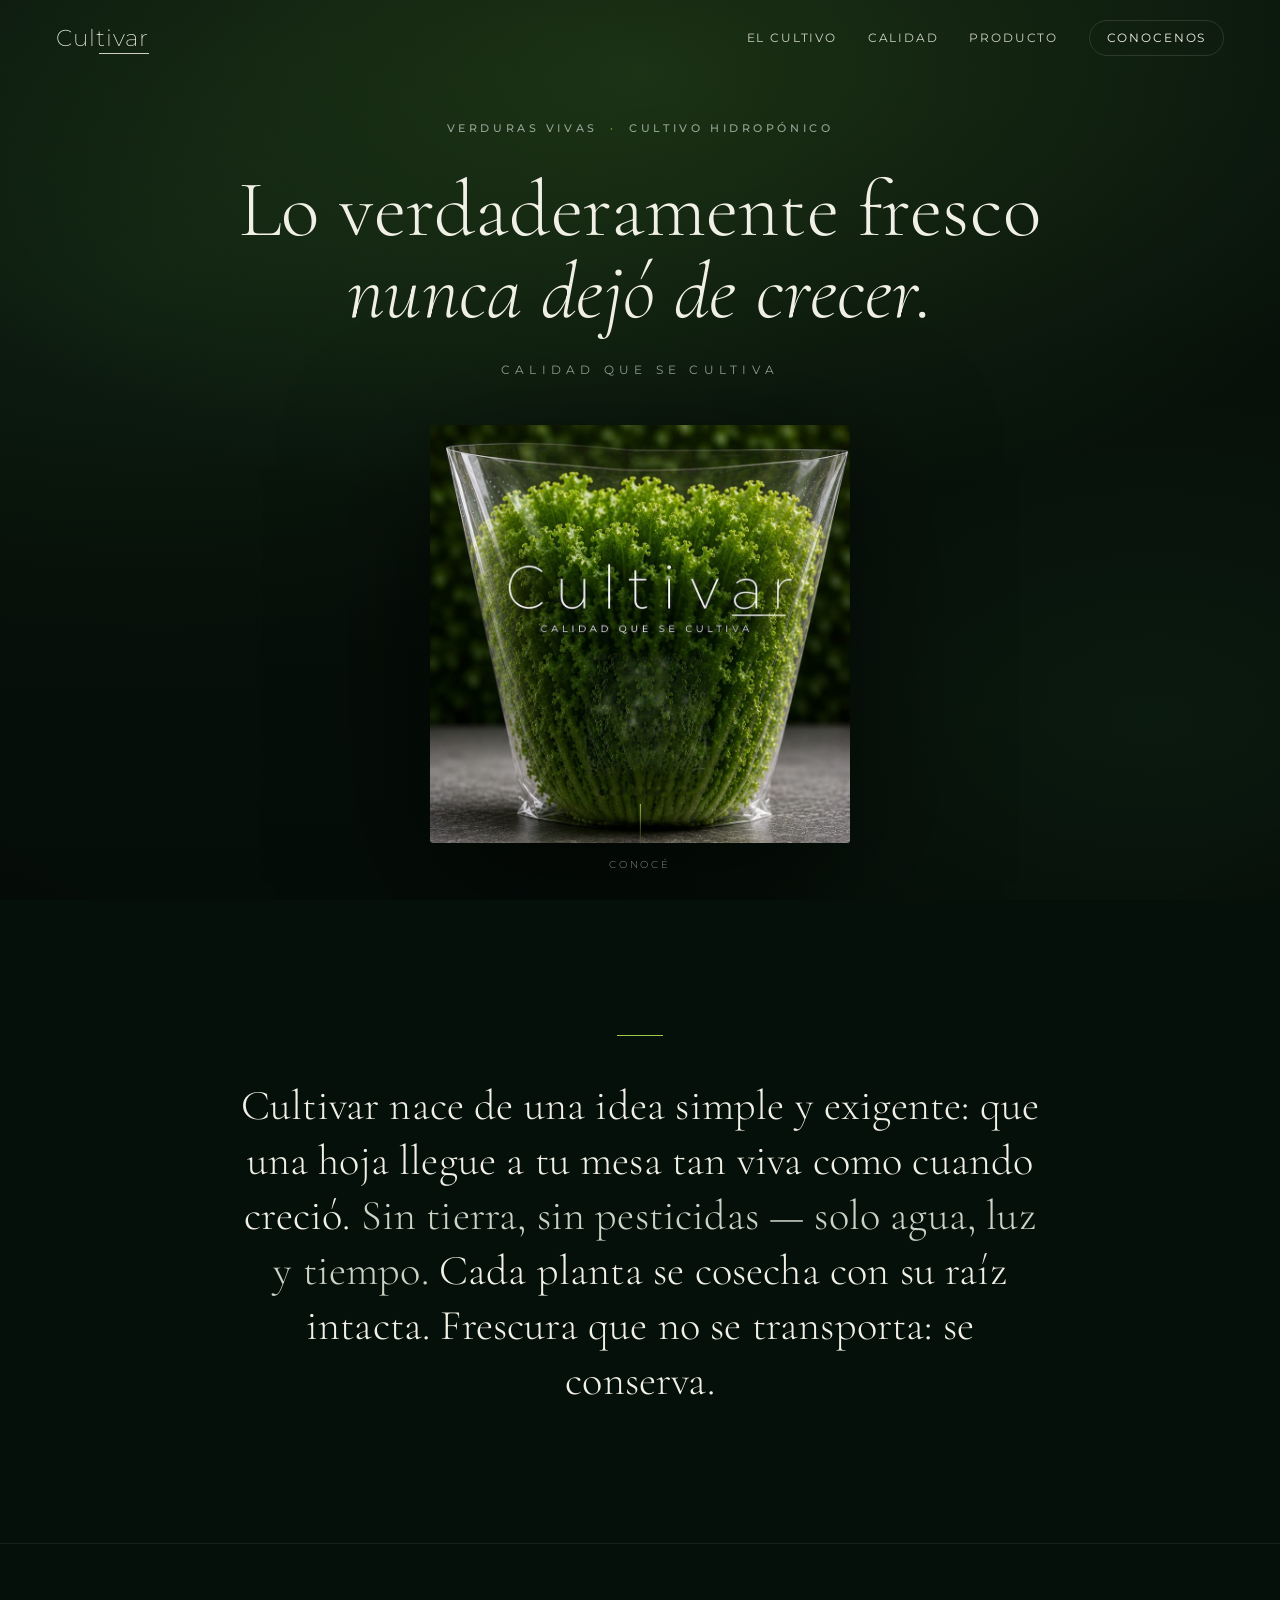
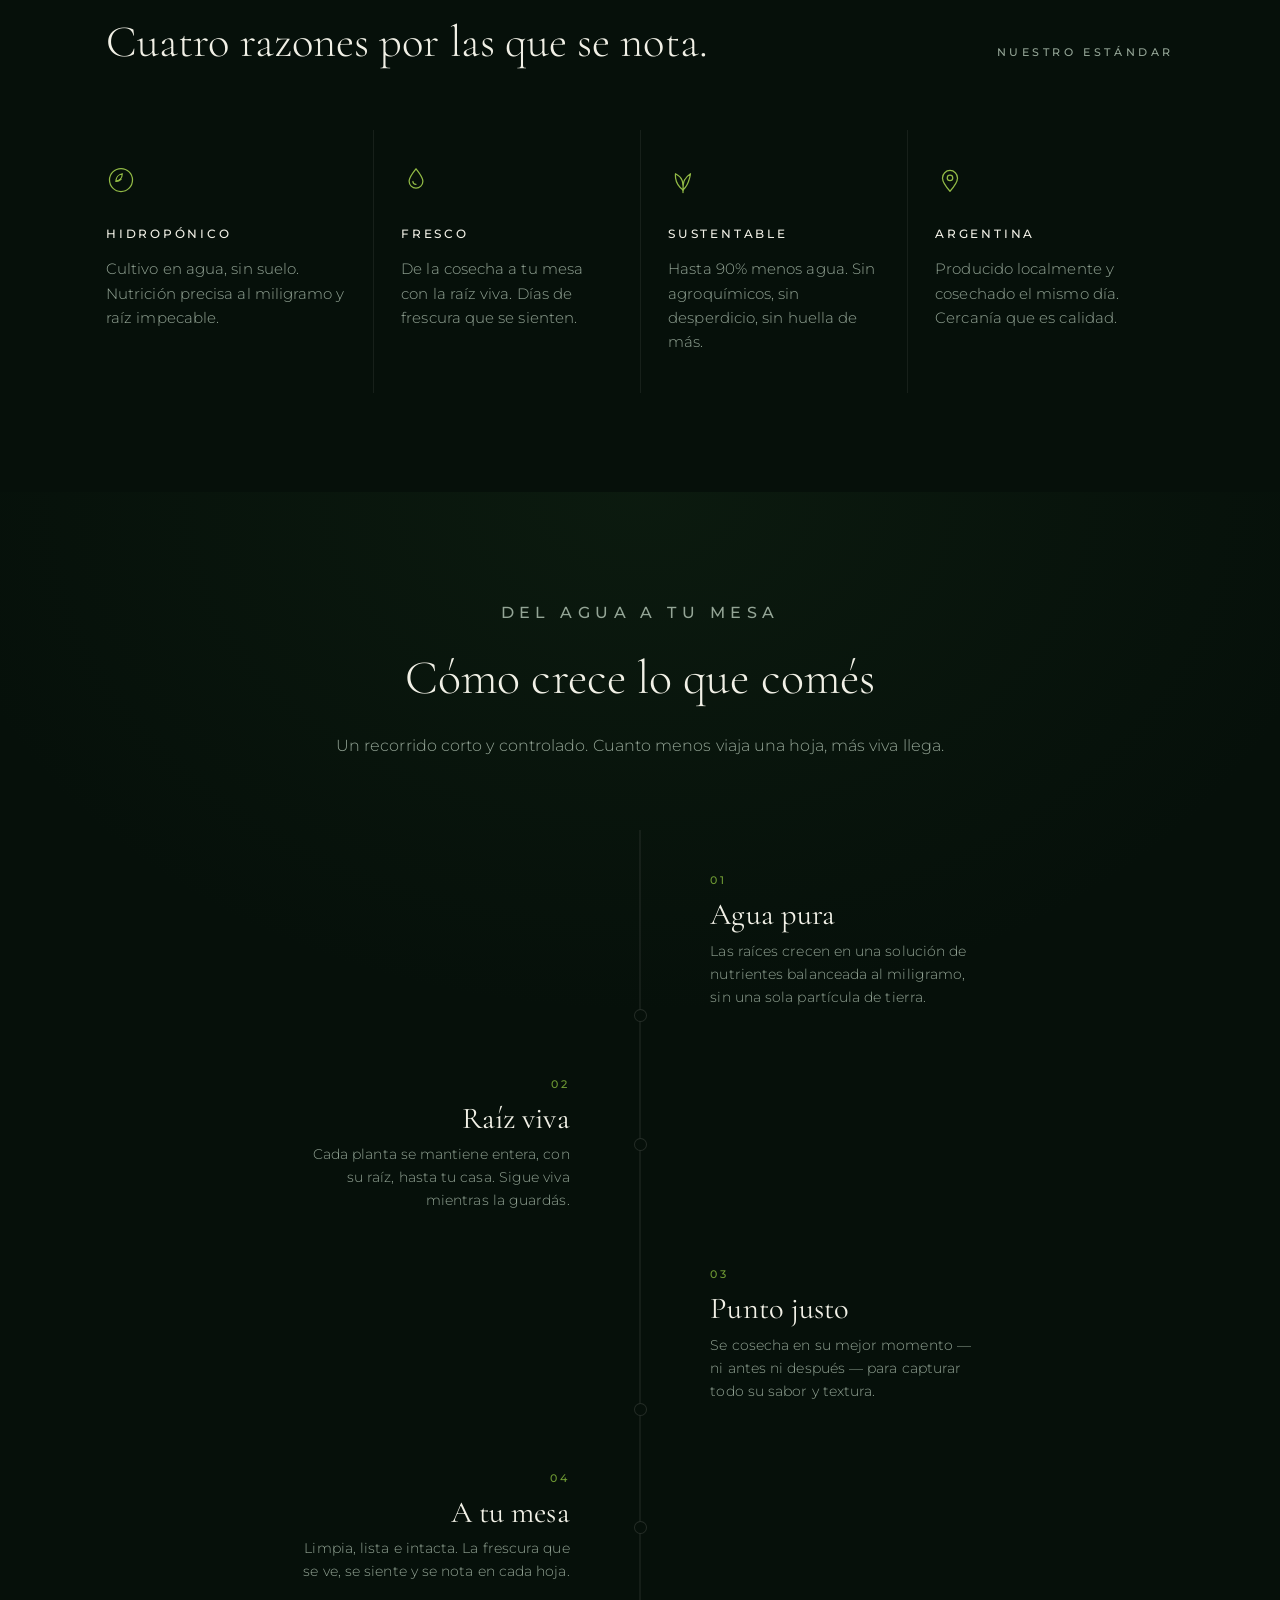
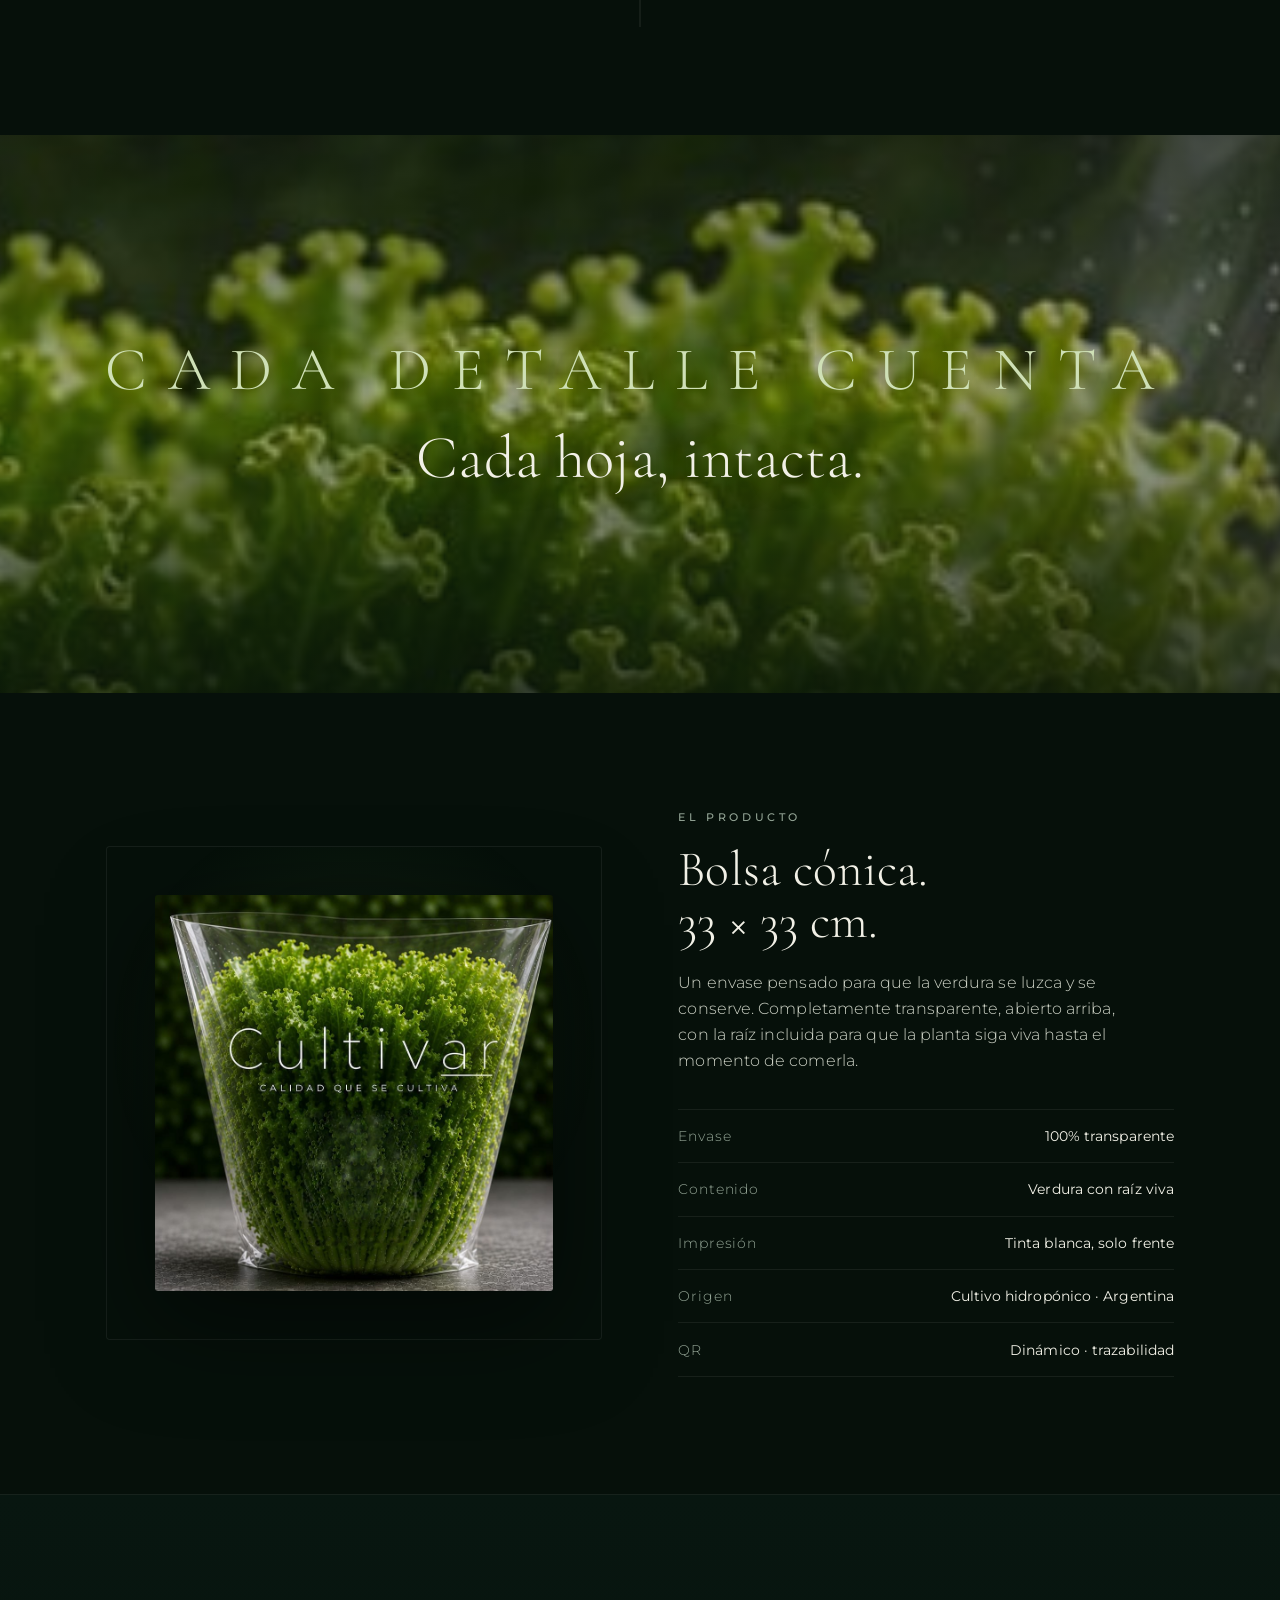
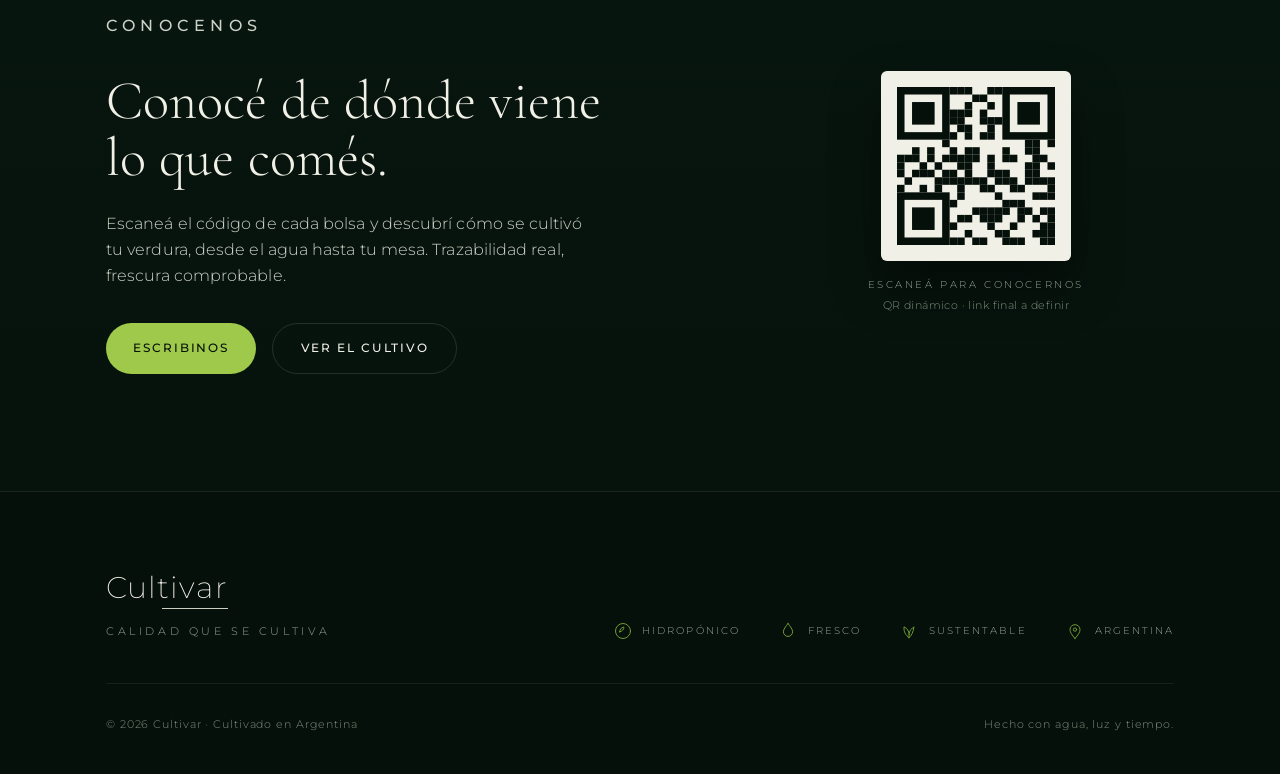
==== index.html @ a7980dfc "Primer commit" ====
<!DOCTYPE html>
<html lang="es">
<head>
<meta charset="UTF-8">
<meta name="viewport" content="width=device-width, initial-scale=1.0">
<title>Cultivar — Calidad que se cultiva</title>
<meta name="description" content="Cultivar — verduras vivas cultivadas en agua pura, sin suelo ni pesticidas. Frescura que no se transporta, se conserva. Cultivo hidropónico de Argentina.">
<link rel="preconnect" href="https://fonts.googleapis.com">
<link rel="preconnect" href="https://fonts.gstatic.com" crossorigin>
<link href="https://fonts.googleapis.com/css2?family=Cormorant+Garamond:ital,wght@0,300;0,400;0,500;1,300;1,400&family=Montserrat:wght@200;300;400;500;600&display=swap" rel="stylesheet">
<style>
  :root{
    --ink:#06100a;
    --ink-2:#0a160e;
    --moss:#10201600;
    --panel:#0c1a12;
    --bone:#f1f0e6;
    --bone-dim:#cdd2c6;
    --sage:#94a596;
    --sage-2:#7d8d7e;
    --line:rgba(241,240,230,.13);
    --line-2:rgba(241,240,230,.07);
    --leaf:#9ec94b;
    --leaf-deep:#6f9a34;
    --maxw:1180px;
    --ease:cubic-bezier(.22,.61,.36,1);
    --serif:"Cormorant Garamond",Georgia,serif;
    --sans:"Montserrat",-apple-system,BlinkMacSystemFont,"Segoe UI",sans-serif;
  }
  *{box-sizing:border-box;margin:0;padding:0}
  html{scroll-behavior:smooth;-webkit-text-size-adjust:100%}
  body{
    background:var(--ink);
    color:var(--bone);
    font-family:var(--sans);
    font-weight:300;
    line-height:1.6;
    letter-spacing:.005em;
    overflow-x:hidden;
    -webkit-font-smoothing:antialiased;
    text-rendering:optimizeLegibility;
  }
  ::selection{background:var(--leaf);color:#06100a}
  a{color:inherit;text-decoration:none}
  img{display:block;max-width:100%}
  :focus-visible{outline:1.5px solid var(--leaf);outline-offset:4px;border-radius:2px}

  /* ---------- shared atoms ---------- */
  .wrap{max-width:var(--maxw);margin:0 auto;padding:0 clamp(1.4rem,5vw,3.5rem)}
  .eyebrow{
    font-family:var(--sans);
    font-weight:500;
    font-size:.66rem;
    letter-spacing:.34em;
    text-transform:uppercase;
    color:var(--sage);
  }
  .eyebrow .dot{color:var(--leaf);margin:0 .55em;opacity:.9}
  .serif{font-family:var(--serif);font-weight:300;line-height:1.08;letter-spacing:.005em}
  .it{font-style:italic}
  .lede{color:var(--bone-dim);font-weight:300}

  /* wordmark, echoing the brand lockup */
  .wordmark{
    font-family:var(--sans);
    font-weight:200;
    letter-spacing:.04em;
    color:var(--bone);
    position:relative;
    display:inline-block;
    line-height:1;
  }
  .wordmark::after{
    content:"";position:absolute;left:46%;right:0;bottom:-.18em;height:1px;
    background:var(--bone);opacity:.85;
  }

  /* ---------- nav ---------- */
  header.nav{
    position:fixed;inset:0 0 auto 0;z-index:50;
    display:flex;align-items:center;justify-content:space-between;
    padding:1.25rem clamp(1.4rem,5vw,3.5rem);
    transition:background .5s var(--ease),backdrop-filter .5s var(--ease),border-color .5s var(--ease),padding .5s var(--ease);
    border-bottom:1px solid transparent;
  }
  header.nav.scrolled{
    background:rgba(6,16,10,.78);
    backdrop-filter:blur(14px) saturate(120%);
    -webkit-backdrop-filter:blur(14px) saturate(120%);
    border-bottom-color:var(--line-2);
    padding-top:.95rem;padding-bottom:.95rem;
  }
  .nav .brand{font-size:1.42rem}
  .nav nav{display:flex;align-items:center;gap:clamp(1.2rem,2.4vw,2.4rem)}
  .nav nav a{
    font-size:.72rem;letter-spacing:.16em;text-transform:uppercase;
    color:var(--bone-dim);font-weight:400;transition:color .3s var(--ease);
  }
  .nav nav a:hover{color:var(--bone)}
  .nav .pill{
    border:1px solid var(--line);border-radius:999px;
    padding:.5rem 1.05rem;color:var(--bone);
    transition:border-color .35s var(--ease),background .35s var(--ease),color .35s var(--ease);
  }
  .nav .pill:hover{border-color:var(--leaf);background:var(--leaf);color:#06100a}
  .nav .menu-toggle{display:none}

  /* ---------- hero ---------- */
  .hero{
    position:relative;min-height:100svh;
    display:flex;flex-direction:column;align-items:center;justify-content:center;
    text-align:center;padding:7rem 1.2rem 3rem;overflow:hidden;
  }
  .hero .atm{
    position:absolute;inset:0;z-index:0;
    background:
      radial-gradient(120% 90% at 50% 8%, rgba(72,120,40,.30), transparent 55%),
      radial-gradient(90% 70% at 12% 30%, rgba(40,80,40,.22), transparent 60%),
      radial-gradient(80% 70% at 90% 80%, rgba(30,70,40,.20), transparent 60%),
      linear-gradient(180deg,#08130c 0%, #060f09 60%, #050d08 100%);
  }
  .hero .atm::after{ /* subtle vignette */
    content:"";position:absolute;inset:0;
    background:radial-gradient(120% 120% at 50% 45%, transparent 55%, rgba(0,0,0,.55) 100%);
  }
  .hero .inner{position:relative;z-index:2;max-width:880px;width:100%}
  .hero .eyebrow{margin-bottom:2rem}
  .hero h1{
    font-family:var(--serif);font-weight:300;
    font-size:clamp(2.6rem,6.4vw,5rem);line-height:1.02;
    letter-spacing:.002em;color:var(--bone);
  }
  .hero h1 .it{color:var(--bone)}
  .hero .tagline{
    margin-top:1.7rem;font-weight:400;font-size:.78rem;
    letter-spacing:.42em;text-transform:uppercase;color:var(--sage);
  }
  .hero .pack{
    position:relative;z-index:2;margin-top:clamp(2.2rem,5vh,3.6rem);
    width:min(420px,72vw);
    filter:drop-shadow(0 40px 70px rgba(0,0,0,.6));
  }
  .hero .pack img{border-radius:3px}
  .scrollcue{
    position:absolute;bottom:1.7rem;left:50%;transform:translateX(-50%);
    z-index:3;display:flex;flex-direction:column;align-items:center;gap:.7rem;
    font-size:.6rem;letter-spacing:.3em;text-transform:uppercase;color:var(--sage-2);
  }
  .scrollcue .stem-i{width:1px;height:42px;background:linear-gradient(var(--leaf),transparent);
    animation:grow 2.4s var(--ease) infinite}
  @keyframes grow{0%{transform:scaleY(0);transform-origin:top;opacity:0}
    35%{transform:scaleY(1);opacity:1}100%{transform:scaleY(1);transform-origin:bottom;opacity:0}}

  /* ---------- manifesto ---------- */
  .manifesto{padding:clamp(6rem,15vh,11rem) 0;text-align:center}
  .manifesto .wrap{max-width:920px}
  .manifesto p{
    font-family:var(--serif);font-weight:300;
    font-size:clamp(1.6rem,3.6vw,2.65rem);line-height:1.3;
    color:var(--bone);letter-spacing:.004em;
  }
  .manifesto p .accent{color:var(--bone-dim)}
  .manifesto .markline{
    width:46px;height:1px;background:var(--leaf);margin:0 auto 2.6rem;
  }

  /* ---------- pillars ---------- */
  .pillars{padding:clamp(3rem,7vh,5rem) 0 clamp(5rem,11vh,8rem);border-top:1px solid var(--line-2)}
  .pillars .head{display:flex;align-items:baseline;justify-content:space-between;gap:1rem;
    flex-wrap:wrap;margin-bottom:3.2rem}
  .pillars .head h2{font-family:var(--serif);font-weight:300;font-size:clamp(1.9rem,4vw,2.8rem);color:var(--bone)}
  .grid4{display:grid;grid-template-columns:repeat(4,1fr);gap:0}
  .pillar{padding:2.2rem 1.7rem 2.4rem;border-left:1px solid var(--line-2)}
  .pillar:first-child{border-left:none;padding-left:0}
  .pillar:last-child{padding-right:0}
  .pillar .ic{width:30px;height:30px;color:var(--leaf);margin-bottom:1.4rem;opacity:.92}
  .pillar h3{
    font-family:var(--sans);font-weight:500;font-size:.72rem;letter-spacing:.24em;
    text-transform:uppercase;color:var(--bone);margin-bottom:.85rem;
  }
  .pillar p{font-size:.92rem;color:var(--sage);line-height:1.65;font-weight:300}

  /* ---------- cultivo (signature growing stem) ---------- */
  .cultivo{position:relative;padding:clamp(5rem,12vh,8.5rem) 0;background:
      radial-gradient(80% 60% at 50% 0%, rgba(40,80,40,.16), transparent 70%);}
  .cultivo .intro{text-align:center;max-width:640px;margin:0 auto 4.5rem}
  .cultivo .intro h2{font-family:var(--serif);font-weight:300;font-size:clamp(2rem,4.4vw,3rem);
    color:var(--bone);margin:.9rem 0 1rem}
  .cultivo .intro p{color:var(--sage);font-size:1rem}
  .timeline{position:relative;max-width:780px;margin:0 auto;padding:1rem 0}
  .timeline .spine{
    position:absolute;left:50%;top:0;bottom:0;width:1px;transform:translateX(-50%);
    background:var(--line);overflow:hidden;
  }
  .timeline .spine .fill{
    position:absolute;left:0;top:0;width:100%;height:0%;
    background:linear-gradient(var(--leaf),var(--leaf-deep));
  }
  .step{position:relative;display:grid;grid-template-columns:1fr 64px 1fr;
    align-items:center;padding:1.7rem 0}
  .step .node{
    grid-column:2;justify-self:center;
    width:13px;height:13px;border-radius:50%;
    background:var(--ink);border:1px solid var(--line);
    display:flex;align-items:center;justify-content:center;position:relative;z-index:2;
    transition:border-color .5s var(--ease),box-shadow .5s var(--ease);
  }
  .step.lit .node{border-color:var(--leaf);box-shadow:0 0 0 5px rgba(158,201,75,.10)}
  .step.lit .node::after{content:"";width:5px;height:5px;border-radius:50%;background:var(--leaf)}
  .step .body{grid-column:1;text-align:right;padding-right:2.4rem}
  .step:nth-child(even) .body{grid-column:3;text-align:left;padding-right:0;padding-left:2.4rem}
  .step .num{font-family:var(--sans);font-weight:500;font-size:.66rem;letter-spacing:.26em;
    color:var(--leaf-deep);display:block;margin-bottom:.5rem}
  .step.lit .num{color:var(--leaf)}
  .step h3{font-family:var(--serif);font-weight:400;font-size:clamp(1.4rem,2.8vw,1.9rem);
    color:var(--bone);line-height:1.1;margin-bottom:.5rem}
  .step p{font-size:.9rem;color:var(--sage);line-height:1.6;max-width:30ch;display:inline-block}
  .step:nth-child(odd) p{margin-left:auto}

  /* ---------- macro photographic break ---------- */
  .break{position:relative;height:clamp(360px,62vh,620px);overflow:hidden;display:flex;
    align-items:center;justify-content:center;text-align:center}
  .break img{position:absolute;inset:0;width:100%;height:100%;object-fit:cover;z-index:0;
    transform:scale(1.04)}
  .break::after{content:"";position:absolute;inset:0;z-index:1;
    background:linear-gradient(180deg,rgba(6,16,10,.55),rgba(6,16,10,.32) 45%,rgba(6,16,10,.78))}
  .break .ovl{position:relative;z-index:2;padding:2rem}
  .break .ovl p{font-family:var(--serif);font-weight:300;font-size:clamp(2.1rem,5.5vw,3.8rem);
    color:var(--bone);line-height:1.08;text-shadow:0 2px 30px rgba(0,0,0,.5)}
  .break .ovl .eyebrow{margin-bottom:1.4rem;color:#cfe0b6}

  /* ---------- producto / packaging ---------- */
  .product{padding:clamp(5rem,13vh,9rem) 0}
  .product .row{display:grid;grid-template-columns:1fr 1fr;gap:clamp(2.5rem,6vw,5.5rem);align-items:center}
  .product .visual{position:relative}
  .product .visual .ph{
    background:radial-gradient(70% 70% at 50% 40%, rgba(60,100,45,.22), transparent 70%);
    border:1px solid var(--line-2);border-radius:4px;padding:clamp(1.5rem,4vw,3rem);
  }
  .product .visual img{width:100%;border-radius:3px;filter:drop-shadow(0 30px 50px rgba(0,0,0,.5))}
  .product h2{font-family:var(--serif);font-weight:300;font-size:clamp(2rem,4.6vw,3.1rem);
    color:var(--bone);margin:1rem 0 1.4rem;line-height:1.05}
  .product .desc{color:var(--bone-dim);font-size:1.02rem;margin-bottom:2.2rem;max-width:42ch}
  .spec{list-style:none;border-top:1px solid var(--line-2)}
  .spec li{display:flex;justify-content:space-between;gap:1rem;
    padding:.95rem 0;border-bottom:1px solid var(--line-2);font-size:.86rem}
  .spec li .k{color:var(--sage);letter-spacing:.06em}
  .spec li .v{color:var(--bone);font-weight:400;text-align:right}

  /* ---------- conocenos / cta ---------- */
  .cta{position:relative;padding:clamp(5rem,13vh,8.5rem) 0;
    background:linear-gradient(180deg,#081610,#06120c);
    border-top:1px solid var(--line-2);border-bottom:1px solid var(--line-2)}
  .cta .row{display:grid;grid-template-columns:1.2fr .8fr;gap:clamp(2.5rem,6vw,5rem);align-items:center}
  .cta h2{font-family:var(--serif);font-weight:300;font-size:clamp(2.2rem,5vw,3.4rem);
    color:var(--bone);line-height:1.05;margin:1rem 0 1.4rem}
  .cta p{color:var(--bone-dim);font-size:1.02rem;margin-bottom:2.2rem;max-width:44ch}
  .actions{display:flex;gap:1rem;flex-wrap:wrap}
  .btn{display:inline-flex;align-items:center;gap:.6rem;padding:.95rem 1.7rem;border-radius:999px;
    font-size:.74rem;letter-spacing:.16em;text-transform:uppercase;font-weight:500;
    transition:transform .3s var(--ease),background .3s var(--ease),border-color .3s var(--ease),color .3s var(--ease)}
  .btn.primary{background:var(--leaf);color:#06100a}
  .btn.primary:hover{transform:translateY(-2px);background:#aed65d}
  .btn.ghost{border:1px solid var(--line);color:var(--bone)}
  .btn.ghost:hover{border-color:var(--leaf);color:var(--leaf)}
  .qrcard{justify-self:center;text-align:center}
  .qrbox{width:190px;height:190px;background:var(--bone);border-radius:6px;padding:16px;
    margin:0 auto;display:grid;place-items:center;box-shadow:0 24px 50px rgba(0,0,0,.45)}
  .qrbox svg{width:100%;height:100%}
  .qrcard .cap{margin-top:1rem;font-size:.62rem;letter-spacing:.26em;text-transform:uppercase;color:var(--sage)}
  .qrcard .note{margin-top:.35rem;font-size:.66rem;color:var(--sage-2);letter-spacing:.04em}

  /* ---------- footer ---------- */
  footer.ft{padding:clamp(3.5rem,8vh,5.5rem) 0 2.5rem}
  .ft .top{display:flex;justify-content:space-between;align-items:flex-end;gap:2rem;flex-wrap:wrap;
    padding-bottom:2.6rem;border-bottom:1px solid var(--line-2)}
  .ft .brand{font-size:1.9rem}
  .ft .tg{font-size:.66rem;letter-spacing:.34em;text-transform:uppercase;color:var(--sage);margin-top:.7rem}
  .badges{display:flex;gap:clamp(1.4rem,3vw,2.6rem);flex-wrap:wrap}
  .badge{display:flex;align-items:center;gap:.6rem;color:var(--sage);
    font-size:.64rem;letter-spacing:.2em;text-transform:uppercase}
  .badge svg{width:20px;height:20px;color:var(--leaf-deep)}
  .ft .bottom{display:flex;justify-content:space-between;gap:1rem;flex-wrap:wrap;
    margin-top:2rem;font-size:.7rem;letter-spacing:.08em;color:var(--sage-2)}

  /* ---------- reveal animation ---------- */
  .reveal{opacity:0;transform:translateY(22px);transition:opacity 1s var(--ease),transform 1s var(--ease)}
  .reveal.in{opacity:1;transform:none}
  .reveal.d1{transition-delay:.08s}.reveal.d2{transition-delay:.16s}
  .reveal.d3{transition-delay:.24s}.reveal.d4{transition-delay:.32s}

  /* ---------- responsive ---------- */
  @media(max-width:880px){
    .nav nav{display:none}
    .nav nav.open{display:flex;position:fixed;inset:64px 0 auto 0;flex-direction:column;
      align-items:flex-start;gap:1.4rem;padding:1.6rem clamp(1.4rem,5vw,3.5rem);
      background:rgba(6,16,10,.96);backdrop-filter:blur(16px);border-bottom:1px solid var(--line)}
    .nav .menu-toggle{display:flex;flex-direction:column;gap:5px;background:none;border:none;
      cursor:pointer;padding:6px}
    .nav .menu-toggle span{width:24px;height:1.5px;background:var(--bone);display:block;transition:.3s}
    .grid4{grid-template-columns:1fr 1fr}
    .pillar{border-left:none;border-top:1px solid var(--line-2);padding:2rem 0}
    .pillar:nth-child(odd){padding-right:1.3rem}
    .pillar:nth-child(even){padding-left:1.3rem;border-left:1px solid var(--line-2)}
    .product .row,.cta .row{grid-template-columns:1fr;gap:2.8rem}
    .product .visual{order:-1}
    .cta .qrcard{justify-self:flex-start}
    .timeline .spine{left:7px}
    .step{grid-template-columns:14px 1fr;gap:0 1.4rem;padding:1.3rem 0}
    .step .node{grid-column:1}
    .step .body,.step:nth-child(even) .body{grid-column:2;text-align:left;padding:0}
    .step:nth-child(odd) p,.step p{margin-left:0;max-width:42ch}
  }
  @media(max-width:480px){.grid4{grid-template-columns:1fr}
    .pillar,.pillar:nth-child(even){border-left:none;padding:1.8rem 0}}

  @media (prefers-reduced-motion: reduce){
    *{animation:none!important;scroll-behavior:auto!important}
    .reveal{opacity:1;transform:none;transition:none}
    .timeline .spine .fill{height:100%!important}
    .step .node{border-color:var(--leaf)!important}
  }
</style>
</head>
<body>

<!-- ============ NAV ============ -->
<header class="nav" id="nav">
  <a href="#top" class="brand"><span class="wordmark">Cultivar</span></a>
  <nav id="menu">
    <a href="#cultivo">El cultivo</a>
    <a href="#calidad">Calidad</a>
    <a href="#producto">Producto</a>
    <a href="#conocenos" class="pill">Conocenos</a>
  </nav>
  <button class="menu-toggle" id="toggle" aria-label="Abrir menú" aria-expanded="false">
    <span></span><span></span><span></span>
  </button>
</header>

<!-- ============ HERO ============ -->
<section class="hero" id="top">
  <div class="atm"></div>
  <div class="inner">
    <p class="eyebrow reveal in">Verduras vivas <span class="dot">·</span> Cultivo hidropónico</p>
    <h1 class="reveal in d1">Lo verdaderamente fresco<br><span class="it">nunca dejó de crecer.</span></h1>
    <p class="tagline reveal in d2">Calidad que se cultiva</p>
  </div>
  <figure class="pack reveal in d3">
    <img src="[data-uri]" alt="Bolsa cónica transparente Cultivar con lechuga hidropónica viva y su raíz intacta">
  </figure>
  <div class="scrollcue" aria-hidden="true"><span class="stem-i"></span>Conocé</div>
</section>

<!-- ============ MANIFESTO ============ -->
<section class="manifesto">
  <div class="wrap reveal">
    <div class="markline"></div>
    <p>Cultivar nace de una idea simple y exigente: que una hoja llegue a tu mesa tan viva como cuando creció. <span class="accent">Sin tierra, sin pesticidas — solo agua, luz y tiempo.</span> Cada planta se cosecha con su raíz intacta. Frescura que no se transporta: se conserva.</p>
  </div>
</section>

<!-- ============ PILLARS ============ -->
<section class="pillars" id="calidad">
  <div class="wrap">
    <div class="head reveal">
      <h2>Cuatro razones por las que se nota.</h2>
      <p class="eyebrow">Nuestro estándar</p>
    </div>
    <div class="grid4">
      <div class="pillar reveal">
        <svg class="ic" viewBox="0 0 24 24" fill="none" stroke="currentColor" stroke-width="1" stroke-linecap="round" stroke-linejoin="round"><circle cx="12" cy="12" r="9.2"/><path d="M8 13c0-3 2-5.5 5-6 0 3-1.6 5.4-5 6Z"/><path d="M8 13c1.6 0 3-.6 4-1.6"/></svg>
        <h3>Hidropónico</h3>
        <p>Cultivo en agua, sin suelo. Nutrición precisa al miligramo y raíz impecable.</p>
      </div>
      <div class="pillar reveal d1">
        <svg class="ic" viewBox="0 0 24 24" fill="none" stroke="currentColor" stroke-width="1" stroke-linecap="round" stroke-linejoin="round"><path d="M12 3c3 4 5.5 6.8 5.5 10A5.5 5.5 0 0 1 12 18.5 5.5 5.5 0 0 1 6.5 13C6.5 9.8 9 7 12 3Z"/><path d="M9.5 13.2a2.5 2.5 0 0 0 2.5 2.3"/></svg>
        <h3>Fresco</h3>
        <p>De la cosecha a tu mesa con la raíz viva. Días de frescura que se sienten.</p>
      </div>
      <div class="pillar reveal d2">
        <svg class="ic" viewBox="0 0 24 24" fill="none" stroke="currentColor" stroke-width="1" stroke-linecap="round" stroke-linejoin="round"><path d="M12 20c0-5 0-9 6-13-1 6-2.5 10-6 13Z"/><path d="M12 20C8 17 5.5 13 6 7c4 2 6 5 6 9"/><path d="M12 20v2"/></svg>
        <h3>Sustentable</h3>
        <p>Hasta 90% menos agua. Sin agroquímicos, sin desperdicio, sin huella de más.</p>
      </div>
      <div class="pillar reveal d3">
        <svg class="ic" viewBox="0 0 24 24" fill="none" stroke="currentColor" stroke-width="1" stroke-linecap="round" stroke-linejoin="round"><path d="M12 21c4-4.5 6-7.8 6-10.6A6 6 0 0 0 6 10.4C6 13.2 8 16.5 12 21Z"/><circle cx="12" cy="10.3" r="2.2"/></svg>
        <h3>Argentina</h3>
        <p>Producido localmente y cosechado el mismo día. Cercanía que es calidad.</p>
      </div>
    </div>
  </div>
</section>

<!-- ============ CULTIVO (signature stem) ============ -->
<section class="cultivo" id="cultivo">
  <div class="wrap">
    <div class="intro reveal">
      <p class="eyebrow">Del agua a tu mesa</p>
      <h2>Cómo crece lo que comés</h2>
      <p>Un recorrido corto y controlado. Cuanto menos viaja una hoja, más viva llega.</p>
    </div>
    <div class="timeline" id="timeline">
      <div class="spine"><div class="fill" id="spineFill"></div></div>

      <div class="step reveal">
        <div class="body"><span class="num">01</span><h3>Agua pura</h3><p>Las raíces crecen en una solución de nutrientes balanceada al miligramo, sin una sola partícula de tierra.</p></div>
        <div class="node"></div>
      </div>
      <div class="step reveal">
        <div class="body"><span class="num">02</span><h3>Raíz viva</h3><p>Cada planta se mantiene entera, con su raíz, hasta tu casa. Sigue viva mientras la guardás.</p></div>
        <div class="node"></div>
      </div>
      <div class="step reveal">
        <div class="body"><span class="num">03</span><h3>Punto justo</h3><p>Se cosecha en su mejor momento — ni antes ni después — para capturar todo su sabor y textura.</p></div>
        <div class="node"></div>
      </div>
      <div class="step reveal">
        <div class="body"><span class="num">04</span><h3>A tu mesa</h3><p>Limpia, lista e intacta. La frescura que se ve, se siente y se nota en cada hoja.</p></div>
        <div class="node"></div>
      </div>
    </div>
  </div>
</section>

<!-- ============ MACRO BREAK ============ -->
<section class="break">
  <img src="[data-uri]" alt="Detalle macro de hojas de lechuga hidropónica frescas y crujientes">
  <div class="ovl reveal">
    <p class="eyebrow">Cada detalle cuenta</p>
    <p class="serif">Cada hoja, intacta.</p>
  </div>
</section>

<!-- ============ PRODUCTO ============ -->
<section class="product" id="producto">
  <div class="wrap">
    <div class="row">
      <div class="visual reveal">
        <div class="ph"><img src="[data-uri]" alt="Packaging Cultivar: bolsa cónica transparente de 33 por 33 centímetros con la verdura y su raíz"></div>
      </div>
      <div class="copy">
        <p class="eyebrow reveal">El producto</p>
        <h2 class="reveal d1">Bolsa cónica.<br>33 × 33 cm.</h2>
        <p class="desc reveal d2">Un envase pensado para que la verdura se luzca y se conserve. Completamente transparente, abierto arriba, con la raíz incluida para que la planta siga viva hasta el momento de comerla.</p>
        <ul class="spec reveal d3">
          <li><span class="k">Envase</span><span class="v">100% transparente</span></li>
          <li><span class="k">Contenido</span><span class="v">Verdura con raíz viva</span></li>
          <li><span class="k">Impresión</span><span class="v">Tinta blanca, solo frente</span></li>
          <li><span class="k">Origen</span><span class="v">Cultivo hidropónico · Argentina</span></li>
          <li><span class="k">QR</span><span class="v">Dinámico · trazabilidad</span></li>
        </ul>
      </div>
    </div>
  </div>
</section>

<!-- ============ CONOCENOS / CTA ============ -->
<section class="cta" id="conocenos">
  <div class="wrap">
    <div class="row">
      <div class="copy">
        <p class="eyebrow reveal">Conocenos</p>
        <h2 class="reveal d1">Conocé de dónde viene<br>lo que comés.</h2>
        <p class="reveal d2">Escaneá el código de cada bolsa y descubrí cómo se cultivó tu verdura, desde el agua hasta tu mesa. Trazabilidad real, frescura comprobable.</p>
        <div class="actions reveal d3">
          <a href="#" class="btn primary">Escribinos</a>
          <a href="#cultivo" class="btn ghost">Ver el cultivo</a>
        </div>
      </div>
      <div class="qrcard reveal d2">
        <div class="qrbox" id="qr" aria-label="Código QR demostrativo"></div>
        <div class="cap">Escaneá para conocernos</div>
        <div class="note">QR dinámico · link final a definir</div>
      </div>
    </div>
  </div>
</section>

<!-- ============ FOOTER ============ -->
<footer class="ft">
  <div class="wrap">
    <div class="top">
      <div>
        <div class="brand"><span class="wordmark">Cultivar</span></div>
        <div class="tg">Calidad que se cultiva</div>
      </div>
      <div class="badges">
        <span class="badge"><svg viewBox="0 0 24 24" fill="none" stroke="currentColor" stroke-width="1.2" stroke-linecap="round" stroke-linejoin="round"><circle cx="12" cy="12" r="9"/><path d="M8 13c0-3 2-5.2 5-5.7 0 2.8-1.5 5-5 5.7Z"/></svg>Hidropónico</span>
        <span class="badge"><svg viewBox="0 0 24 24" fill="none" stroke="currentColor" stroke-width="1.2" stroke-linecap="round" stroke-linejoin="round"><path d="M12 3c3 4 5.5 6.8 5.5 10A5.5 5.5 0 0 1 6.5 13C6.5 9.8 9 7 12 3Z"/></svg>Fresco</span>
        <span class="badge"><svg viewBox="0 0 24 24" fill="none" stroke="currentColor" stroke-width="1.2" stroke-linecap="round" stroke-linejoin="round"><path d="M12 20c0-5 0-9 6-13-1 6-2.5 10-6 13Z"/><path d="M12 20C8 17 5.5 13 6 7c4 2 6 5 6 9"/></svg>Sustentable</span>
        <span class="badge"><svg viewBox="0 0 24 24" fill="none" stroke="currentColor" stroke-width="1.2" stroke-linecap="round" stroke-linejoin="round"><path d="M12 21c4-4.5 6-7.8 6-10.6A6 6 0 0 0 6 10.4C6 13.2 8 16.5 12 21Z"/><circle cx="12" cy="10.3" r="2"/></svg>Argentina</span>
      </div>
    </div>
    <div class="bottom">
      <span>© 2026 Cultivar · Cultivado en Argentina</span>
      <span>Hecho con agua, luz y tiempo.</span>
    </div>
  </div>
</footer>

<script>
  // nav scrolled state
  const nav=document.getElementById('nav');
  const onScroll=()=>{nav.classList.toggle('scrolled',window.scrollY>40)};
  onScroll();window.addEventListener('scroll',onScroll,{passive:true});

  // mobile menu
  const toggle=document.getElementById('toggle'),menu=document.getElementById('menu');
  toggle.addEventListener('click',()=>{const o=menu.classList.toggle('open');
    toggle.setAttribute('aria-expanded',o)});
  menu.querySelectorAll('a').forEach(a=>a.addEventListener('click',()=>{
    menu.classList.remove('open');toggle.setAttribute('aria-expanded','false')}));

  // reveal on scroll
  const io=new IntersectionObserver((es)=>{es.forEach(e=>{
    if(e.isIntersecting){e.target.classList.add('in');io.unobserve(e.target)}})},
    {threshold:.16,rootMargin:'0px 0px -8% 0px'});
  document.querySelectorAll('.reveal:not(.in)').forEach(el=>io.observe(el));

  // growing stem on cultivo scroll
  const tl=document.getElementById('timeline'),
        fill=document.getElementById('spineFill'),
        steps=[...document.querySelectorAll('.step')];
  let ticking=false;
  function updateStem(){
    if(!tl)return;
    const r=tl.getBoundingClientRect(),vh=window.innerHeight;
    const total=r.height;
    let p=(vh*0.62 - r.top)/total;
    p=Math.max(0,Math.min(1,p));
    fill.style.height=(p*100)+'%';
    const lit=p*total;
    steps.forEach(s=>{
      const c=s.offsetTop+s.offsetHeight/2;
      s.classList.toggle('lit',c<=lit+4);
    });
    ticking=false;
  }
  window.addEventListener('scroll',()=>{if(!ticking){requestAnimationFrame(updateStem);ticking=true}},{passive:true});
  window.addEventListener('resize',updateStem);updateStem();

  // decorative QR (deterministic pattern, not scannable — placeholder for dynamic QR)
  (function(){
    const box=document.getElementById('qr');if(!box)return;
    const N=21,cell=100/N;
    let s=`<svg viewBox="0 0 100 100" xmlns="http://www.w3.org/2000/svg" role="img">`;
    const finder=(x,y)=>{let g='';
      g+=`<rect x="${x}" y="${y}" width="${cell*7}" height="${cell*7}" fill="#06100a"/>`;
      g+=`<rect x="${x+cell}" y="${y+cell}" width="${cell*5}" height="${cell*5}" fill="#f1f0e6"/>`;
      g+=`<rect x="${x+cell*2}" y="${y+cell*2}" width="${cell*3}" height="${cell*3}" fill="#06100a"/>`;
      return g;};
    // pseudo-random data modules
    let seed=20260624;
    const rnd=()=>{seed=(seed*1103515245+12345)&0x7fffffff;return seed/0x7fffffff;};
    for(let r=0;r<N;r++)for(let c=0;c<N;c++){
      const inFinder=(r<7&&c<7)||(r<7&&c>=N-7)||(r>=N-7&&c<7);
      if(inFinder)continue;
      if(rnd()>0.52)s+=`<rect x="${c*cell}" y="${r*cell}" width="${cell}" height="${cell}" fill="#06100a"/>`;
    }
    s+=finder(0,0)+finder(cell*(N-7),0)+finder(0,cell*(N-7));
    s+=`</svg>`;
    box.innerHTML=s;
  })();
</script>
</body>
</html>
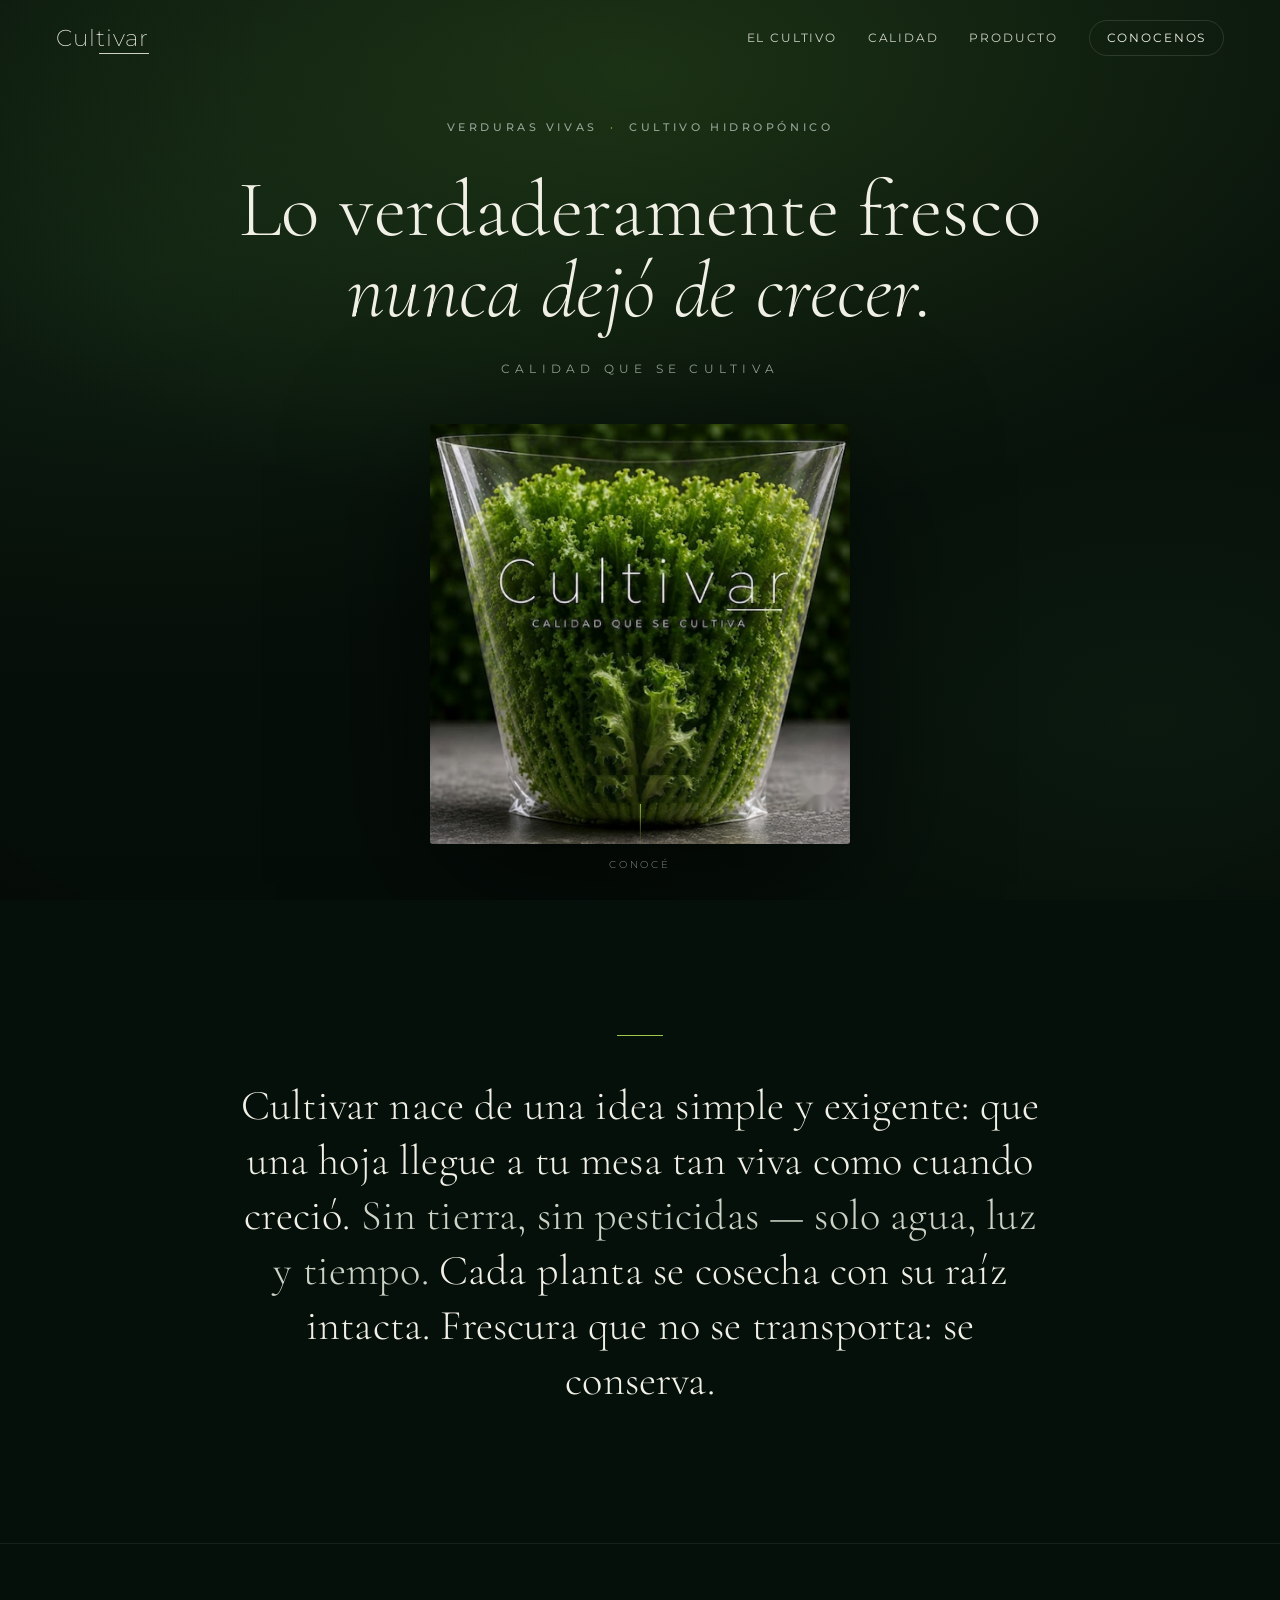
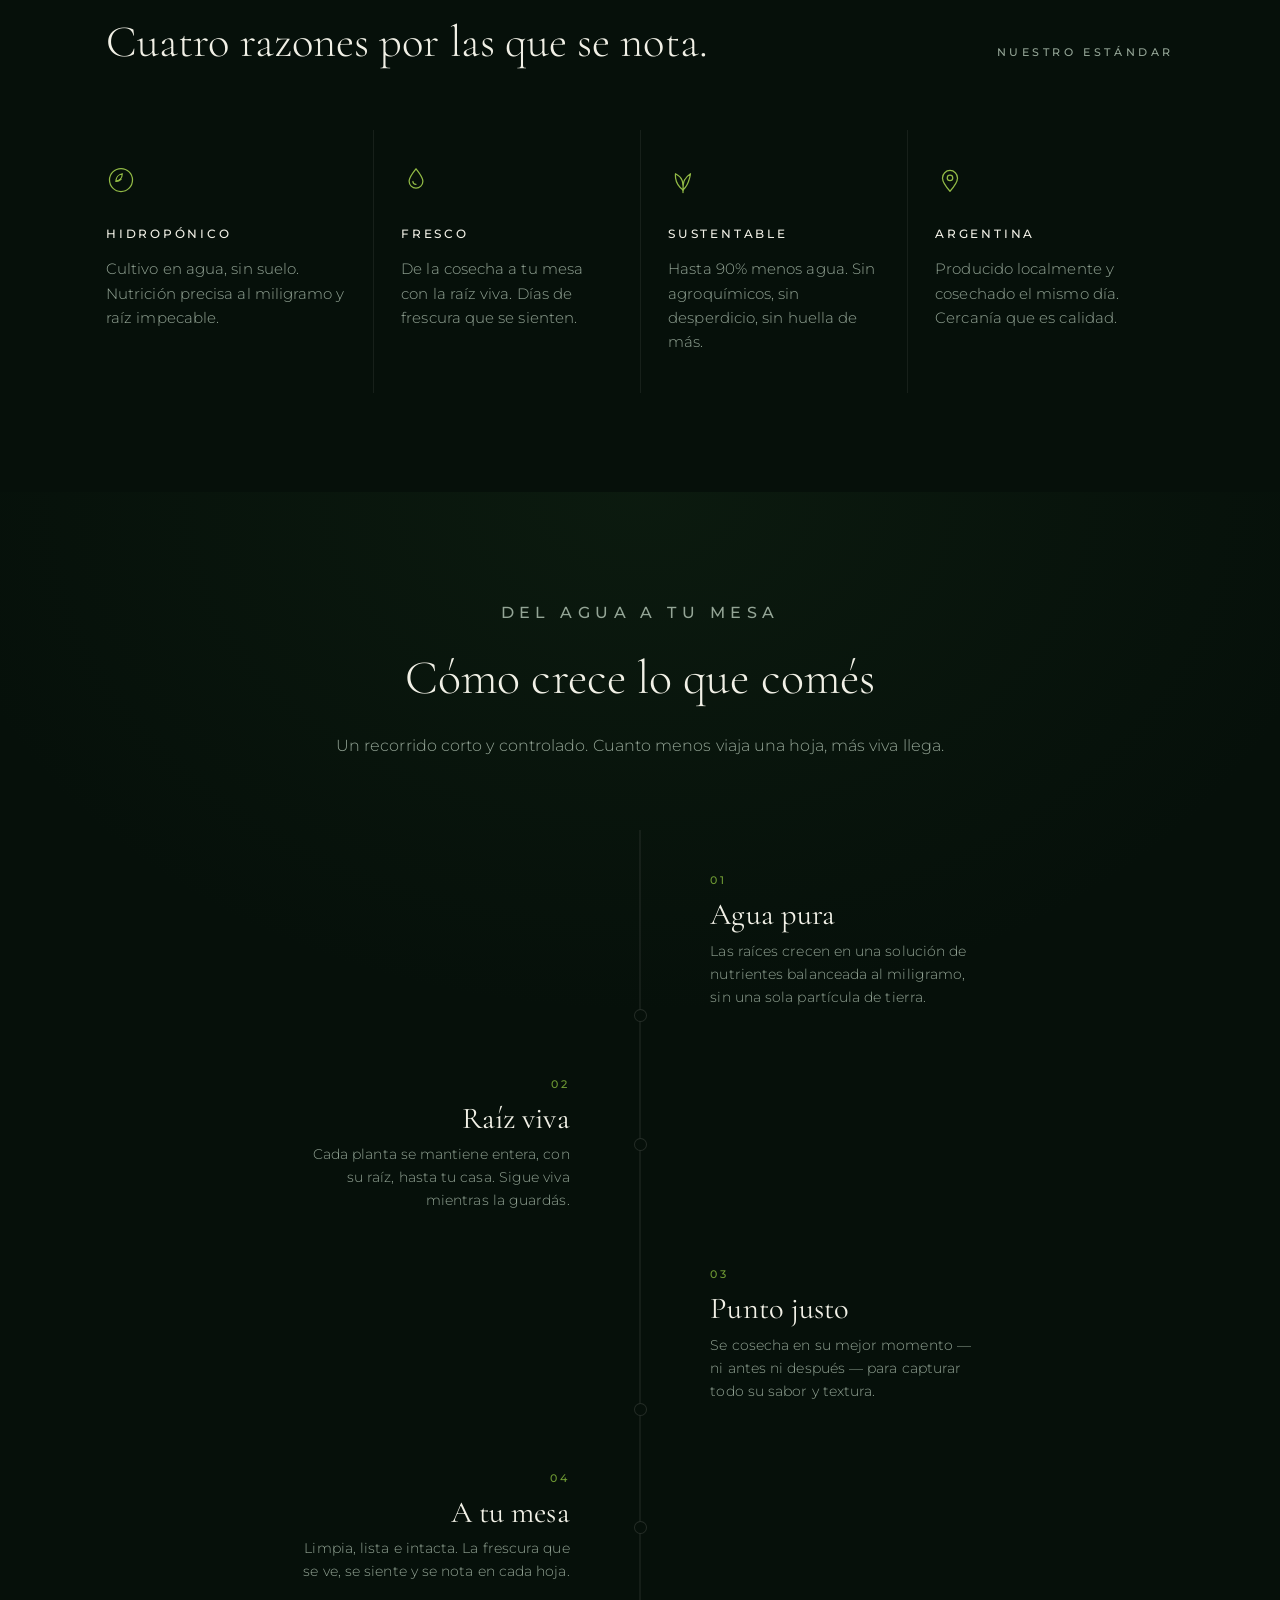
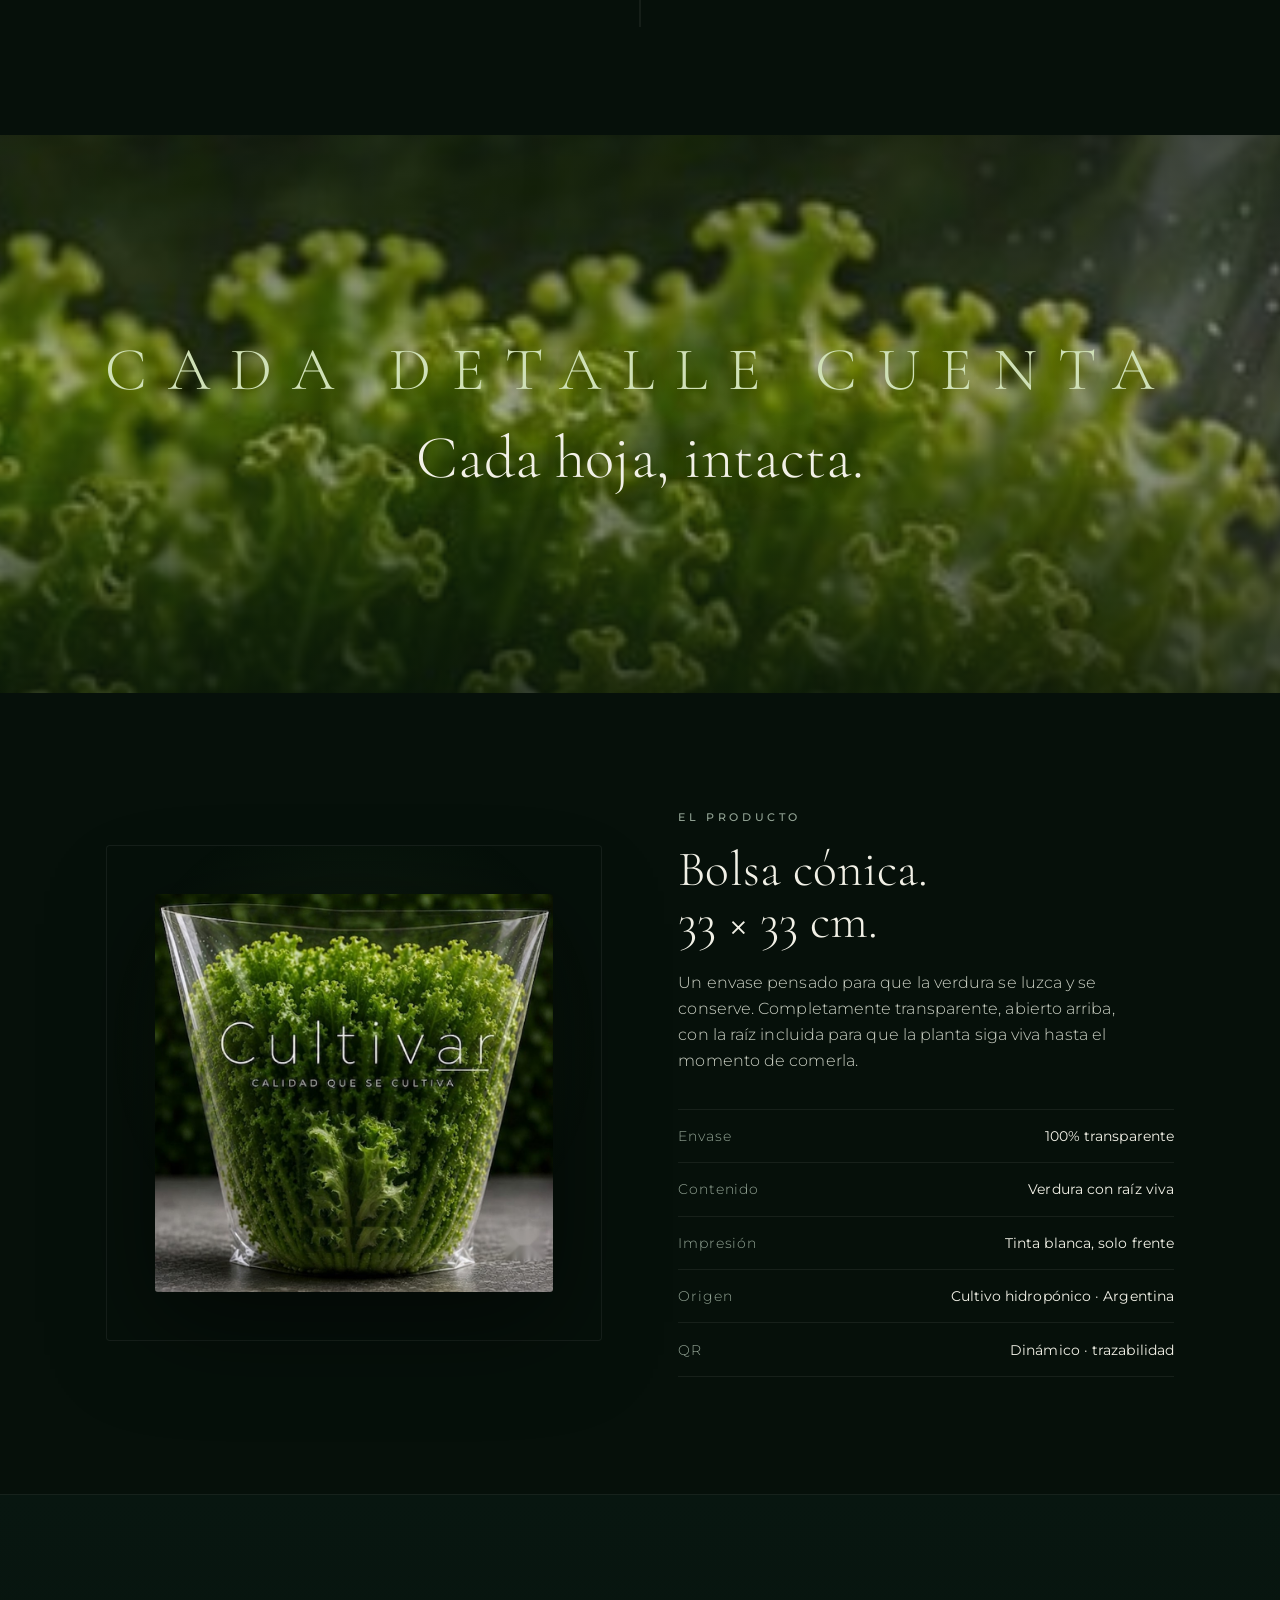
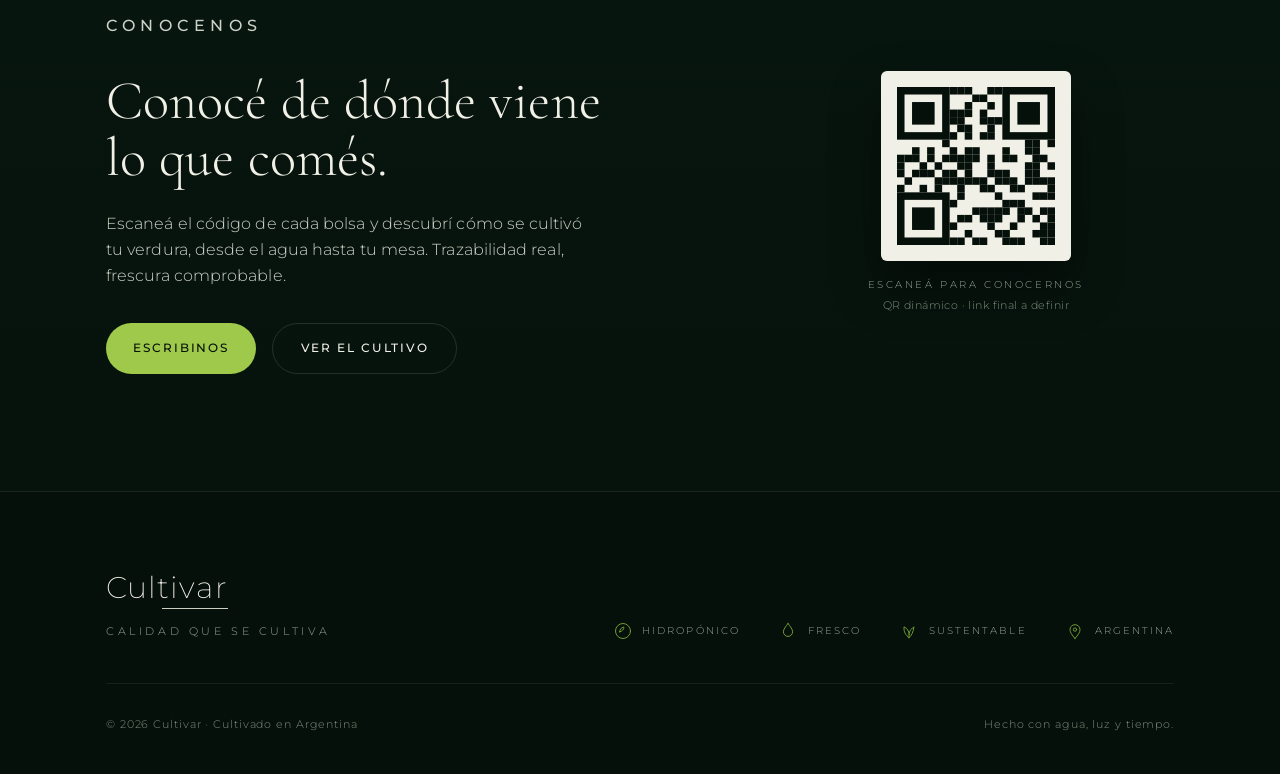
==== commit f3a7983e: "cambio de imagen" ====
--- a/index.html
+++ b/index.html
@@ -347,7 +347,7 @@
     <p class="tagline reveal in d2">Calidad que se cultiva</p>
   </div>
   <figure class="pack reveal in d3">
-    <img src="[data-uri]" alt="Bolsa cónica transparente Cultivar con lechuga hidropónica viva y su raíz intacta">
+    <img src="[data-uri]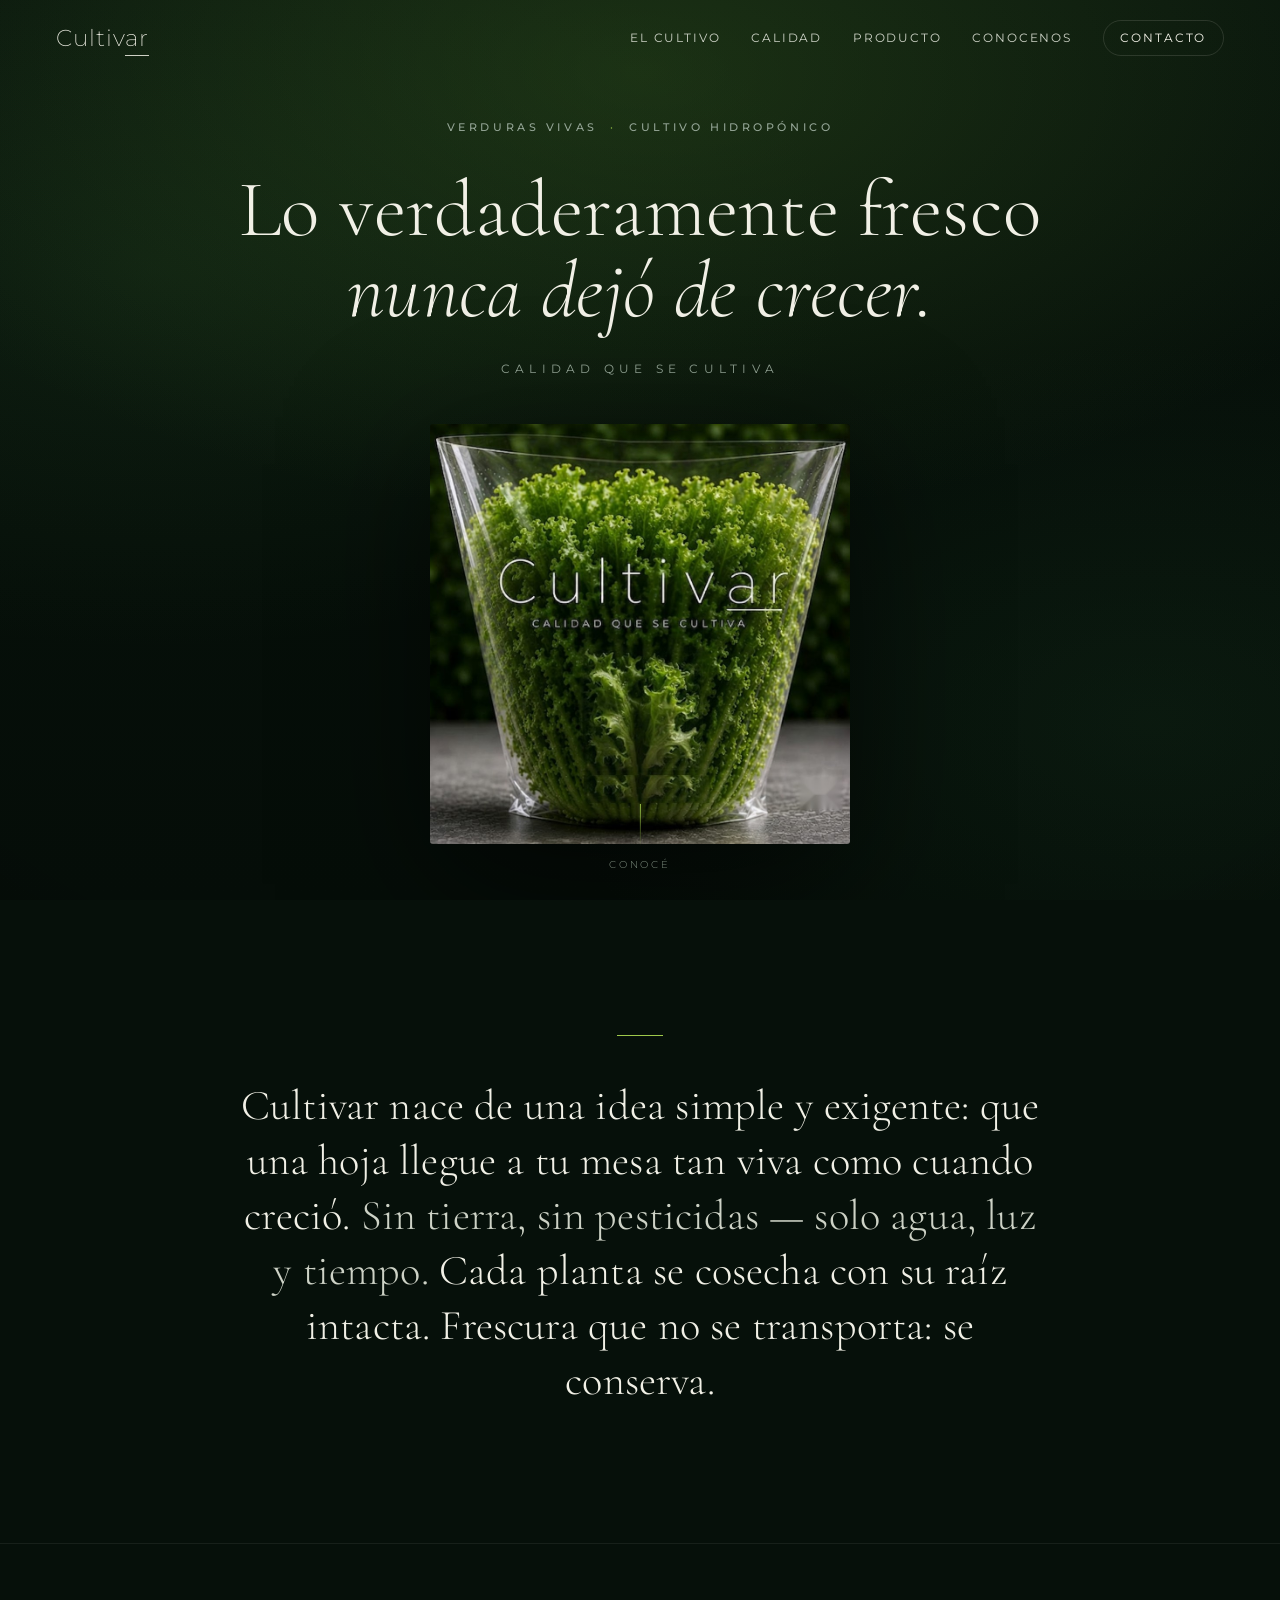
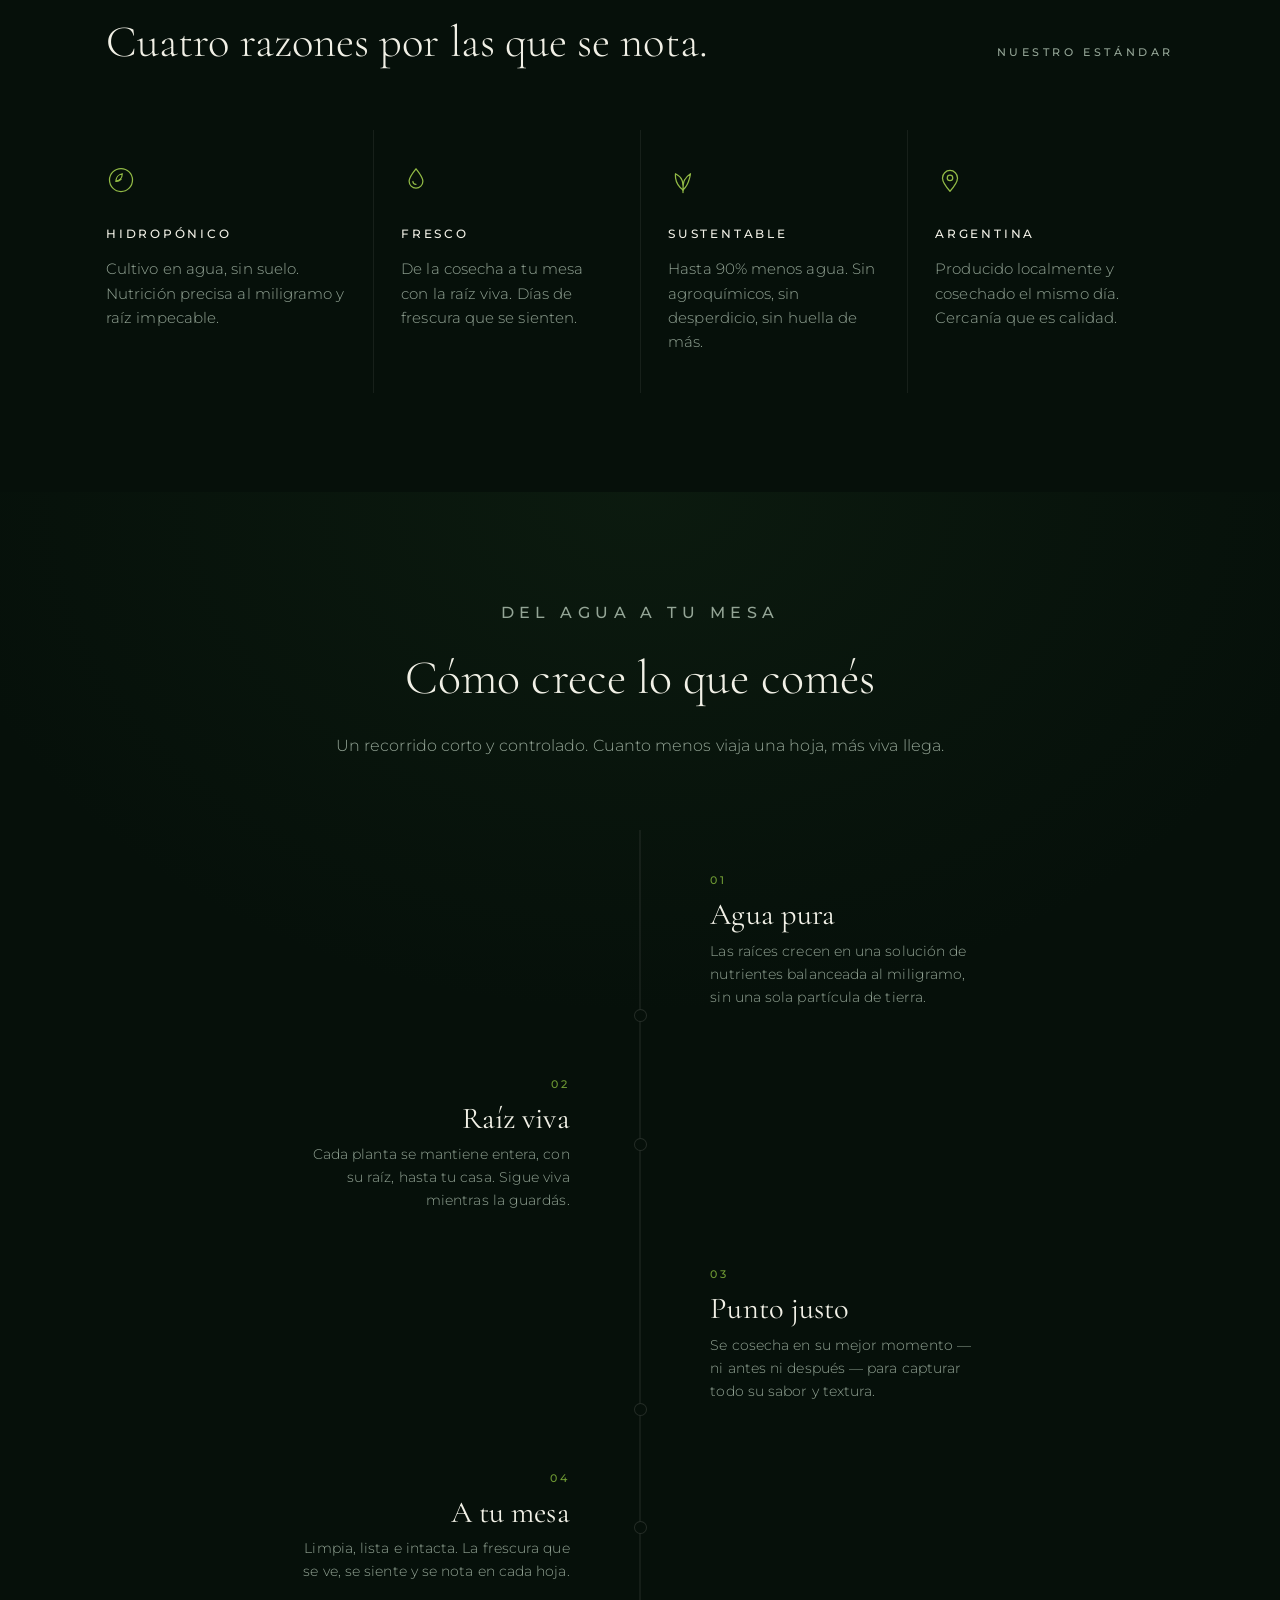
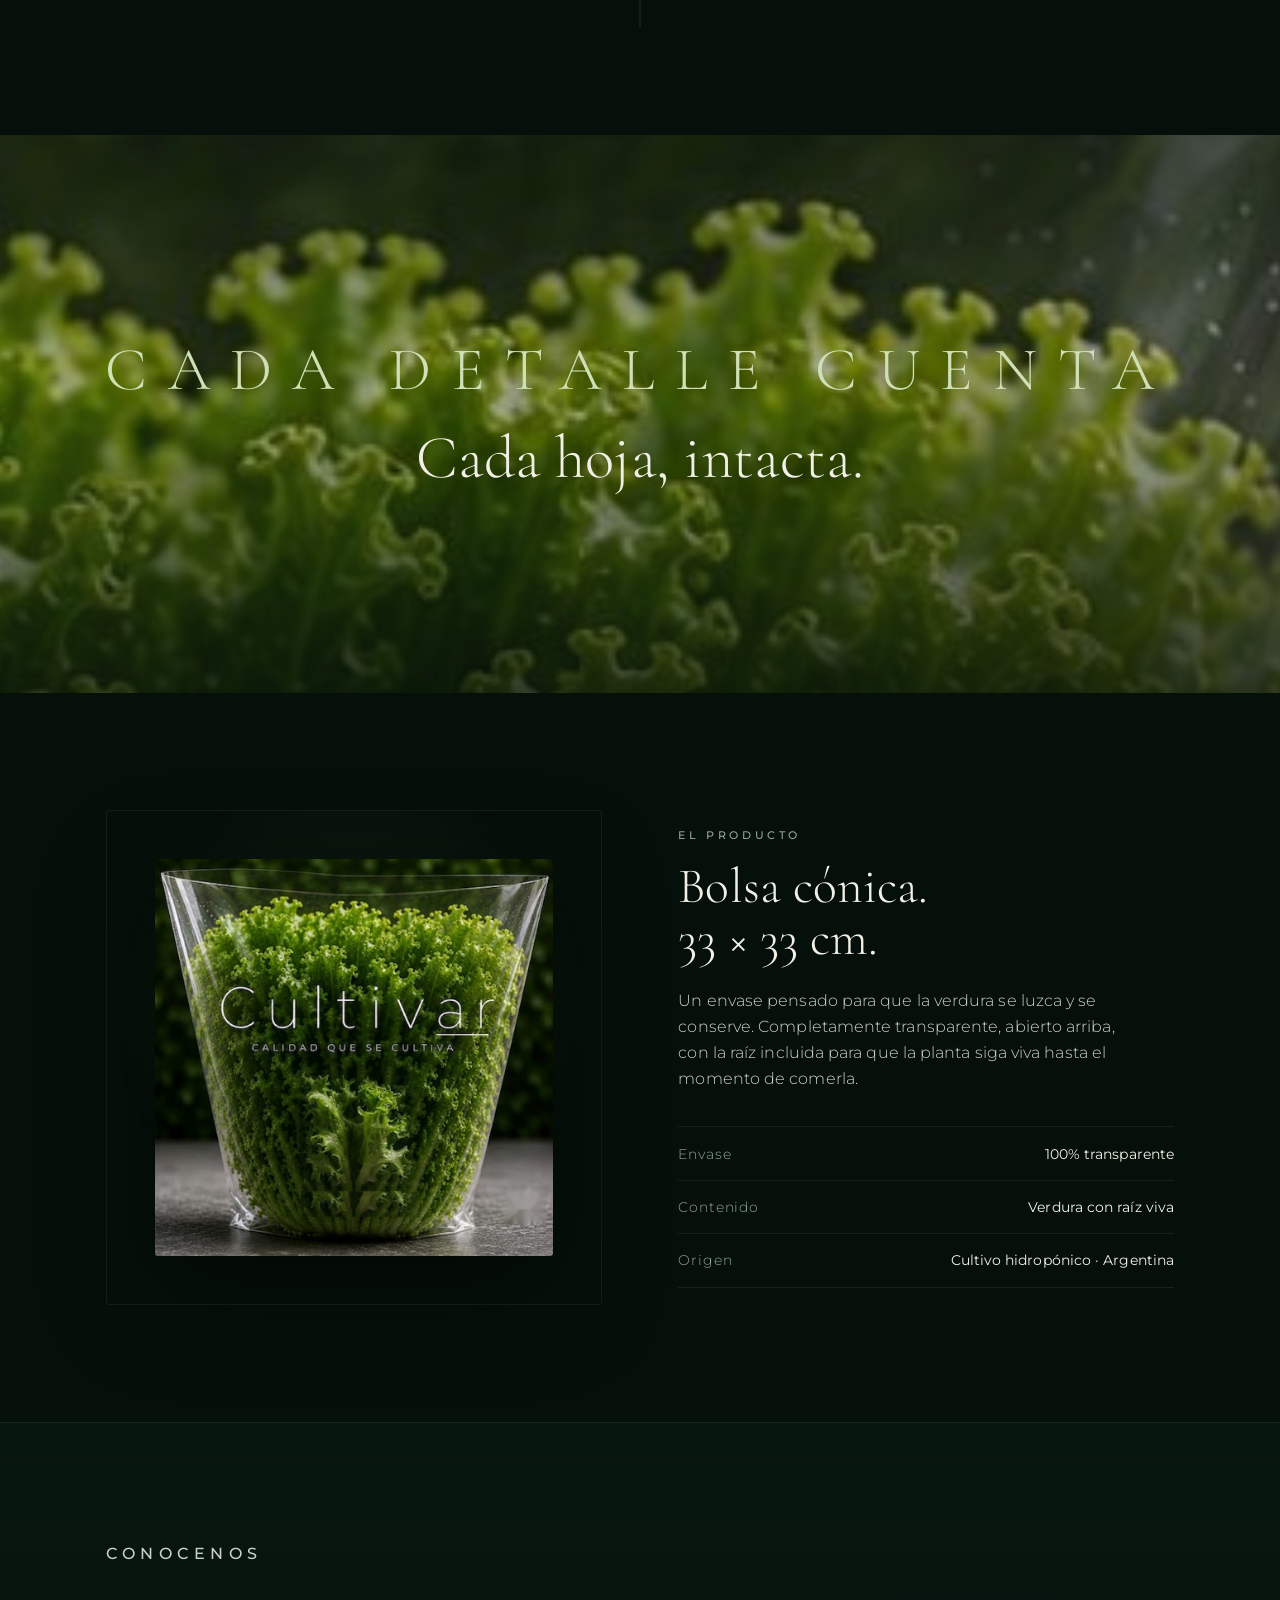
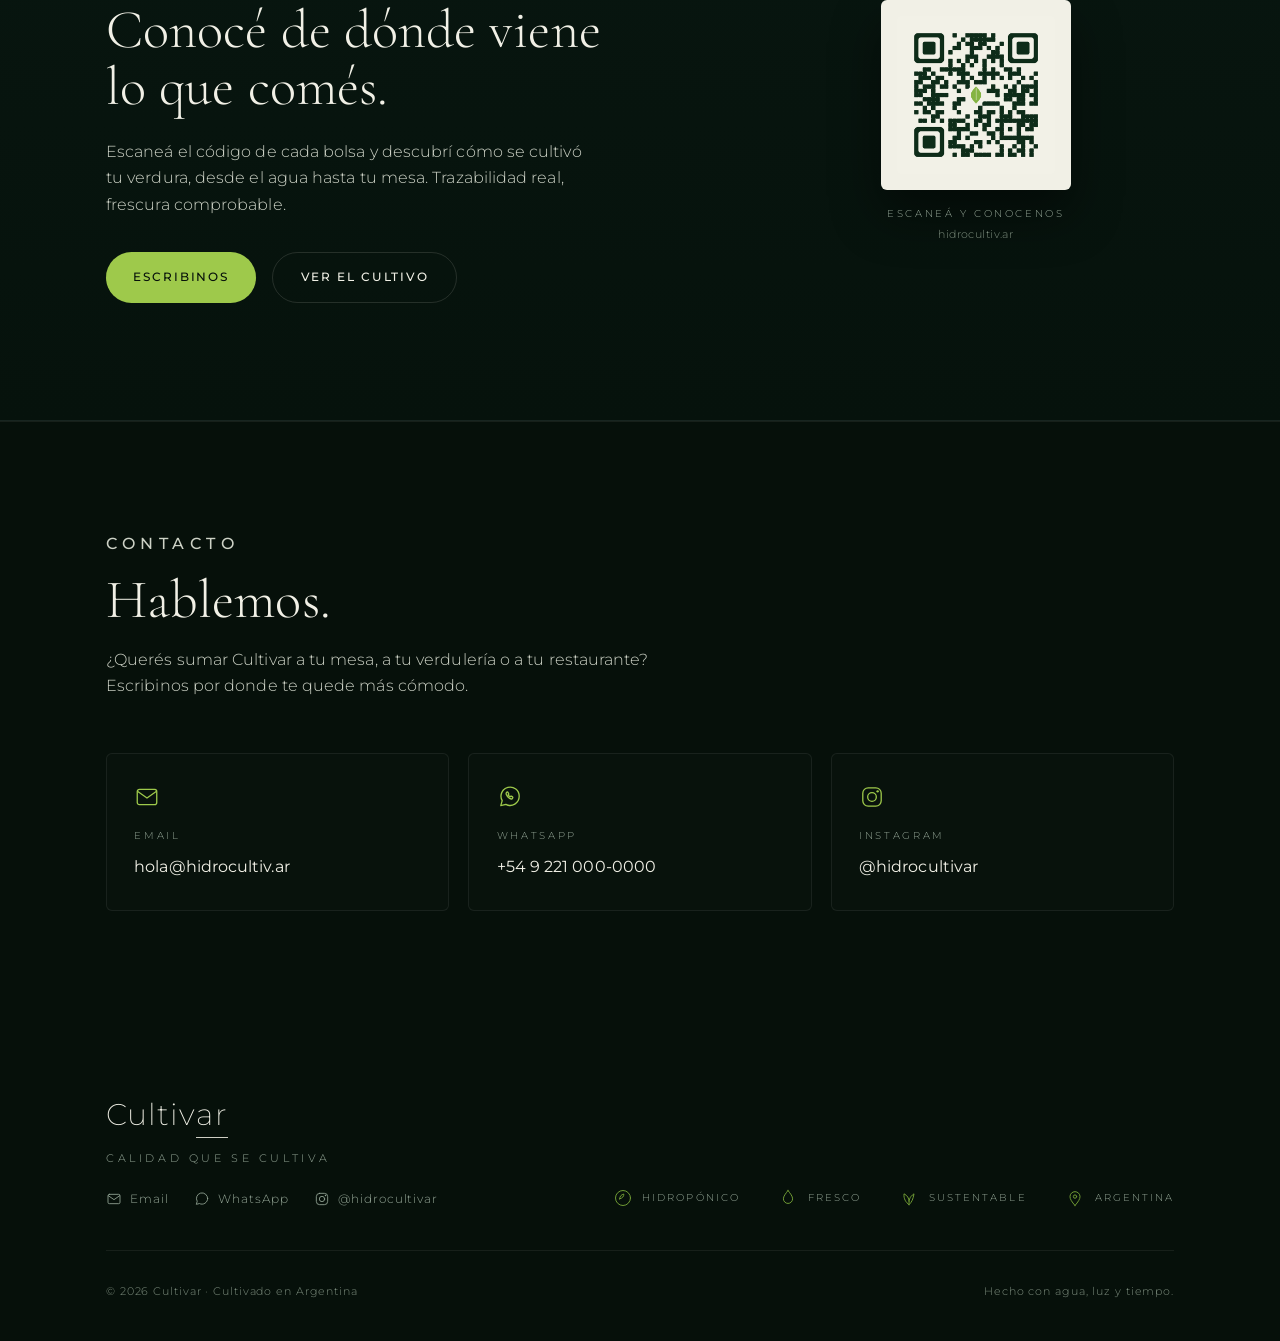
==== commit 15ab5850: "ajustes index.html" ====
--- a/index.html
+++ b/index.html
@@ -70,8 +70,9 @@
     display:inline-block;
     line-height:1;
   }
-  .wordmark::after{
-    content:"";position:absolute;left:46%;right:0;bottom:-.18em;height:1px;
+  .wordmark .u{position:relative}
+  .wordmark .u::after{
+    content:"";position:absolute;left:0;right:0;bottom:-.18em;height:1px;
     background:var(--bone);opacity:.85;
   }
 
@@ -266,9 +267,31 @@
   .qrcard{justify-self:center;text-align:center}
   .qrbox{width:190px;height:190px;background:var(--bone);border-radius:6px;padding:16px;
     margin:0 auto;display:grid;place-items:center;box-shadow:0 24px 50px rgba(0,0,0,.45)}
-  .qrbox svg{width:100%;height:100%}
+  .qrbox{display:block;transition:transform .35s var(--ease),box-shadow .35s var(--ease)}
+  .qrbox:hover{transform:translateY(-3px);box-shadow:0 30px 60px rgba(0,0,0,.5)}
+  .qrbox img{width:100%;height:100%;display:block;border-radius:3px}
   .qrcard .cap{margin-top:1rem;font-size:.62rem;letter-spacing:.26em;text-transform:uppercase;color:var(--sage)}
   .qrcard .note{margin-top:.35rem;font-size:.66rem;color:var(--sage-2);letter-spacing:.04em}
+
+  /* ---------- contacto ---------- */
+  .contacto{padding:clamp(5rem,12vh,8rem) 0;border-top:1px solid var(--line-2)}
+  .contacto .intro{max-width:560px;margin-bottom:3.4rem}
+  .contacto h2{font-family:var(--serif);font-weight:300;font-size:clamp(2.2rem,5vw,3.4rem);
+    color:var(--bone);line-height:1.04;margin:1rem 0 1.1rem}
+  .contacto .intro p{color:var(--bone-dim);font-size:1.02rem}
+  .channels{display:grid;grid-template-columns:repeat(3,1fr);gap:1.2rem}
+  .channel{display:flex;flex-direction:column;gap:1.1rem;padding:1.9rem 1.7rem;
+    border:1px solid var(--line-2);border-radius:6px;background:rgba(255,255,255,.012);
+    transition:border-color .35s var(--ease),transform .35s var(--ease),background .35s var(--ease)}
+  .channel:hover{border-color:var(--leaf);transform:translateY(-3px);background:rgba(158,201,75,.04)}
+  .channel .ic{width:26px;height:26px;color:var(--leaf)}
+  .channel .lbl{font-size:.64rem;letter-spacing:.26em;text-transform:uppercase;color:var(--sage)}
+  .channel .val{font-size:1rem;color:var(--bone);font-weight:400;margin-top:-.5rem;word-break:break-word}
+  .ft-contact{display:flex;gap:1.6rem;flex-wrap:wrap;margin-top:1.4rem}
+  .ft-contact a{display:inline-flex;align-items:center;gap:.5rem;color:var(--sage);
+    font-size:.72rem;letter-spacing:.08em;transition:color .3s var(--ease)}
+  .ft-contact a:hover{color:var(--leaf)}
+  .ft-contact svg{width:16px;height:16px}
 
   /* ---------- footer ---------- */
   footer.ft{padding:clamp(3.5rem,8vh,5.5rem) 0 2.5rem}
@@ -303,6 +326,7 @@
     .pillar:nth-child(odd){padding-right:1.3rem}
     .pillar:nth-child(even){padding-left:1.3rem;border-left:1px solid var(--line-2)}
     .product .row,.cta .row{grid-template-columns:1fr;gap:2.8rem}
+    .channels{grid-template-columns:1fr}
     .product .visual{order:-1}
     .cta .qrcard{justify-self:flex-start}
     .timeline .spine{left:7px}
@@ -326,12 +350,13 @@
 
 <!-- ============ NAV ============ -->
 <header class="nav" id="nav">
-  <a href="#top" class="brand"><span class="wordmark">Cultivar</span></a>
+  <a href="#top" class="brand"><span class="wordmark">Cultiv<span class="u">ar</span></span></a>
   <nav id="menu">
     <a href="#cultivo">El cultivo</a>
     <a href="#calidad">Calidad</a>
     <a href="#producto">Producto</a>
-    <a href="#conocenos" class="pill">Conocenos</a>
+    <a href="#conocenos">Conocenos</a>
+    <a href="#contacto" class="pill">Contacto</a>
   </nav>
   <button class="menu-toggle" id="toggle" aria-label="Abrir menú" aria-expanded="false">
     <span></span><span></span><span></span>
@@ -446,9 +471,7 @@
         <ul class="spec reveal d3">
           <li><span class="k">Envase</span><span class="v">100% transparente</span></li>
           <li><span class="k">Contenido</span><span class="v">Verdura con raíz viva</span></li>
-          <li><span class="k">Impresión</span><span class="v">Tinta blanca, solo frente</span></li>
           <li><span class="k">Origen</span><span class="v">Cultivo hidropónico · Argentina</span></li>
-          <li><span class="k">QR</span><span class="v">Dinámico · trazabilidad</span></li>
         </ul>
       </div>
     </div>
@@ -464,15 +487,45 @@
         <h2 class="reveal d1">Conocé de dónde viene<br>lo que comés.</h2>
         <p class="reveal d2">Escaneá el código de cada bolsa y descubrí cómo se cultivó tu verdura, desde el agua hasta tu mesa. Trazabilidad real, frescura comprobable.</p>
         <div class="actions reveal d3">
-          <a href="#" class="btn primary">Escribinos</a>
+          <a href="#contacto" class="btn primary">Escribinos</a>
           <a href="#cultivo" class="btn ghost">Ver el cultivo</a>
         </div>
       </div>
       <div class="qrcard reveal d2">
-        <div class="qrbox" id="qr" aria-label="Código QR demostrativo"></div>
-        <div class="cap">Escaneá para conocernos</div>
-        <div class="note">QR dinámico · link final a definir</div>
-      </div>
+        <a class="qrbox" href="https://hidrocultiv.ar/" target="_blank" rel="noopener" aria-label="Abrir hidrocultiv.ar — código QR escaneable">
+          <img src="[data-uri]" alt="Código QR que enlaza a hidrocultiv.ar">
+        </a>
+        <div class="cap">Escaneá y conocenos</div>
+        <div class="note">hidrocultiv.ar</div>
+      </div>
+    </div>
+  </div>
+</section>
+
+<!-- ============ CONTACTO ============ -->
+<section class="contacto" id="contacto">
+  <div class="wrap">
+    <div class="intro">
+      <p class="eyebrow reveal">Contacto</p>
+      <h2 class="reveal d1">Hablemos.</h2>
+      <p class="reveal d2">¿Querés sumar Cultivar a tu mesa, a tu verdulería o a tu restaurante? Escribinos por donde te quede más cómodo.</p>
+    </div>
+    <div class="channels">
+      <a class="channel reveal" href="mailto:hola@hidrocultiv.ar">
+        <svg class="ic" viewBox="0 0 24 24" fill="none" stroke="currentColor" stroke-width="1.2" stroke-linecap="round" stroke-linejoin="round"><rect x="3" y="5" width="18" height="14" rx="2"/><path d="m3.5 7 8.5 6 8.5-6"/></svg>
+        <span class="lbl">Email</span>
+        <span class="val">hola@hidrocultiv.ar</span>
+      </a>
+      <a class="channel reveal d1" href="https://wa.me/5492210000000" target="_blank" rel="noopener">
+        <svg class="ic" viewBox="0 0 24 24" fill="none" stroke="currentColor" stroke-width="1.2" stroke-linecap="round" stroke-linejoin="round"><path d="M20.5 11.4a8.4 8.4 0 0 1-12.3 7.4L3.5 20l1.3-4.6A8.4 8.4 0 1 1 20.5 11.4Z"/><path d="M8.6 8.2c-.2.4-.3.9 0 1.5.5 1.4 1.6 2.7 3 3.6.9.5 1.6.7 2.3.4.4-.2.6-.7.7-1.1.1-.3 0-.5-.2-.7l-1.2-.7c-.2-.1-.5-.1-.7.1l-.4.5c-.7-.3-1.4-1-1.8-1.7l.4-.4c.2-.2.2-.5.1-.7l-.6-1.2c-.2-.4-.7-.5-1.1-.3Z"/></svg>
+        <span class="lbl">WhatsApp</span>
+        <span class="val">+54 9 221 000-0000</span>
+      </a>
+      <a class="channel reveal d2" href="https://instagram.com/hidrocultivar" target="_blank" rel="noopener">
+        <svg class="ic" viewBox="0 0 24 24" fill="none" stroke="currentColor" stroke-width="1.2" stroke-linecap="round" stroke-linejoin="round"><rect x="3.5" y="3.5" width="17" height="17" rx="5"/><circle cx="12" cy="12" r="4"/><circle cx="17.2" cy="6.8" r="1.1" fill="currentColor" stroke="none"/></svg>
+        <span class="lbl">Instagram</span>
+        <span class="val">@hidrocultivar</span>
+      </a>
     </div>
   </div>
 </section>
@@ -482,8 +535,13 @@
   <div class="wrap">
     <div class="top">
       <div>
-        <div class="brand"><span class="wordmark">Cultivar</span></div>
+        <div class="brand"><span class="wordmark">Cultiv<span class="u">ar</span></span></div>
         <div class="tg">Calidad que se cultiva</div>
+        <div class="ft-contact">
+          <a href="mailto:hola@hidrocultiv.ar"><svg viewBox="0 0 24 24" fill="none" stroke="currentColor" stroke-width="1.3" stroke-linecap="round" stroke-linejoin="round"><rect x="3" y="5" width="18" height="14" rx="2"/><path d="m3.5 7 8.5 6 8.5-6"/></svg>Email</a>
+          <a href="https://wa.me/5492210000000" target="_blank" rel="noopener"><svg viewBox="0 0 24 24" fill="none" stroke="currentColor" stroke-width="1.3" stroke-linecap="round" stroke-linejoin="round"><path d="M20.5 11.4a8.4 8.4 0 0 1-12.3 7.4L3.5 20l1.3-4.6A8.4 8.4 0 1 1 20.5 11.4Z"/></svg>WhatsApp</a>
+          <a href="https://instagram.com/hidrocultivar" target="_blank" rel="noopener"><svg viewBox="0 0 24 24" fill="none" stroke="currentColor" stroke-width="1.3" stroke-linecap="round" stroke-linejoin="round"><rect x="3.5" y="3.5" width="17" height="17" rx="5"/><circle cx="12" cy="12" r="4"/><circle cx="17.2" cy="6.8" r="1.1" fill="currentColor" stroke="none"/></svg>@hidrocultivar</a>
+        </div>
       </div>
       <div class="badges">
         <span class="badge"><svg viewBox="0 0 24 24" fill="none" stroke="currentColor" stroke-width="1.2" stroke-linecap="round" stroke-linejoin="round"><circle cx="12" cy="12" r="9"/><path d="M8 13c0-3 2-5.2 5-5.7 0 2.8-1.5 5-5 5.7Z"/></svg>Hidropónico</span>
@@ -539,29 +597,6 @@
   }
   window.addEventListener('scroll',()=>{if(!ticking){requestAnimationFrame(updateStem);ticking=true}},{passive:true});
   window.addEventListener('resize',updateStem);updateStem();
-
-  // decorative QR (deterministic pattern, not scannable — placeholder for dynamic QR)
-  (function(){
-    const box=document.getElementById('qr');if(!box)return;
-    const N=21,cell=100/N;
-    let s=`<svg viewBox="0 0 100 100" xmlns="http://www.w3.org/2000/svg" role="img">`;
-    const finder=(x,y)=>{let g='';
-      g+=`<rect x="${x}" y="${y}" width="${cell*7}" height="${cell*7}" fill="#06100a"/>`;
-      g+=`<rect x="${x+cell}" y="${y+cell}" width="${cell*5}" height="${cell*5}" fill="#f1f0e6"/>`;
-      g+=`<rect x="${x+cell*2}" y="${y+cell*2}" width="${cell*3}" height="${cell*3}" fill="#06100a"/>`;
-      return g;};
-    // pseudo-random data modules
-    let seed=20260624;
-    const rnd=()=>{seed=(seed*1103515245+12345)&0x7fffffff;return seed/0x7fffffff;};
-    for(let r=0;r<N;r++)for(let c=0;c<N;c++){
-      const inFinder=(r<7&&c<7)||(r<7&&c>=N-7)||(r>=N-7&&c<7);
-      if(inFinder)continue;
-      if(rnd()>0.52)s+=`<rect x="${c*cell}" y="${r*cell}" width="${cell}" height="${cell}" fill="#06100a"/>`;
-    }
-    s+=finder(0,0)+finder(cell*(N-7),0)+finder(0,cell*(N-7));
-    s+=`</svg>`;
-    box.innerHTML=s;
-  })();
 </script>
 </body>
 </html>
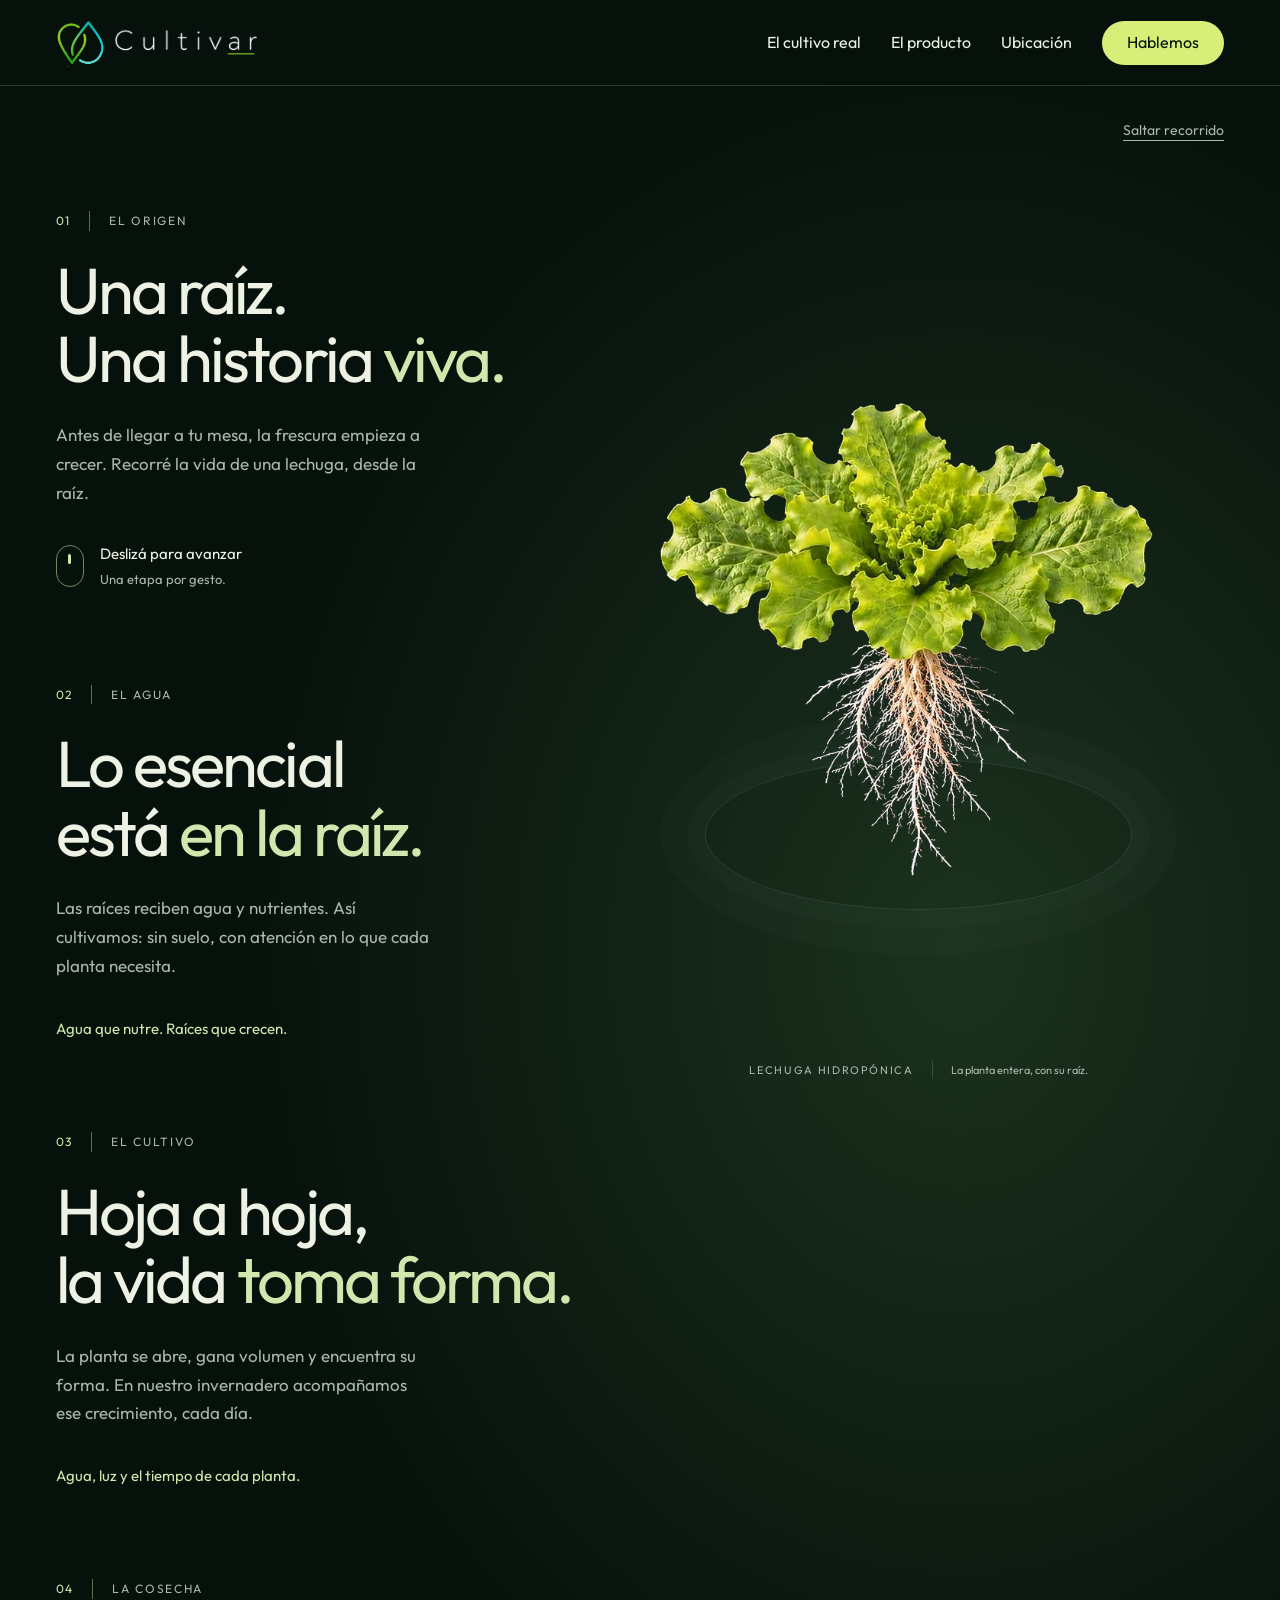
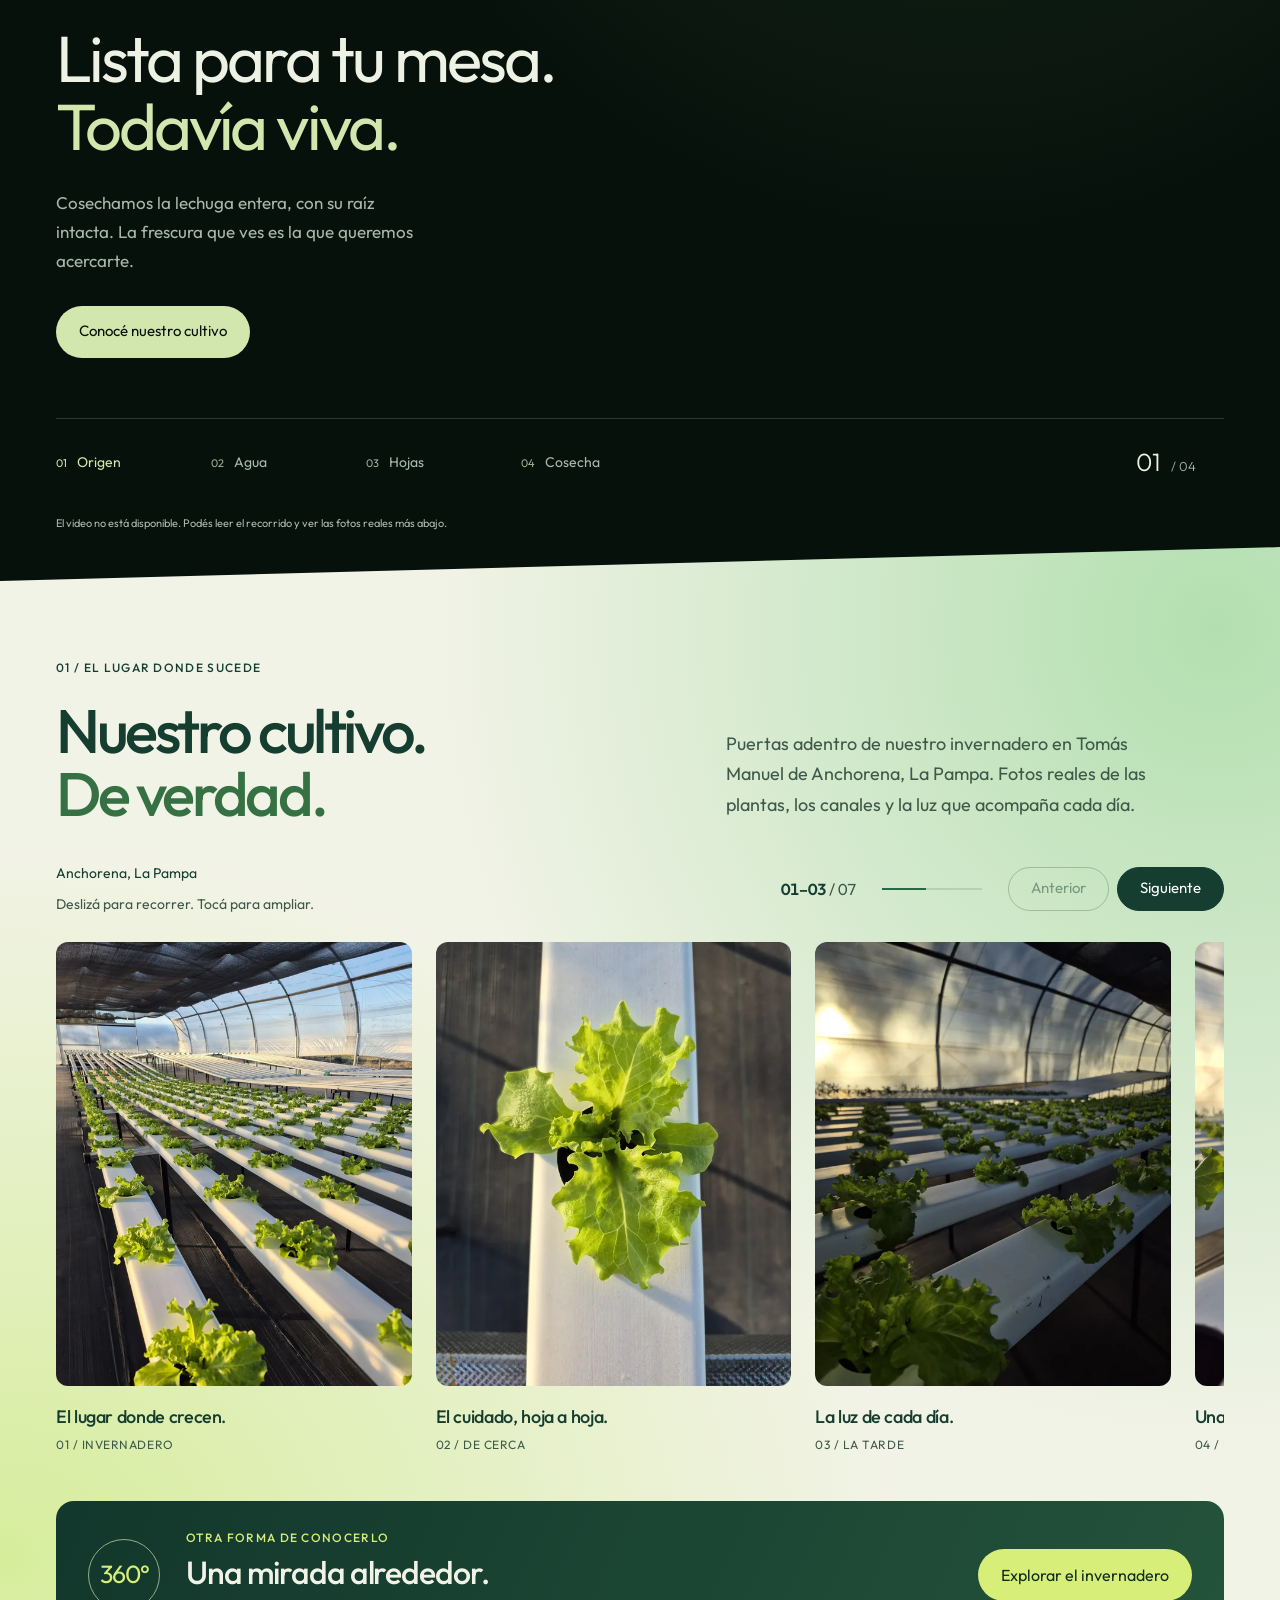
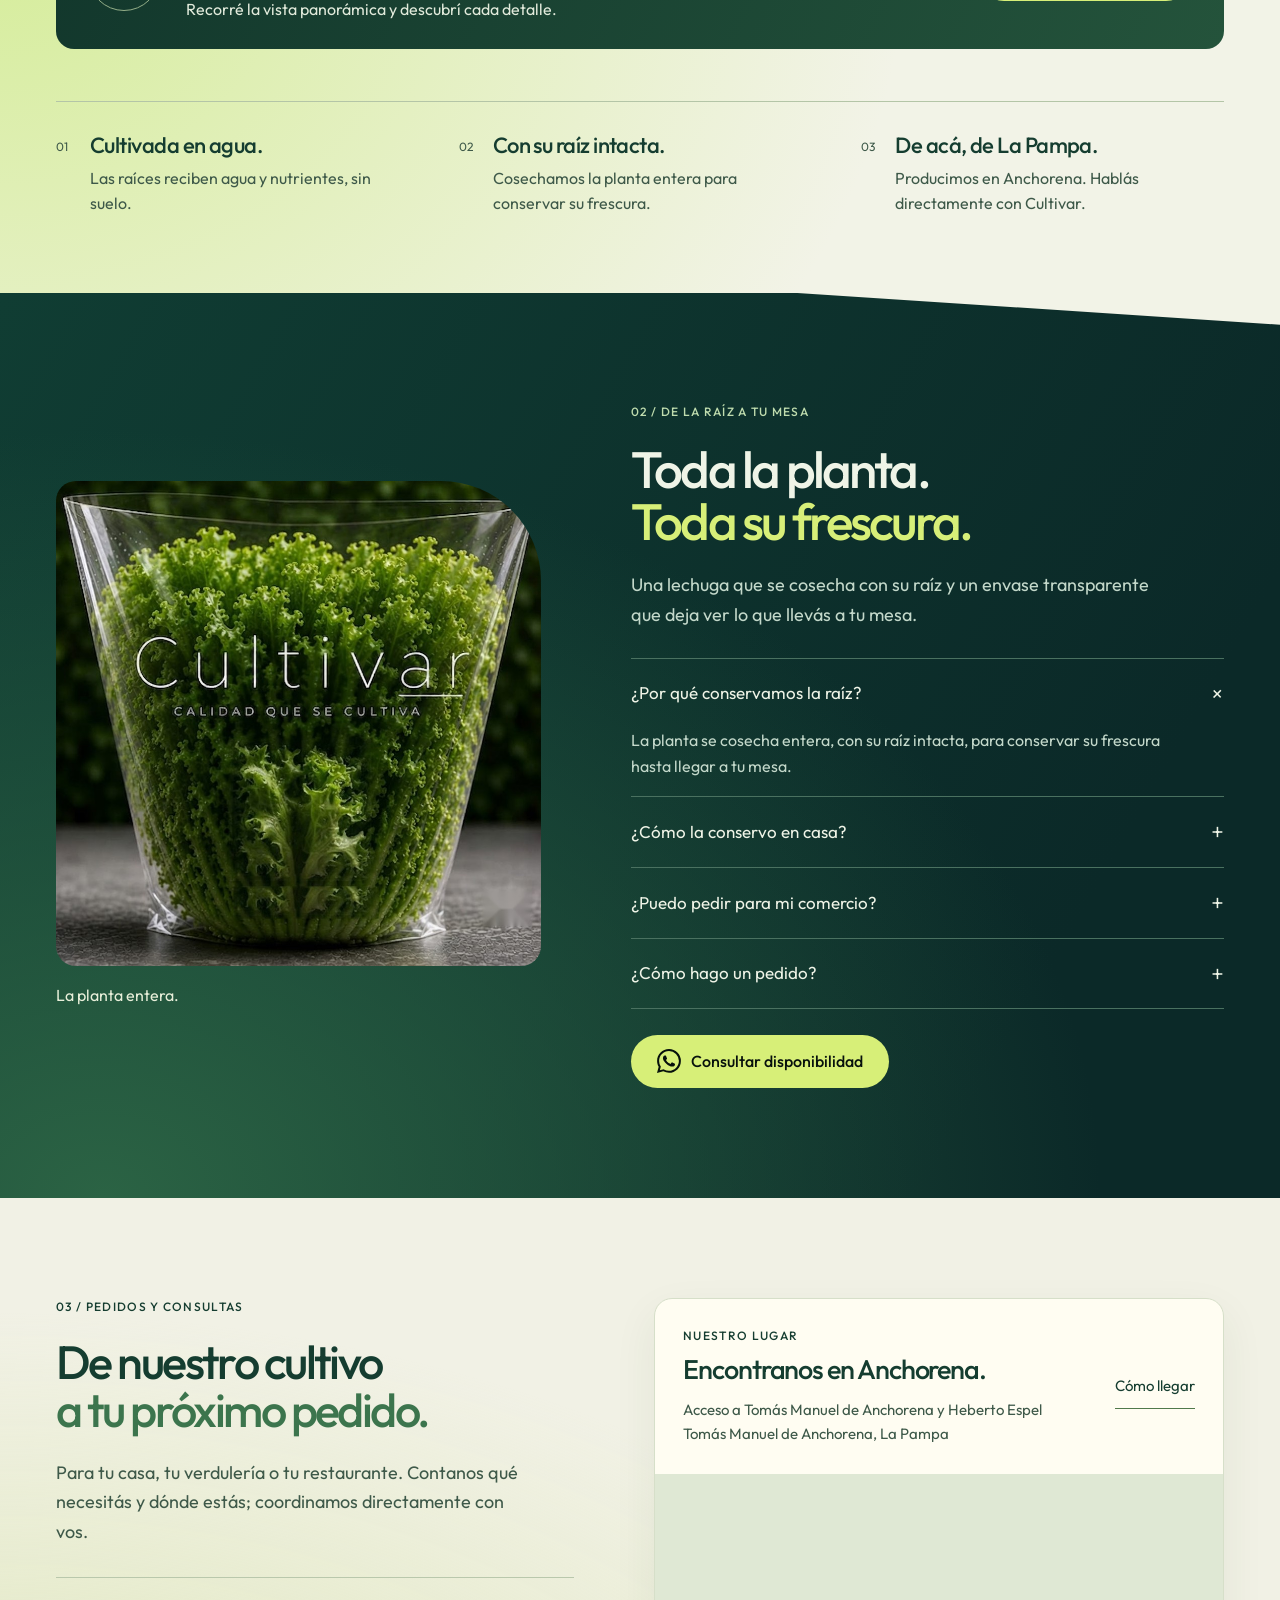
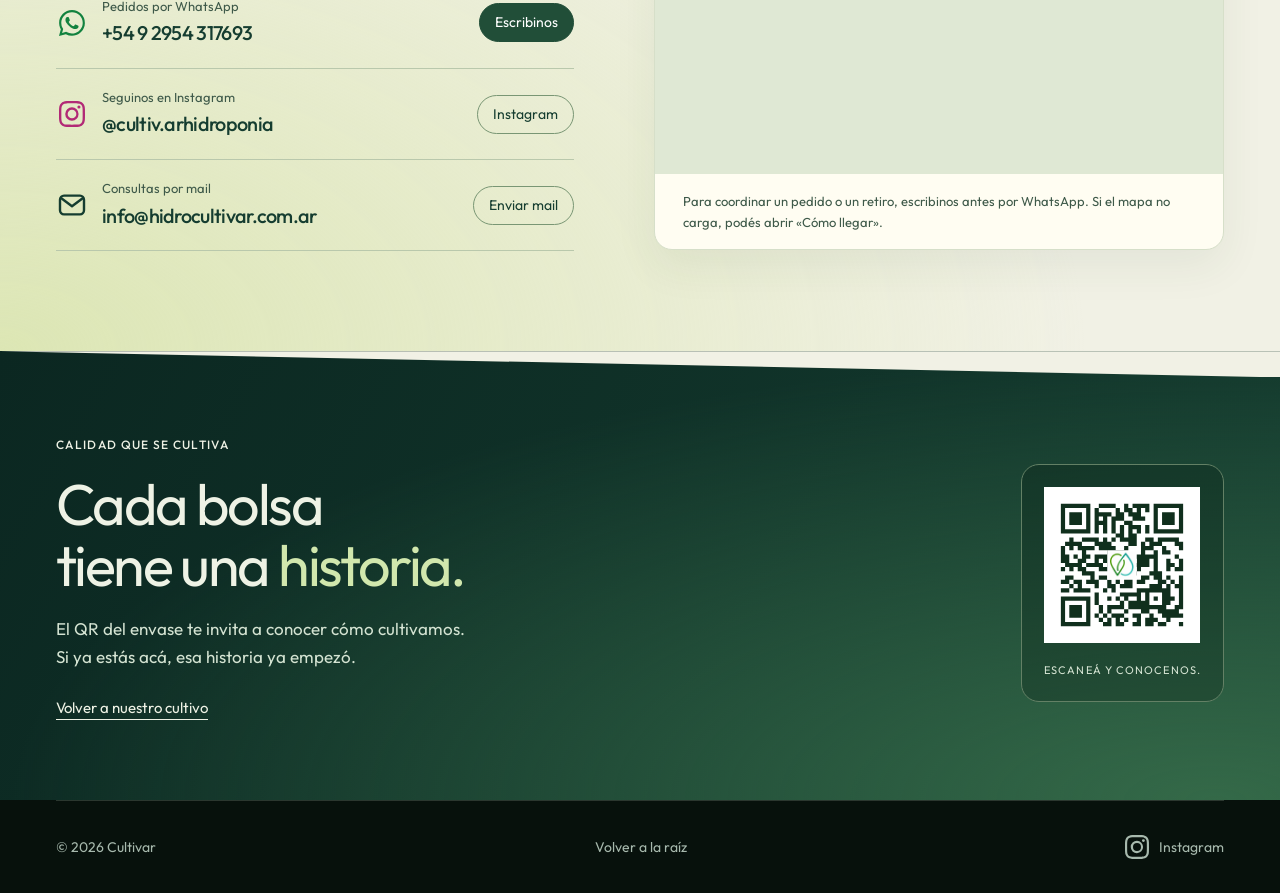
==== commit c9c93da5: "Fix mobile chapter interruptions during viewport changes and taps" ====
--- a/index.html
+++ b/index.html
@@ -1,602 +1,187 @@
-<!DOCTYPE html>
-<html lang="es">
+<!doctype html>
+<html lang="es-AR">
 <head>
-<meta charset="UTF-8">
-<meta name="viewport" content="width=device-width, initial-scale=1.0">
-<title>Cultivar — Calidad que se cultiva</title>
-<meta name="description" content="Cultivar — verduras vivas cultivadas en agua pura, sin suelo ni pesticidas. Frescura que no se transporta, se conserva. Cultivo hidropónico de Argentina.">
-<link rel="preconnect" href="https://fonts.googleapis.com">
-<link rel="preconnect" href="https://fonts.gstatic.com" crossorigin>
-<link href="https://fonts.googleapis.com/css2?family=Cormorant+Garamond:ital,wght@0,300;0,400;0,500;1,300;1,400&family=Montserrat:wght@200;300;400;500;600&display=swap" rel="stylesheet">
-<style>
-  :root{
-    --ink:#06100a;
-    --ink-2:#0a160e;
-    --moss:#10201600;
-    --panel:#0c1a12;
-    --bone:#f1f0e6;
-    --bone-dim:#cdd2c6;
-    --sage:#94a596;
-    --sage-2:#7d8d7e;
-    --line:rgba(241,240,230,.13);
-    --line-2:rgba(241,240,230,.07);
-    --leaf:#9ec94b;
-    --leaf-deep:#6f9a34;
-    --maxw:1180px;
-    --ease:cubic-bezier(.22,.61,.36,1);
-    --serif:"Cormorant Garamond",Georgia,serif;
-    --sans:"Montserrat",-apple-system,BlinkMacSystemFont,"Segoe UI",sans-serif;
-  }
-  *{box-sizing:border-box;margin:0;padding:0}
-  html{scroll-behavior:smooth;-webkit-text-size-adjust:100%}
-  body{
-    background:var(--ink);
-    color:var(--bone);
-    font-family:var(--sans);
-    font-weight:300;
-    line-height:1.6;
-    letter-spacing:.005em;
-    overflow-x:hidden;
-    -webkit-font-smoothing:antialiased;
-    text-rendering:optimizeLegibility;
-  }
-  ::selection{background:var(--leaf);color:#06100a}
-  a{color:inherit;text-decoration:none}
-  img{display:block;max-width:100%}
-  :focus-visible{outline:1.5px solid var(--leaf);outline-offset:4px;border-radius:2px}
+  <meta charset="utf-8">
+  <meta name="viewport" content="width=device-width, initial-scale=1">
+  <meta name="theme-color" content="#07110c">
+  <title>Cultivar — Una historia viva</title>
+  <meta name="description" content="Recorré el crecimiento de una lechuga hidropónica. Una experiencia visual de Cultivar, desde la raíz hasta tu mesa.">
+  <link rel="icon" href="assets/cultivar-owner-symbol.svg" type="image/svg+xml">
+  <link rel="preconnect" href="https://fonts.googleapis.com">
+  <link rel="preconnect" href="https://fonts.gstatic.com" crossorigin>
+  <link href="https://fonts.googleapis.com/css2?family=Outfit:wght@300;400;500;600;700&display=swap" rel="stylesheet">
+  <link rel="preload" href="assets/growth/video/lettuce-growth-polished-v2-first.webp" as="image">
+  <link rel="stylesheet" href="growth.css?v=clean-presentation-v1">
+  <link rel="stylesheet" href="growth-site.css?v=clean-presentation-v1">
+  <script src="growth-timing.js?v=polish-v2" defer></script>
+  <script src="growth-chapters.js?v=mobile-scroll-v3" defer></script>
+  <script src="growth-matte.js?v=transparent-plant-v1" defer></script>
+  <script src="growth.js?v=mobile-scroll-v3" defer></script>
+  <script src="growth-site.js?v=back-to-top-v1" defer></script>
+</head>
+<body id="inicio">
+  <svg class="contact-icon-library" xmlns="http://www.w3.org/2000/svg" width="0" height="0" aria-hidden="true" focusable="false">
+    <symbol id="contact-icon-whatsapp" viewBox="0 0 16 16"><path fill="currentColor" stroke="none" d="M13.601 2.326A7.85 7.85 0 0 0 7.994 0C3.627 0 .068 3.558.064 7.926c0 1.399.366 2.76 1.057 3.965L0 16l4.204-1.102a7.9 7.9 0 0 0 3.79.965h.004c4.368 0 7.926-3.558 7.93-7.93A7.9 7.9 0 0 0 13.6 2.326zM7.994 14.521a6.6 6.6 0 0 1-3.356-.92l-.24-.144-2.494.654.666-2.433-.156-.251a6.56 6.56 0 0 1-1.007-3.505c0-3.626 2.957-6.584 6.591-6.584a6.56 6.56 0 0 1 4.66 1.931 6.56 6.56 0 0 1 1.928 4.66c-.004 3.639-2.961 6.592-6.592 6.592m3.615-4.934c-.197-.099-1.17-.578-1.353-.646-.182-.065-.315-.099-.445.099-.133.197-.513.646-.627.775-.114.133-.232.148-.43.05-.197-.1-.836-.308-1.592-.985-.59-.525-.985-1.175-1.103-1.372-.114-.198-.011-.304.088-.403.087-.088.197-.232.296-.346.1-.114.133-.198.198-.33.065-.134.034-.248-.015-.347-.05-.099-.445-1.076-.612-1.47-.16-.389-.323-.335-.445-.34-.114-.007-.247-.007-.38-.007a.73.73 0 0 0-.529.247c-.182.198-.691.677-.691 1.654s.71 1.916.81 2.049c.098.133 1.394 2.132 3.383 2.992.47.205.84.326 1.129.418.475.152.904.129 1.246.08.38-.058 1.171-.48 1.338-.943.164-.464.164-.86.114-.943-.049-.084-.182-.133-.38-.232"/></symbol>
+    <symbol id="contact-icon-instagram" viewBox="0 0 16 16"><path fill="currentColor" stroke="none" d="M8 0C5.829 0 5.556.01 4.703.048 3.85.088 3.269.222 2.76.42a3.9 3.9 0 0 0-1.417.923A3.9 3.9 0 0 0 .42 2.76C.222 3.268.087 3.85.048 4.7.01 5.555 0 5.827 0 8.001c0 2.172.01 2.444.048 3.297.04.852.174 1.433.372 1.942.205.526.478.972.923 1.417.444.445.89.719 1.416.923.51.198 1.09.333 1.942.372C5.555 15.99 5.827 16 8 16s2.444-.01 3.298-.048c.851-.04 1.434-.174 1.943-.372a3.9 3.9 0 0 0 1.416-.923c.445-.445.718-.891.923-1.417.197-.509.332-1.09.372-1.942C15.99 10.445 16 10.173 16 8s-.01-2.445-.048-3.299c-.04-.851-.175-1.433-.372-1.941a3.9 3.9 0 0 0-.923-1.417A3.9 3.9 0 0 0 13.24.42c-.51-.198-1.092-.333-1.943-.372C10.443.01 10.172 0 7.998 0zm-.717 1.442h.718c2.136 0 2.389.007 3.232.046.78.035 1.204.166 1.486.275.373.145.64.319.92.599s.453.546.598.92c.11.281.24.705.275 1.485.039.843.047 1.096.047 3.231s-.008 2.389-.047 3.232c-.035.78-.166 1.203-.275 1.485a2.5 2.5 0 0 1-.599.919c-.28.28-.546.453-.92.598-.28.11-.704.24-1.485.276-.843.038-1.096.047-3.232.047s-2.39-.009-3.233-.047c-.78-.036-1.203-.166-1.485-.276a2.5 2.5 0 0 1-.92-.598 2.5 2.5 0 0 1-.6-.92c-.109-.281-.24-.705-.275-1.485-.038-.843-.046-1.096-.046-3.233s.008-2.388.046-3.231c.036-.78.166-1.204.276-1.486.145-.373.319-.64.599-.92s.546-.453.92-.598c.282-.11.705-.24 1.485-.276.738-.034 1.024-.044 2.515-.045zm4.988 1.328a.96.96 0 1 0 0 1.92.96.96 0 0 0 0-1.92m-4.27 1.122a4.109 4.109 0 1 0 0 8.217 4.109 4.109 0 0 0 0-8.217m0 1.441a2.667 2.667 0 1 1 0 5.334 2.667 2.667 0 0 1 0-5.334"/></symbol>
+    <symbol id="contact-icon-mail" viewBox="0 0 24 24"><rect x="3" y="5" width="18" height="14" rx="3"/><path d="m4 7 8 6 8-6"/></symbol>
+  </svg>
+  <a class="skip-link" href="#cultivo-real">Saltar al cultivo real y los pedidos</a>
+  <header class="story-header">
+    <div class="header-inner wrap">
+      <a class="brand" href="#recorrido" aria-label="Cultivar, inicio del recorrido" data-story-jump="0"><img src="assets/cultivar-owner-logo.svg" width="1400" height="340" alt="Cultivar"><span>CALIDAD QUE SE CULTIVA</span></a>
+      <nav aria-label="Navegación principal">
+        <a href="#cultivo-real">El cultivo real</a>
+        <a class="extended-nav" href="#producto">El producto</a>
+        <a class="extended-nav" href="#ubicacion">Ubicación</a>
+        <a class="header-contact" href="#contacto">Hablemos</a>
+      </nav>
+    </div>
+  </header>
 
-  /* ---------- shared atoms ---------- */
-  .wrap{max-width:var(--maxw);margin:0 auto;padding:0 clamp(1.4rem,5vw,3.5rem)}
-  .eyebrow{
-    font-family:var(--sans);
-    font-weight:500;
-    font-size:.66rem;
-    letter-spacing:.34em;
-    text-transform:uppercase;
-    color:var(--sage);
-  }
-  .eyebrow .dot{color:var(--leaf);margin:0 .55em;opacity:.9}
-  .serif{font-family:var(--serif);font-weight:300;line-height:1.08;letter-spacing:.005em}
-  .it{font-style:italic}
-  .lede{color:var(--bone-dim);font-weight:300}
+  <main>
+    <section class="growth-story" id="recorrido" aria-label="De la raíz a tu mesa">
+      <div class="growth-stage">
+        <div class="stage-glow" aria-hidden="true"></div>
+        <div class="stage-top wrap">
+          <a class="skip-story" href="#cultivo-real">Saltar recorrido</a>
+        </div>
 
-  /* wordmark, echoing the brand lockup */
-  .wordmark{
-    font-family:var(--sans);
-    font-weight:200;
-    letter-spacing:.04em;
-    color:var(--bone);
-    position:relative;
-    display:inline-block;
-    line-height:1;
-  }
-  .wordmark .u{position:relative}
-  .wordmark .u::after{
-    content:"";position:absolute;left:0;right:0;bottom:-.18em;height:1px;
-    background:var(--bone);opacity:.85;
-  }
+        <div class="story-layout wrap">
+          <div class="story-content">
+            <div class="story-track">
+            <article class="story-panel is-active" id="etapa-origen" data-step="0">
+              <p class="chapter-kicker">01 <span>El origen</span></p>
+              <h1>Una raíz.<br>Una historia <em>viva.</em></h1>
+              <p>Antes de llegar a tu mesa, la frescura empieza a crecer. Recorré la vida de una lechuga, desde la raíz.</p>
+              <a class="scroll-invitation" href="#etapa-agua" data-story-jump="1"><span class="scroll-circle" aria-hidden="true"></span><span>Deslizá para avanzar<small>Una etapa por gesto.</small></span></a>
+            </article>
+            <article class="story-panel" id="etapa-agua" data-step="1">
+              <p class="chapter-kicker">02 <span>El agua</span></p>
+              <h2>Lo esencial<br>está <em>en la raíz.</em></h2>
+              <p>Las raíces reciben agua y nutrientes. Así cultivamos: sin suelo, con atención en lo que cada planta necesita.</p>
+              <div class="chapter-note">Agua que nutre. Raíces que crecen.</div>
+            </article>
+            <article class="story-panel" id="etapa-hojas" data-step="2">
+              <p class="chapter-kicker">03 <span>El cultivo</span></p>
+              <h2>Hoja a hoja,<br>la vida <em>toma forma.</em></h2>
+              <p>La planta se abre, gana volumen y encuentra su forma. En nuestro invernadero acompañamos ese crecimiento, cada día.</p>
+              <div class="chapter-note">Agua, luz y el tiempo de cada planta.</div>
+            </article>
+            <article class="story-panel" id="etapa-cosecha" data-step="3">
+              <p class="chapter-kicker">04 <span>La cosecha</span></p>
+              <h2>Lista para tu mesa.<br><em>Todavía viva.</em></h2>
+              <p>Cosechamos la lechuga entera, con su raíz intacta. La frescura que ves es la que queremos acercarte.</p>
+              <a class="story-button" href="#cultivo-real">Conocé nuestro cultivo</a>
+            </article>
+            </div>
+          </div>
 
-  /* ---------- nav ---------- */
-  header.nav{
-    position:fixed;inset:0 0 auto 0;z-index:50;
-    display:flex;align-items:center;justify-content:space-between;
-    padding:1.25rem clamp(1.4rem,5vw,3.5rem);
-    transition:background .5s var(--ease),backdrop-filter .5s var(--ease),border-color .5s var(--ease),padding .5s var(--ease);
-    border-bottom:1px solid transparent;
-  }
-  header.nav.scrolled{
-    background:rgba(6,16,10,.78);
-    backdrop-filter:blur(14px) saturate(120%);
-    -webkit-backdrop-filter:blur(14px) saturate(120%);
-    border-bottom-color:var(--line-2);
-    padding-top:.95rem;padding-bottom:.95rem;
-  }
-  .nav .brand{font-size:1.42rem}
-  .nav nav{display:flex;align-items:center;gap:clamp(1.2rem,2.4vw,2.4rem)}
-  .nav nav a{
-    font-size:.72rem;letter-spacing:.16em;text-transform:uppercase;
-    color:var(--bone-dim);font-weight:400;transition:color .3s var(--ease);
-  }
-  .nav nav a:hover{color:var(--bone)}
-  .nav .pill{
-    border:1px solid var(--line);border-radius:999px;
-    padding:.5rem 1.05rem;color:var(--bone);
-    transition:border-color .35s var(--ease),background .35s var(--ease),color .35s var(--ease);
-  }
-  .nav .pill:hover{border-color:var(--leaf);background:var(--leaf);color:#06100a}
-  .nav .menu-toggle{display:none}
+          <figure class="plant-scene" role="img" aria-label="Visualización generada del crecimiento de una lechuga hidropónica">
+            <div class="plant-viewport">
+              <div class="water-orbit" aria-hidden="true"></div>
+              <canvas class="plant-canvas" width="768" height="1024" aria-hidden="true"></canvas>
+              <div class="plant-fallback"><img src="assets/growth/video/lettuce-growth-polished-v2-mature.webp" width="800" height="720" alt="Visualización generada de una lechuga madura con sus raíces hidropónicas expuestas"></div>
+              <img class="plant-loading" src="assets/growth/video/lettuce-growth-polished-v2-first.webp" width="800" height="720" alt="" aria-hidden="true">
+            </div>
+            <figcaption><span class="specimen-label">LECHUGA HIDROPÓNICA</span><span class="plant-caption">De la raíz a la hoja.</span></figcaption>
+          </figure>
+        </div>
 
-  /* ---------- hero ---------- */
-  .hero{
-    position:relative;min-height:100svh;
-    display:flex;flex-direction:column;align-items:center;justify-content:center;
-    text-align:center;padding:7rem 1.2rem 3rem;overflow:hidden;
-  }
-  .hero .atm{
-    position:absolute;inset:0;z-index:0;
-    background:
-      radial-gradient(120% 90% at 50% 8%, rgba(72,120,40,.30), transparent 55%),
-      radial-gradient(90% 70% at 12% 30%, rgba(40,80,40,.22), transparent 60%),
-      radial-gradient(80% 70% at 90% 80%, rgba(30,70,40,.20), transparent 60%),
-      linear-gradient(180deg,#08130c 0%, #060f09 60%, #050d08 100%);
-  }
-  .hero .atm::after{ /* subtle vignette */
-    content:"";position:absolute;inset:0;
-    background:radial-gradient(120% 120% at 50% 45%, transparent 55%, rgba(0,0,0,.55) 100%);
-  }
-  .hero .inner{position:relative;z-index:2;max-width:880px;width:100%}
-  .hero .eyebrow{margin-bottom:2rem}
-  .hero h1{
-    font-family:var(--serif);font-weight:300;
-    font-size:clamp(2.6rem,6.4vw,5rem);line-height:1.02;
-    letter-spacing:.002em;color:var(--bone);
-  }
-  .hero h1 .it{color:var(--bone)}
-  .hero .tagline{
-    margin-top:1.7rem;font-weight:400;font-size:.78rem;
-    letter-spacing:.42em;text-transform:uppercase;color:var(--sage);
-  }
-  .hero .pack{
-    position:relative;z-index:2;margin-top:clamp(2.2rem,5vh,3.6rem);
-    width:min(420px,72vw);
-    filter:drop-shadow(0 40px 70px rgba(0,0,0,.6));
-  }
-  .hero .pack img{border-radius:3px}
-  .scrollcue{
-    position:absolute;bottom:1.7rem;left:50%;transform:translateX(-50%);
-    z-index:3;display:flex;flex-direction:column;align-items:center;gap:.7rem;
-    font-size:.6rem;letter-spacing:.3em;text-transform:uppercase;color:var(--sage-2);
-  }
-  .scrollcue .stem-i{width:1px;height:42px;background:linear-gradient(var(--leaf),transparent);
-    animation:grow 2.4s var(--ease) infinite}
-  @keyframes grow{0%{transform:scaleY(0);transform-origin:top;opacity:0}
-    35%{transform:scaleY(1);opacity:1}100%{transform:scaleY(1);transform-origin:bottom;opacity:0}}
+        <div class="stage-bottom wrap">
+          <div class="journey-controls">
+            <nav class="chapter-nav" aria-label="Etapas del crecimiento">
+              <a href="#etapa-origen" data-story-jump="0" aria-current="step"><span>01</span> Origen</a>
+              <a href="#etapa-agua" data-story-jump="1"><span>02</span> Agua</a>
+              <a href="#etapa-hojas" data-story-jump="2"><span>03</span> Hojas</a>
+              <a href="#etapa-cosecha" data-story-jump="3"><span>04</span> Cosecha</a>
+            </nav>
+            <div class="journey-progress" role="progressbar" aria-label="Avance del recorrido visual" aria-valuemin="0" aria-valuemax="100" aria-valuenow="0" hidden><span></span></div>
+          </div>
+          <div class="experience-controls">
+            <span class="progress-label" aria-hidden="true">01 <span>/ 04</span></span>
+          </div>
+        </div>
+        <p class="asset-status wrap" role="status" hidden></p>
+      </div>
+    </section>
 
-  /* ---------- manifesto ---------- */
-  .manifesto{padding:clamp(6rem,15vh,11rem) 0;text-align:center}
-  .manifesto .wrap{max-width:920px}
-  .manifesto p{
-    font-family:var(--serif);font-weight:300;
-    font-size:clamp(1.6rem,3.6vw,2.65rem);line-height:1.3;
-    color:var(--bone);letter-spacing:.004em;
-  }
-  .manifesto p .accent{color:var(--bone-dim)}
-  .manifesto .markline{
-    width:46px;height:1px;background:var(--leaf);margin:0 auto 2.6rem;
-  }
+    <section class="real-crop" id="cultivo-real" aria-labelledby="real-title">
+      <div class="wrap">
+      <div class="real-intro">
+        <div><p class="eyebrow">01 / El lugar donde sucede</p><h2 id="real-title">Nuestro cultivo.<br><em>De verdad.</em></h2></div>
+        <p>Puertas adentro de nuestro invernadero en Tomás Manuel de Anchorena, La Pampa. Fotos reales de las plantas, los canales y la luz que acompaña cada día.</p>
+      </div>
+      <div class="gallery-meta">
+      <div class="gallery-heading"><span>Anchorena, La Pampa</span><span>Deslizá para recorrer. Tocá para ampliar.</span></div>
+      <div class="carousel-controls" hidden>
+        <p class="carousel-status" aria-live="polite" aria-atomic="true"><span data-carousel-count>01</span><span> / 07</span></p>
+        <div class="carousel-progress" aria-hidden="true"><span></span></div>
+        <div class="carousel-buttons"><button type="button" data-carousel-prev aria-controls="fotos-cultivar">Anterior</button><button type="button" data-carousel-next aria-controls="fotos-cultivar">Siguiente</button></div>
+      </div>
+      </div>
+      <div class="real-gallery gallery-track" id="fotos-cultivar" role="region" aria-roledescription="carrusel" aria-label="Fotos reales de Cultivar" tabindex="0">
+        <figure><a data-gallery-photo href="assets/gallery/greenhouse-1800.webp" aria-label="Ampliar foto: nuestro invernadero"><img src="assets/gallery/greenhouse-1200.webp" srcset="assets/gallery/greenhouse-600.webp 600w, assets/gallery/greenhouse-1200.webp 1200w" sizes="(max-width: 600px) 78vw, (max-width: 1000px) 43vw, 410px" width="1200" height="1600" loading="lazy" decoding="async" alt="Vista amplia del invernadero de Cultivar, con filas de lechugas en canales blancos"><span class="photo-expand" aria-hidden="true">Ampliar</span></a><figcaption><span>El lugar donde crecen.</span><small>01 / INVERNADERO</small></figcaption></figure>
+        <figure><a data-gallery-photo href="assets/gallery/leaf-1800.webp" aria-label="Ampliar foto: hoja a hoja"><img src="assets/gallery/leaf-1200.webp" srcset="assets/gallery/leaf-600.webp 600w, assets/gallery/leaf-1200.webp 1200w" sizes="(max-width: 600px) 78vw, (max-width: 1000px) 43vw, 410px" width="1200" height="1600" loading="lazy" decoding="async" alt="Detalle desde arriba de una lechuga verde creciendo en un canal hidropónico"><span class="photo-expand" aria-hidden="true">Ampliar</span></a><figcaption><span>El cuidado, hoja a hoja.</span><small>02 / DE CERCA</small></figcaption></figure>
+        <figure><a data-gallery-photo href="assets/gallery/afternoon-1800.webp" aria-label="Ampliar foto: la luz de la tarde"><img src="assets/gallery/afternoon-600.webp" srcset="assets/gallery/afternoon-600.webp 600w, assets/gallery/afternoon-1200.webp 1200w" sizes="(max-width: 600px) 78vw, (max-width: 1000px) 43vw, 410px" width="1200" height="1600" loading="lazy" decoding="async" alt="Luz de la tarde entrando por el lateral del invernadero sobre las lechugas"><span class="photo-expand" aria-hidden="true">Ampliar</span></a><figcaption><span>La luz de cada día.</span><small>03 / LA TARDE</small></figcaption></figure>
+        <figure><a data-gallery-photo href="assets/gallery/channel-1800.webp" aria-label="Ampliar foto: los canales de cultivo"><img src="assets/gallery/channel-600.webp" srcset="assets/gallery/channel-600.webp 600w, assets/gallery/channel-1200.webp 1200w" sizes="(max-width: 600px) 78vw, (max-width: 1000px) 43vw, 410px" width="1200" height="1600" loading="lazy" decoding="async" alt="Lechuga en primer plano y una fila de plantas siguiendo un canal blanco"><span class="photo-expand" aria-hidden="true">Ampliar</span></a><figcaption><span>Una forma de cultivar.</span><small>04 / LOS CANALES</small></figcaption></figure>
+        <figure><a data-gallery-photo href="assets/gallery/growing-1800.webp" aria-label="Ampliar foto: plantas en crecimiento"><img src="assets/gallery/growing-600.webp" srcset="assets/gallery/growing-600.webp 600w, assets/gallery/growing-1200.webp 1200w" sizes="(max-width: 600px) 78vw, (max-width: 1000px) 43vw, 410px" width="1200" height="1600" loading="lazy" decoding="async" alt="Una lechuga en crecimiento delante de las filas del sistema hidropónico"><span class="photo-expand" aria-hidden="true">Ampliar</span></a><figcaption><span>Cada planta, a su tiempo.</span><small>05 / CRECIMIENTO</small></figcaption></figure>
+        <figure><a data-gallery-photo href="assets/gallery/rows-1800.webp" aria-label="Ampliar foto: entre las filas"><img src="assets/gallery/rows-1200.webp" srcset="assets/gallery/rows-600.webp 600w, assets/gallery/rows-1200.webp 1200w" sizes="(max-width: 600px) 78vw, (max-width: 1000px) 43vw, 410px" width="1200" height="1600" loading="lazy" decoding="async" alt="Vista a lo largo de los canales, con una lechuga iluminada en primer plano"><span class="photo-expand" aria-hidden="true">Ampliar</span></a><figcaption><span>Entre las filas.</span><small>06 / EL CULTIVO</small></figcaption></figure>
+        <figure><a data-gallery-photo href="assets/gallery/light-1800.webp" aria-label="Ampliar foto: el invernadero al sol"><img src="assets/gallery/light-1200.webp" srcset="assets/gallery/light-600.webp 600w, assets/gallery/light-1200.webp 1200w" sizes="(max-width: 600px) 78vw, (max-width: 1000px) 43vw, 410px" width="1200" height="1600" loading="lazy" decoding="async" alt="Filas de lechugas y canales hidropónicos iluminados por el sol dentro del invernadero"><span class="photo-expand" aria-hidden="true">Ampliar</span></a><figcaption><span>Hecho de agua, luz y tiempo.</span><small>07 / NUESTRO LUGAR</small></figcaption></figure>
+      </div>
+      <aside class="panorama-invitation" aria-labelledby="panorama-invitation-title">
+        <span class="panorama-badge" aria-hidden="true">360°</span>
+        <div><p class="eyebrow">Otra forma de conocerlo</p><h3 id="panorama-invitation-title">Una mirada alrededor.</h3><p>Recorré la vista panorámica y descubrí cada detalle.</p></div>
+        <a class="story-button" href="invernadero-360.html">Explorar el invernadero</a>
+      </aside>
+      <div class="crop-values" role="group" aria-label="Nuestra forma de cultivar">
+        <article><span class="value-number">01</span><h3>Cultivada en agua.</h3><p>Las raíces reciben agua y nutrientes, sin suelo.</p></article>
+        <article><span class="value-number">02</span><h3>Con su raíz intacta.</h3><p>Cosechamos la planta entera para conservar su frescura.</p></article>
+        <article><span class="value-number">03</span><h3>De acá, de La Pampa.</h3><p>Producimos en Anchorena. Hablás directamente con Cultivar.</p></article>
+      </div>
+      </div>
+    </section>
 
-  /* ---------- pillars ---------- */
-  .pillars{padding:clamp(3rem,7vh,5rem) 0 clamp(5rem,11vh,8rem);border-top:1px solid var(--line-2)}
-  .pillars .head{display:flex;align-items:baseline;justify-content:space-between;gap:1rem;
-    flex-wrap:wrap;margin-bottom:3.2rem}
-  .pillars .head h2{font-family:var(--serif);font-weight:300;font-size:clamp(1.9rem,4vw,2.8rem);color:var(--bone)}
-  .grid4{display:grid;grid-template-columns:repeat(4,1fr);gap:0}
-  .pillar{padding:2.2rem 1.7rem 2.4rem;border-left:1px solid var(--line-2)}
-  .pillar:first-child{border-left:none;padding-left:0}
-  .pillar:last-child{padding-right:0}
-  .pillar .ic{width:30px;height:30px;color:var(--leaf);margin-bottom:1.4rem;opacity:.92}
-  .pillar h3{
-    font-family:var(--sans);font-weight:500;font-size:.72rem;letter-spacing:.24em;
-    text-transform:uppercase;color:var(--bone);margin-bottom:.85rem;
-  }
-  .pillar p{font-size:.92rem;color:var(--sage);line-height:1.65;font-weight:300}
-
-  /* ---------- cultivo (signature growing stem) ---------- */
-  .cultivo{position:relative;padding:clamp(5rem,12vh,8.5rem) 0;background:
-      radial-gradient(80% 60% at 50% 0%, rgba(40,80,40,.16), transparent 70%);}
-  .cultivo .intro{text-align:center;max-width:640px;margin:0 auto 4.5rem}
-  .cultivo .intro h2{font-family:var(--serif);font-weight:300;font-size:clamp(2rem,4.4vw,3rem);
-    color:var(--bone);margin:.9rem 0 1rem}
-  .cultivo .intro p{color:var(--sage);font-size:1rem}
-  .timeline{position:relative;max-width:780px;margin:0 auto;padding:1rem 0}
-  .timeline .spine{
-    position:absolute;left:50%;top:0;bottom:0;width:1px;transform:translateX(-50%);
-    background:var(--line);overflow:hidden;
-  }
-  .timeline .spine .fill{
-    position:absolute;left:0;top:0;width:100%;height:0%;
-    background:linear-gradient(var(--leaf),var(--leaf-deep));
-  }
-  .step{position:relative;display:grid;grid-template-columns:1fr 64px 1fr;
-    align-items:center;padding:1.7rem 0}
-  .step .node{
-    grid-column:2;justify-self:center;
-    width:13px;height:13px;border-radius:50%;
-    background:var(--ink);border:1px solid var(--line);
-    display:flex;align-items:center;justify-content:center;position:relative;z-index:2;
-    transition:border-color .5s var(--ease),box-shadow .5s var(--ease);
-  }
-  .step.lit .node{border-color:var(--leaf);box-shadow:0 0 0 5px rgba(158,201,75,.10)}
-  .step.lit .node::after{content:"";width:5px;height:5px;border-radius:50%;background:var(--leaf)}
-  .step .body{grid-column:1;text-align:right;padding-right:2.4rem}
-  .step:nth-child(even) .body{grid-column:3;text-align:left;padding-right:0;padding-left:2.4rem}
-  .step .num{font-family:var(--sans);font-weight:500;font-size:.66rem;letter-spacing:.26em;
-    color:var(--leaf-deep);display:block;margin-bottom:.5rem}
-  .step.lit .num{color:var(--leaf)}
-  .step h3{font-family:var(--serif);font-weight:400;font-size:clamp(1.4rem,2.8vw,1.9rem);
-    color:var(--bone);line-height:1.1;margin-bottom:.5rem}
-  .step p{font-size:.9rem;color:var(--sage);line-height:1.6;max-width:30ch;display:inline-block}
-  .step:nth-child(odd) p{margin-left:auto}
-
-  /* ---------- macro photographic break ---------- */
-  .break{position:relative;height:clamp(360px,62vh,620px);overflow:hidden;display:flex;
-    align-items:center;justify-content:center;text-align:center}
-  .break img{position:absolute;inset:0;width:100%;height:100%;object-fit:cover;z-index:0;
-    transform:scale(1.04)}
-  .break::after{content:"";position:absolute;inset:0;z-index:1;
-    background:linear-gradient(180deg,rgba(6,16,10,.55),rgba(6,16,10,.32) 45%,rgba(6,16,10,.78))}
-  .break .ovl{position:relative;z-index:2;padding:2rem}
-  .break .ovl p{font-family:var(--serif);font-weight:300;font-size:clamp(2.1rem,5.5vw,3.8rem);
-    color:var(--bone);line-height:1.08;text-shadow:0 2px 30px rgba(0,0,0,.5)}
-  .break .ovl .eyebrow{margin-bottom:1.4rem;color:#cfe0b6}
-
-  /* ---------- producto / packaging ---------- */
-  .product{padding:clamp(5rem,13vh,9rem) 0}
-  .product .row{display:grid;grid-template-columns:1fr 1fr;gap:clamp(2.5rem,6vw,5.5rem);align-items:center}
-  .product .visual{position:relative}
-  .product .visual .ph{
-    background:radial-gradient(70% 70% at 50% 40%, rgba(60,100,45,.22), transparent 70%);
-    border:1px solid var(--line-2);border-radius:4px;padding:clamp(1.5rem,4vw,3rem);
-  }
-  .product .visual img{width:100%;border-radius:3px;filter:drop-shadow(0 30px 50px rgba(0,0,0,.5))}
-  .product h2{font-family:var(--serif);font-weight:300;font-size:clamp(2rem,4.6vw,3.1rem);
-    color:var(--bone);margin:1rem 0 1.4rem;line-height:1.05}
-  .product .desc{color:var(--bone-dim);font-size:1.02rem;margin-bottom:2.2rem;max-width:42ch}
-  .spec{list-style:none;border-top:1px solid var(--line-2)}
-  .spec li{display:flex;justify-content:space-between;gap:1rem;
-    padding:.95rem 0;border-bottom:1px solid var(--line-2);font-size:.86rem}
-  .spec li .k{color:var(--sage);letter-spacing:.06em}
-  .spec li .v{color:var(--bone);font-weight:400;text-align:right}
-
-  /* ---------- conocenos / cta ---------- */
-  .cta{position:relative;padding:clamp(5rem,13vh,8.5rem) 0;
-    background:linear-gradient(180deg,#081610,#06120c);
-    border-top:1px solid var(--line-2);border-bottom:1px solid var(--line-2)}
-  .cta .row{display:grid;grid-template-columns:1.2fr .8fr;gap:clamp(2.5rem,6vw,5rem);align-items:center}
-  .cta h2{font-family:var(--serif);font-weight:300;font-size:clamp(2.2rem,5vw,3.4rem);
-    color:var(--bone);line-height:1.05;margin:1rem 0 1.4rem}
-  .cta p{color:var(--bone-dim);font-size:1.02rem;margin-bottom:2.2rem;max-width:44ch}
-  .actions{display:flex;gap:1rem;flex-wrap:wrap}
-  .btn{display:inline-flex;align-items:center;gap:.6rem;padding:.95rem 1.7rem;border-radius:999px;
-    font-size:.74rem;letter-spacing:.16em;text-transform:uppercase;font-weight:500;
-    transition:transform .3s var(--ease),background .3s var(--ease),border-color .3s var(--ease),color .3s var(--ease)}
-  .btn.primary{background:var(--leaf);color:#06100a}
-  .btn.primary:hover{transform:translateY(-2px);background:#aed65d}
-  .btn.ghost{border:1px solid var(--line);color:var(--bone)}
-  .btn.ghost:hover{border-color:var(--leaf);color:var(--leaf)}
-  .qrcard{justify-self:center;text-align:center}
-  .qrbox{width:190px;height:190px;background:var(--bone);border-radius:6px;padding:16px;
-    margin:0 auto;display:grid;place-items:center;box-shadow:0 24px 50px rgba(0,0,0,.45)}
-  .qrbox{display:block;transition:transform .35s var(--ease),box-shadow .35s var(--ease)}
-  .qrbox:hover{transform:translateY(-3px);box-shadow:0 30px 60px rgba(0,0,0,.5)}
-  .qrbox img{width:100%;height:100%;display:block;border-radius:3px}
-  .qrcard .cap{margin-top:1rem;font-size:.62rem;letter-spacing:.26em;text-transform:uppercase;color:var(--sage)}
-  .qrcard .note{margin-top:.35rem;font-size:.66rem;color:var(--sage-2);letter-spacing:.04em}
-
-  /* ---------- contacto ---------- */
-  .contacto{padding:clamp(5rem,12vh,8rem) 0;border-top:1px solid var(--line-2)}
-  .contacto .intro{max-width:560px;margin-bottom:3.4rem}
-  .contacto h2{font-family:var(--serif);font-weight:300;font-size:clamp(2.2rem,5vw,3.4rem);
-    color:var(--bone);line-height:1.04;margin:1rem 0 1.1rem}
-  .contacto .intro p{color:var(--bone-dim);font-size:1.02rem}
-  .channels{display:grid;grid-template-columns:repeat(3,1fr);gap:1.2rem}
-  .channel{display:flex;flex-direction:column;gap:1.1rem;padding:1.9rem 1.7rem;
-    border:1px solid var(--line-2);border-radius:6px;background:rgba(255,255,255,.012);
-    transition:border-color .35s var(--ease),transform .35s var(--ease),background .35s var(--ease)}
-  .channel:hover{border-color:var(--leaf);transform:translateY(-3px);background:rgba(158,201,75,.04)}
-  .channel .ic{width:26px;height:26px;color:var(--leaf)}
-  .channel .lbl{font-size:.64rem;letter-spacing:.26em;text-transform:uppercase;color:var(--sage)}
-  .channel .val{font-size:1rem;color:var(--bone);font-weight:400;margin-top:-.5rem;word-break:break-word}
-  .ft-contact{display:flex;gap:1.6rem;flex-wrap:wrap;margin-top:1.4rem}
-  .ft-contact a{display:inline-flex;align-items:center;gap:.5rem;color:var(--sage);
-    font-size:.72rem;letter-spacing:.08em;transition:color .3s var(--ease)}
-  .ft-contact a:hover{color:var(--leaf)}
-  .ft-contact svg{width:16px;height:16px}
-
-  /* ---------- footer ---------- */
-  footer.ft{padding:clamp(3.5rem,8vh,5.5rem) 0 2.5rem}
-  .ft .top{display:flex;justify-content:space-between;align-items:flex-end;gap:2rem;flex-wrap:wrap;
-    padding-bottom:2.6rem;border-bottom:1px solid var(--line-2)}
-  .ft .brand{font-size:1.9rem}
-  .ft .tg{font-size:.66rem;letter-spacing:.34em;text-transform:uppercase;color:var(--sage);margin-top:.7rem}
-  .badges{display:flex;gap:clamp(1.4rem,3vw,2.6rem);flex-wrap:wrap}
-  .badge{display:flex;align-items:center;gap:.6rem;color:var(--sage);
-    font-size:.64rem;letter-spacing:.2em;text-transform:uppercase}
-  .badge svg{width:20px;height:20px;color:var(--leaf-deep)}
-  .ft .bottom{display:flex;justify-content:space-between;gap:1rem;flex-wrap:wrap;
-    margin-top:2rem;font-size:.7rem;letter-spacing:.08em;color:var(--sage-2)}
-
-  /* ---------- reveal animation ---------- */
-  .reveal{opacity:0;transform:translateY(22px);transition:opacity 1s var(--ease),transform 1s var(--ease)}
-  .reveal.in{opacity:1;transform:none}
-  .reveal.d1{transition-delay:.08s}.reveal.d2{transition-delay:.16s}
-  .reveal.d3{transition-delay:.24s}.reveal.d4{transition-delay:.32s}
-
-  /* ---------- responsive ---------- */
-  @media(max-width:880px){
-    .nav nav{display:none}
-    .nav nav.open{display:flex;position:fixed;inset:64px 0 auto 0;flex-direction:column;
-      align-items:flex-start;gap:1.4rem;padding:1.6rem clamp(1.4rem,5vw,3.5rem);
-      background:rgba(6,16,10,.96);backdrop-filter:blur(16px);border-bottom:1px solid var(--line)}
-    .nav .menu-toggle{display:flex;flex-direction:column;gap:5px;background:none;border:none;
-      cursor:pointer;padding:6px}
-    .nav .menu-toggle span{width:24px;height:1.5px;background:var(--bone);display:block;transition:.3s}
-    .grid4{grid-template-columns:1fr 1fr}
-    .pillar{border-left:none;border-top:1px solid var(--line-2);padding:2rem 0}
-    .pillar:nth-child(odd){padding-right:1.3rem}
-    .pillar:nth-child(even){padding-left:1.3rem;border-left:1px solid var(--line-2)}
-    .product .row,.cta .row{grid-template-columns:1fr;gap:2.8rem}
-    .channels{grid-template-columns:1fr}
-    .product .visual{order:-1}
-    .cta .qrcard{justify-self:flex-start}
-    .timeline .spine{left:7px}
-    .step{grid-template-columns:14px 1fr;gap:0 1.4rem;padding:1.3rem 0}
-    .step .node{grid-column:1}
-    .step .body,.step:nth-child(even) .body{grid-column:2;text-align:left;padding:0}
-    .step:nth-child(odd) p,.step p{margin-left:0;max-width:42ch}
-  }
-  @media(max-width:480px){.grid4{grid-template-columns:1fr}
-    .pillar,.pillar:nth-child(even){border-left:none;padding:1.8rem 0}}
-
-  @media (prefers-reduced-motion: reduce){
-    *{animation:none!important;scroll-behavior:auto!important}
-    .reveal{opacity:1;transform:none;transition:none}
-    .timeline .spine .fill{height:100%!important}
-    .step .node{border-color:var(--leaf)!important}
-  }
-</style>
-</head>
-<body>
-
-<!-- ============ NAV ============ -->
-<header class="nav" id="nav">
-  <a href="#top" class="brand"><span class="wordmark">Cultiv<span class="u">ar</span></span></a>
-  <nav id="menu">
-    <a href="#cultivo">El cultivo</a>
-    <a href="#calidad">Calidad</a>
-    <a href="#producto">Producto</a>
-    <a href="#conocenos">Conocenos</a>
-    <a href="#contacto" class="pill">Contacto</a>
-  </nav>
-  <button class="menu-toggle" id="toggle" aria-label="Abrir menú" aria-expanded="false">
-    <span></span><span></span><span></span>
-  </button>
-</header>
-
-<!-- ============ HERO ============ -->
-<section class="hero" id="top">
-  <div class="atm"></div>
-  <div class="inner">
-    <p class="eyebrow reveal in">Verduras vivas <span class="dot">·</span> Cultivo hidropónico</p>
-    <h1 class="reveal in d1">Lo verdaderamente fresco<br><span class="it">nunca dejó de crecer.</span></h1>
-    <p class="tagline reveal in d2">Calidad que se cultiva</p>
-  </div>
-  <figure class="pack reveal in d3">
-    <img src="[data-uri]" alt="Bolsa cónica transparente Cultivar con lechuga hidropónica viva y su raíz intacta">
-  </figure>
-  <div class="scrollcue" aria-hidden="true"><span class="stem-i"></span>Conocé</div>
-</section>
-
-<!-- ============ MANIFESTO ============ -->
-<section class="manifesto">
-  <div class="wrap reveal">
-    <div class="markline"></div>
-    <p>Cultivar nace de una idea simple y exigente: que una hoja llegue a tu mesa tan viva como cuando creció. <span class="accent">Sin tierra, sin pesticidas — solo agua, luz y tiempo.</span> Cada planta se cosecha con su raíz intacta. Frescura que no se transporta: se conserva.</p>
-  </div>
-</section>
-
-<!-- ============ PILLARS ============ -->
-<section class="pillars" id="calidad">
-  <div class="wrap">
-    <div class="head reveal">
-      <h2>Cuatro razones por las que se nota.</h2>
-      <p class="eyebrow">Nuestro estándar</p>
-    </div>
-    <div class="grid4">
-      <div class="pillar reveal">
-        <svg class="ic" viewBox="0 0 24 24" fill="none" stroke="currentColor" stroke-width="1" stroke-linecap="round" stroke-linejoin="round"><circle cx="12" cy="12" r="9.2"/><path d="M8 13c0-3 2-5.5 5-6 0 3-1.6 5.4-5 6Z"/><path d="M8 13c1.6 0 3-.6 4-1.6"/></svg>
-        <h3>Hidropónico</h3>
-        <p>Cultivo en agua, sin suelo. Nutrición precisa al miligramo y raíz impecable.</p>
-      </div>
-      <div class="pillar reveal d1">
-        <svg class="ic" viewBox="0 0 24 24" fill="none" stroke="currentColor" stroke-width="1" stroke-linecap="round" stroke-linejoin="round"><path d="M12 3c3 4 5.5 6.8 5.5 10A5.5 5.5 0 0 1 12 18.5 5.5 5.5 0 0 1 6.5 13C6.5 9.8 9 7 12 3Z"/><path d="M9.5 13.2a2.5 2.5 0 0 0 2.5 2.3"/></svg>
-        <h3>Fresco</h3>
-        <p>De la cosecha a tu mesa con la raíz viva. Días de frescura que se sienten.</p>
-      </div>
-      <div class="pillar reveal d2">
-        <svg class="ic" viewBox="0 0 24 24" fill="none" stroke="currentColor" stroke-width="1" stroke-linecap="round" stroke-linejoin="round"><path d="M12 20c0-5 0-9 6-13-1 6-2.5 10-6 13Z"/><path d="M12 20C8 17 5.5 13 6 7c4 2 6 5 6 9"/><path d="M12 20v2"/></svg>
-        <h3>Sustentable</h3>
-        <p>Hasta 90% menos agua. Sin agroquímicos, sin desperdicio, sin huella de más.</p>
-      </div>
-      <div class="pillar reveal d3">
-        <svg class="ic" viewBox="0 0 24 24" fill="none" stroke="currentColor" stroke-width="1" stroke-linecap="round" stroke-linejoin="round"><path d="M12 21c4-4.5 6-7.8 6-10.6A6 6 0 0 0 6 10.4C6 13.2 8 16.5 12 21Z"/><circle cx="12" cy="10.3" r="2.2"/></svg>
-        <h3>Argentina</h3>
-        <p>Producido localmente y cosechado el mismo día. Cercanía que es calidad.</p>
-      </div>
-    </div>
-  </div>
-</section>
-
-<!-- ============ CULTIVO (signature stem) ============ -->
-<section class="cultivo" id="cultivo">
-  <div class="wrap">
-    <div class="intro reveal">
-      <p class="eyebrow">Del agua a tu mesa</p>
-      <h2>Cómo crece lo que comés</h2>
-      <p>Un recorrido corto y controlado. Cuanto menos viaja una hoja, más viva llega.</p>
-    </div>
-    <div class="timeline" id="timeline">
-      <div class="spine"><div class="fill" id="spineFill"></div></div>
-
-      <div class="step reveal">
-        <div class="body"><span class="num">01</span><h3>Agua pura</h3><p>Las raíces crecen en una solución de nutrientes balanceada al miligramo, sin una sola partícula de tierra.</p></div>
-        <div class="node"></div>
-      </div>
-      <div class="step reveal">
-        <div class="body"><span class="num">02</span><h3>Raíz viva</h3><p>Cada planta se mantiene entera, con su raíz, hasta tu casa. Sigue viva mientras la guardás.</p></div>
-        <div class="node"></div>
-      </div>
-      <div class="step reveal">
-        <div class="body"><span class="num">03</span><h3>Punto justo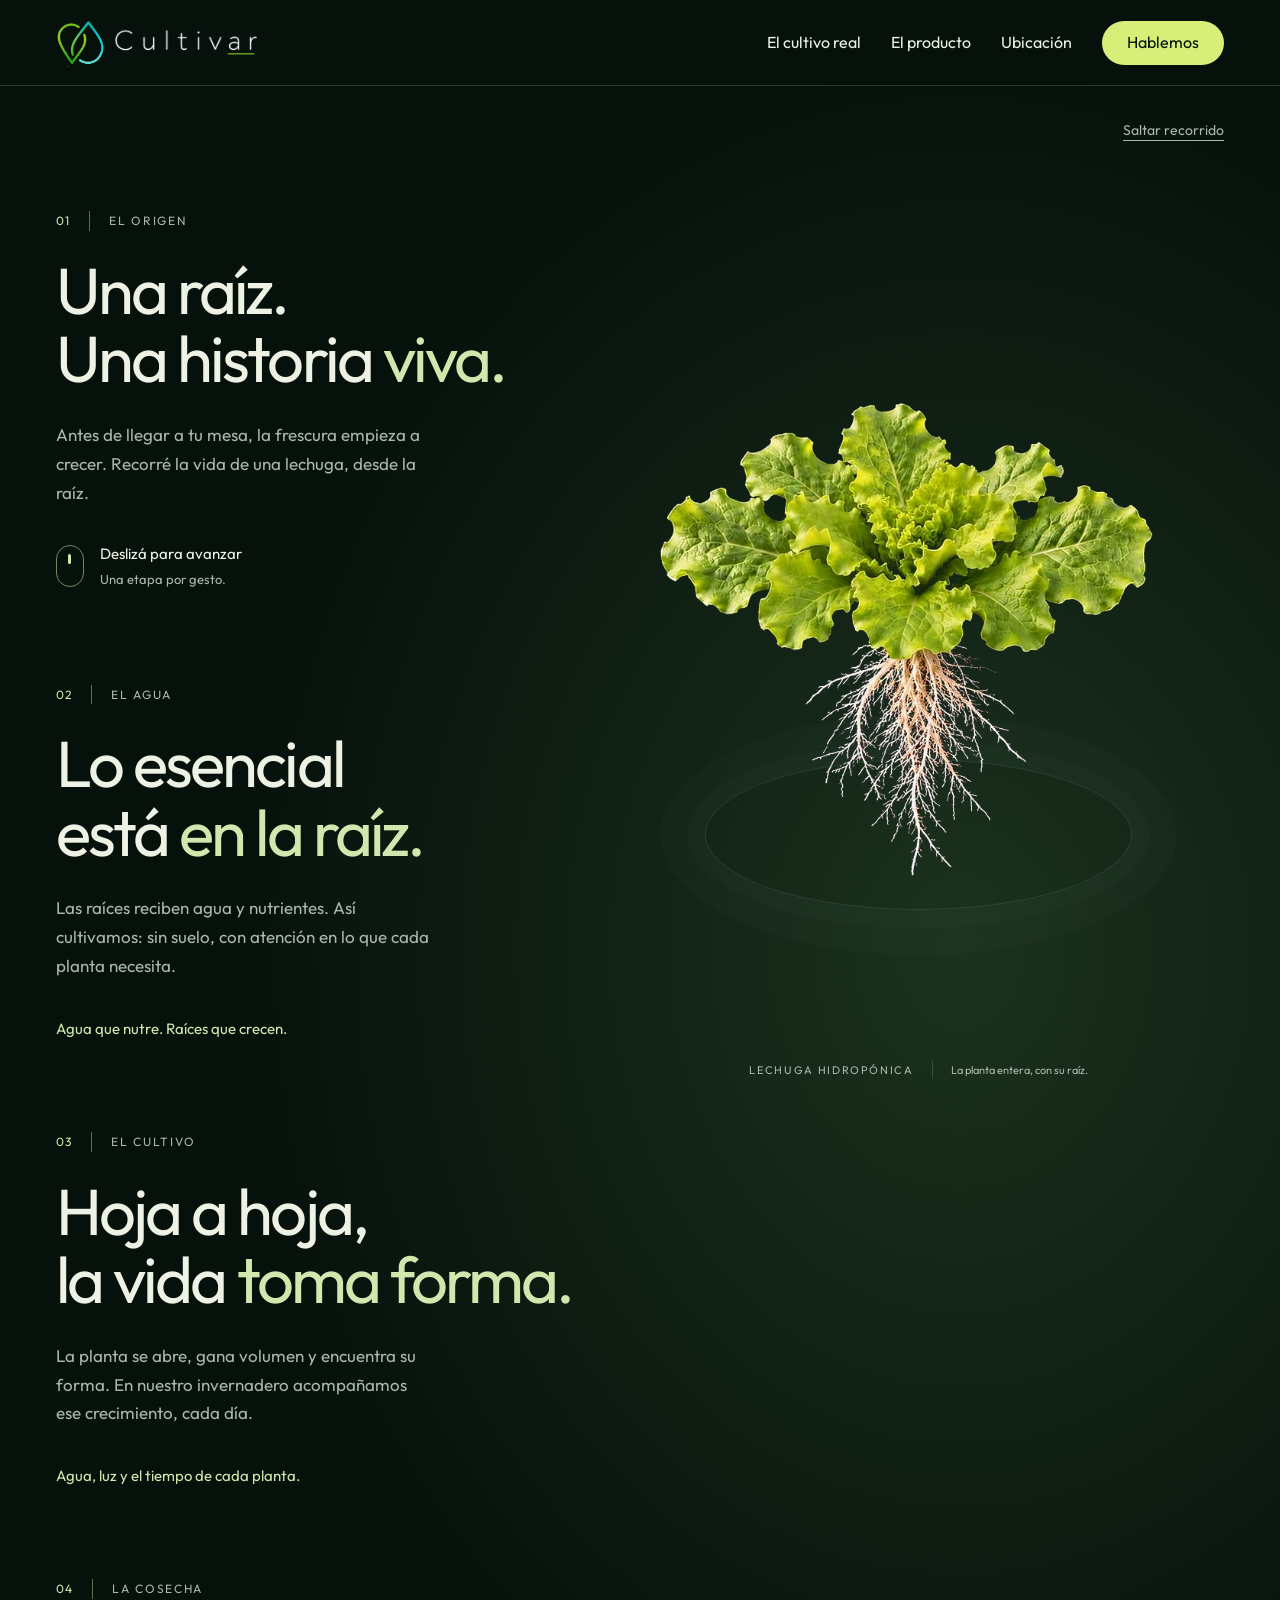
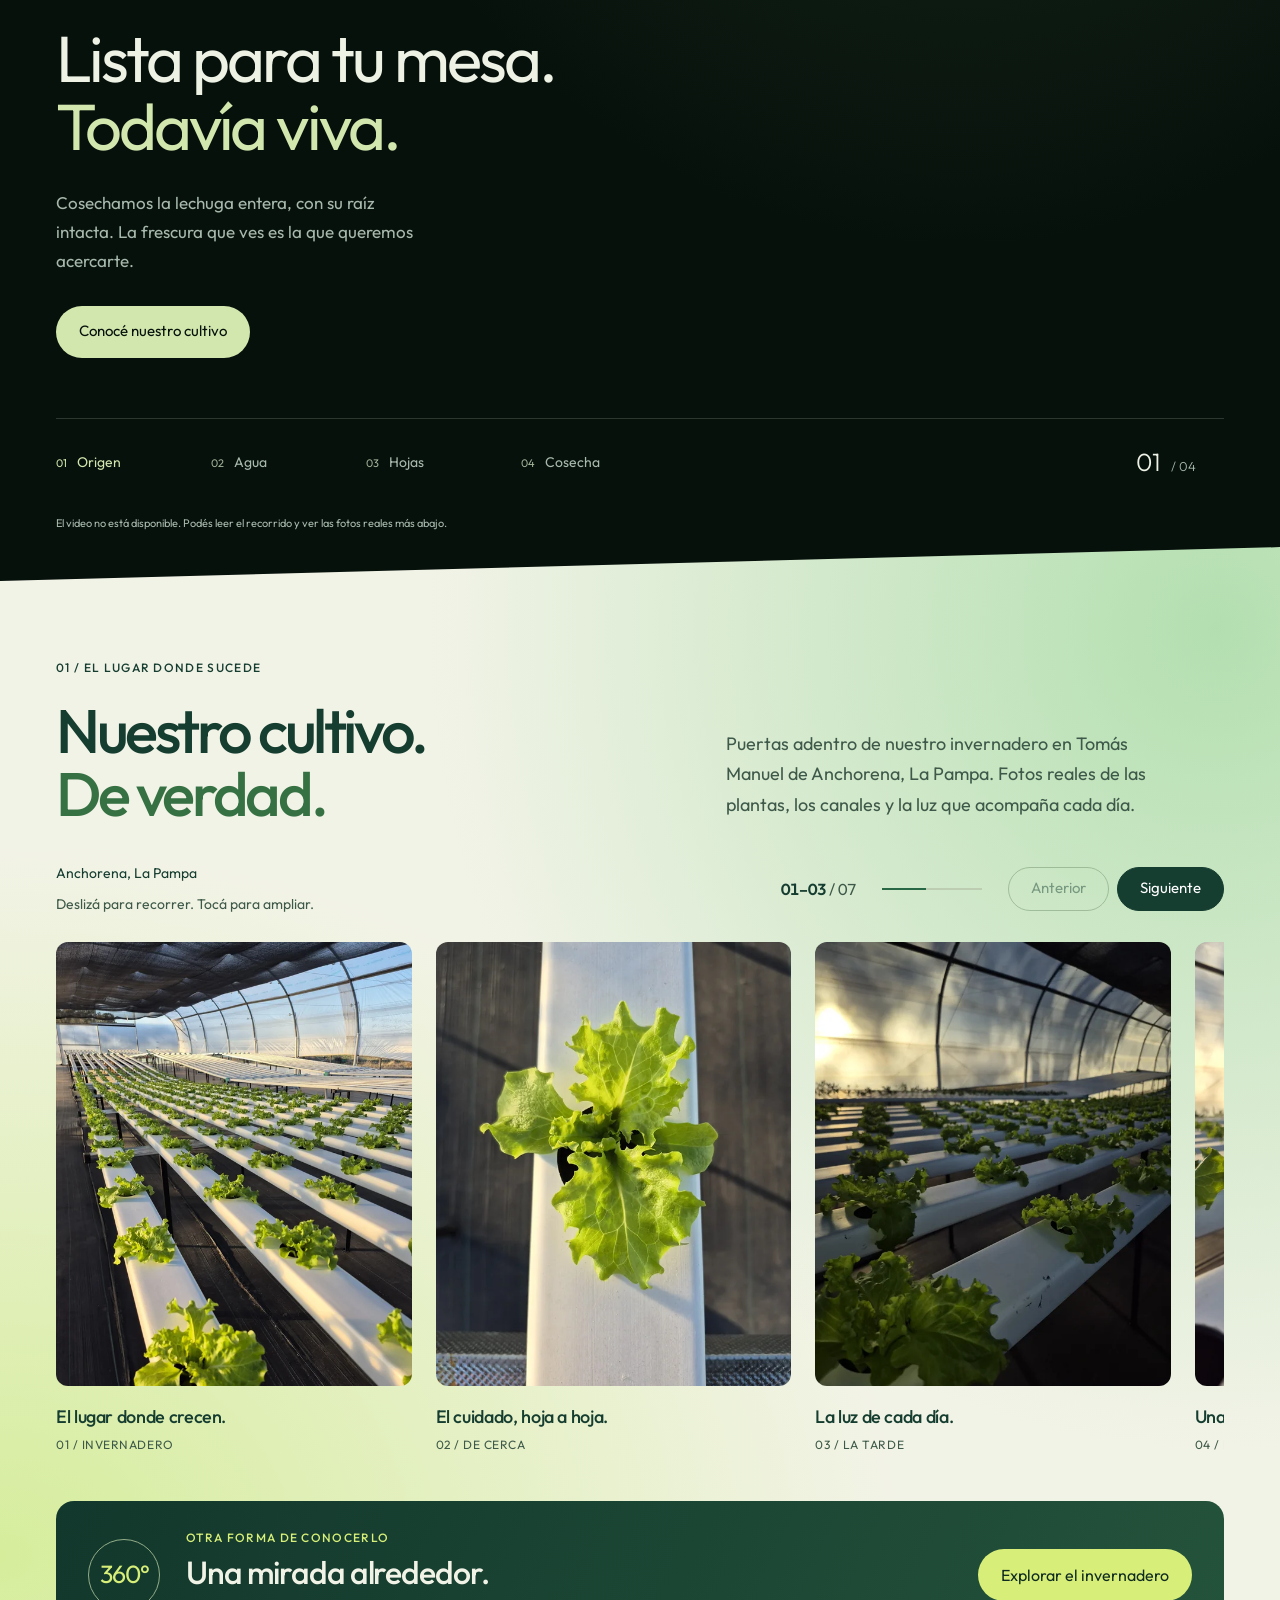
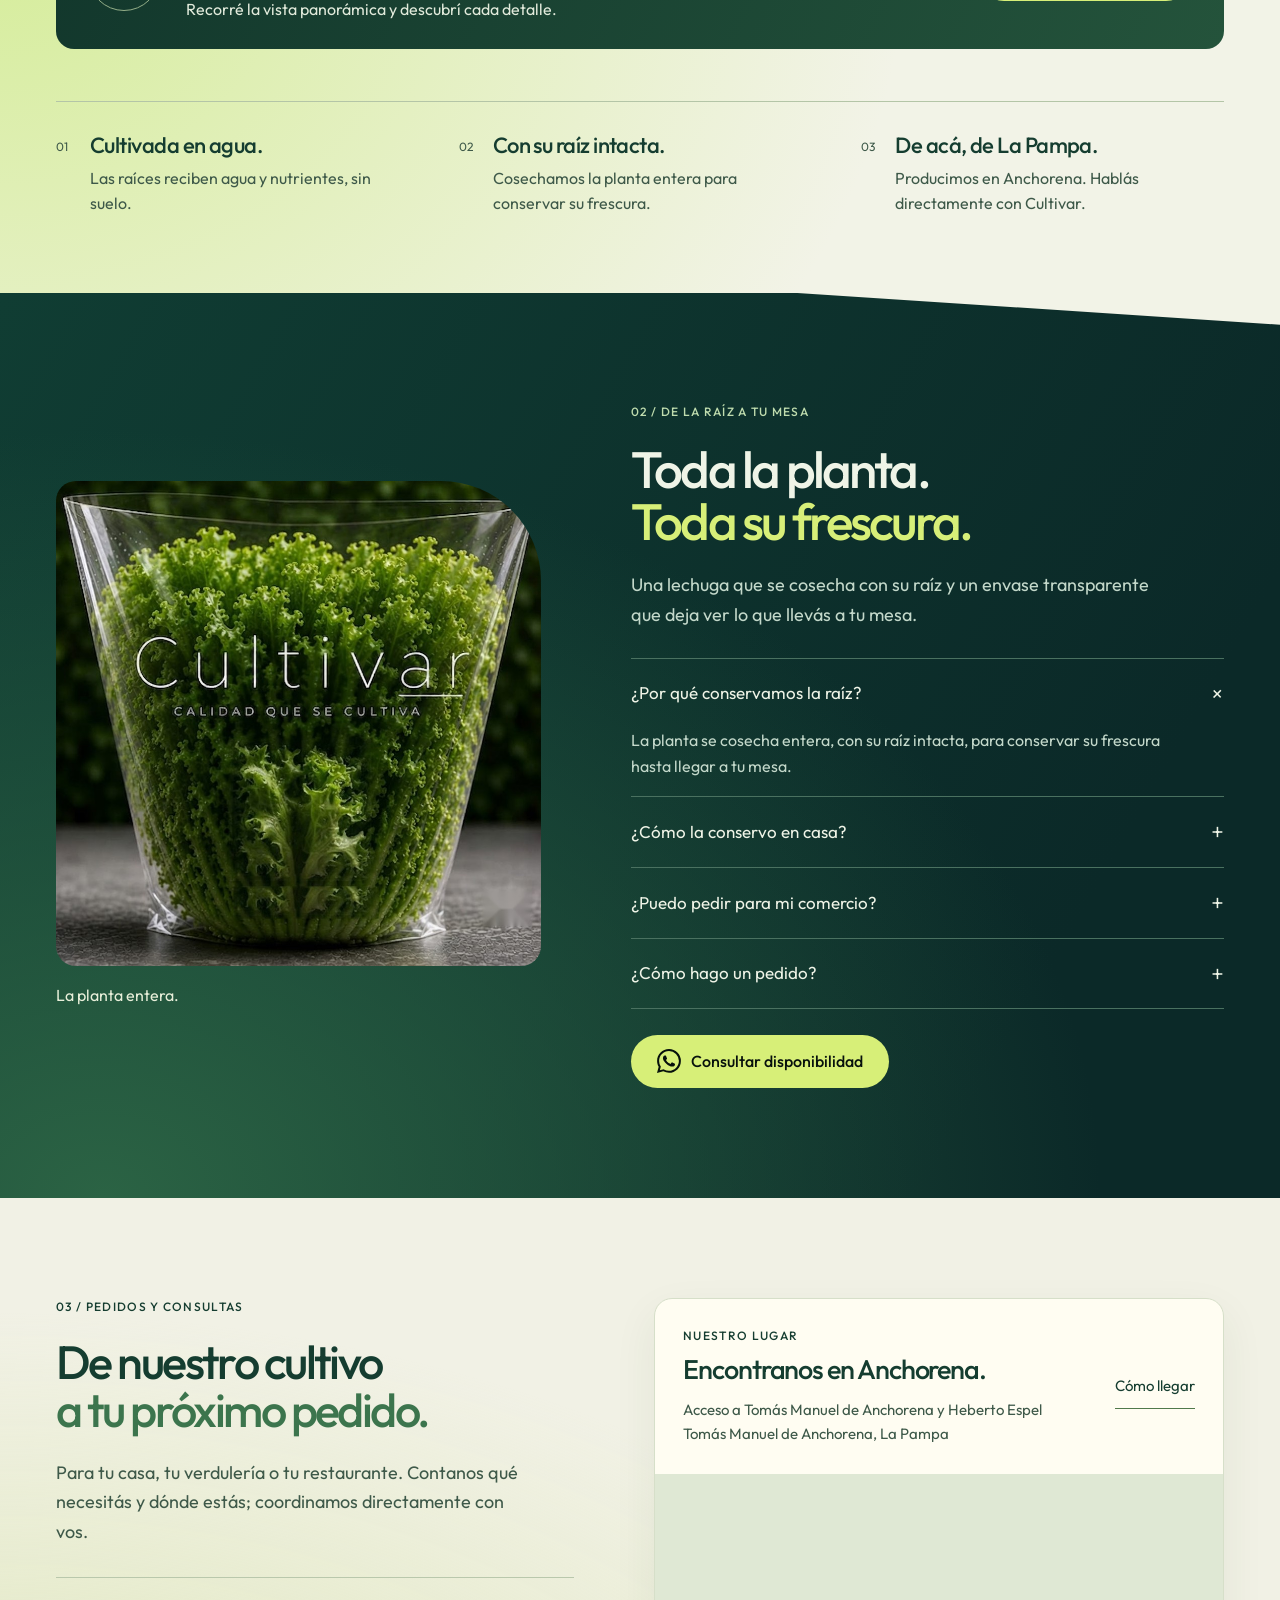
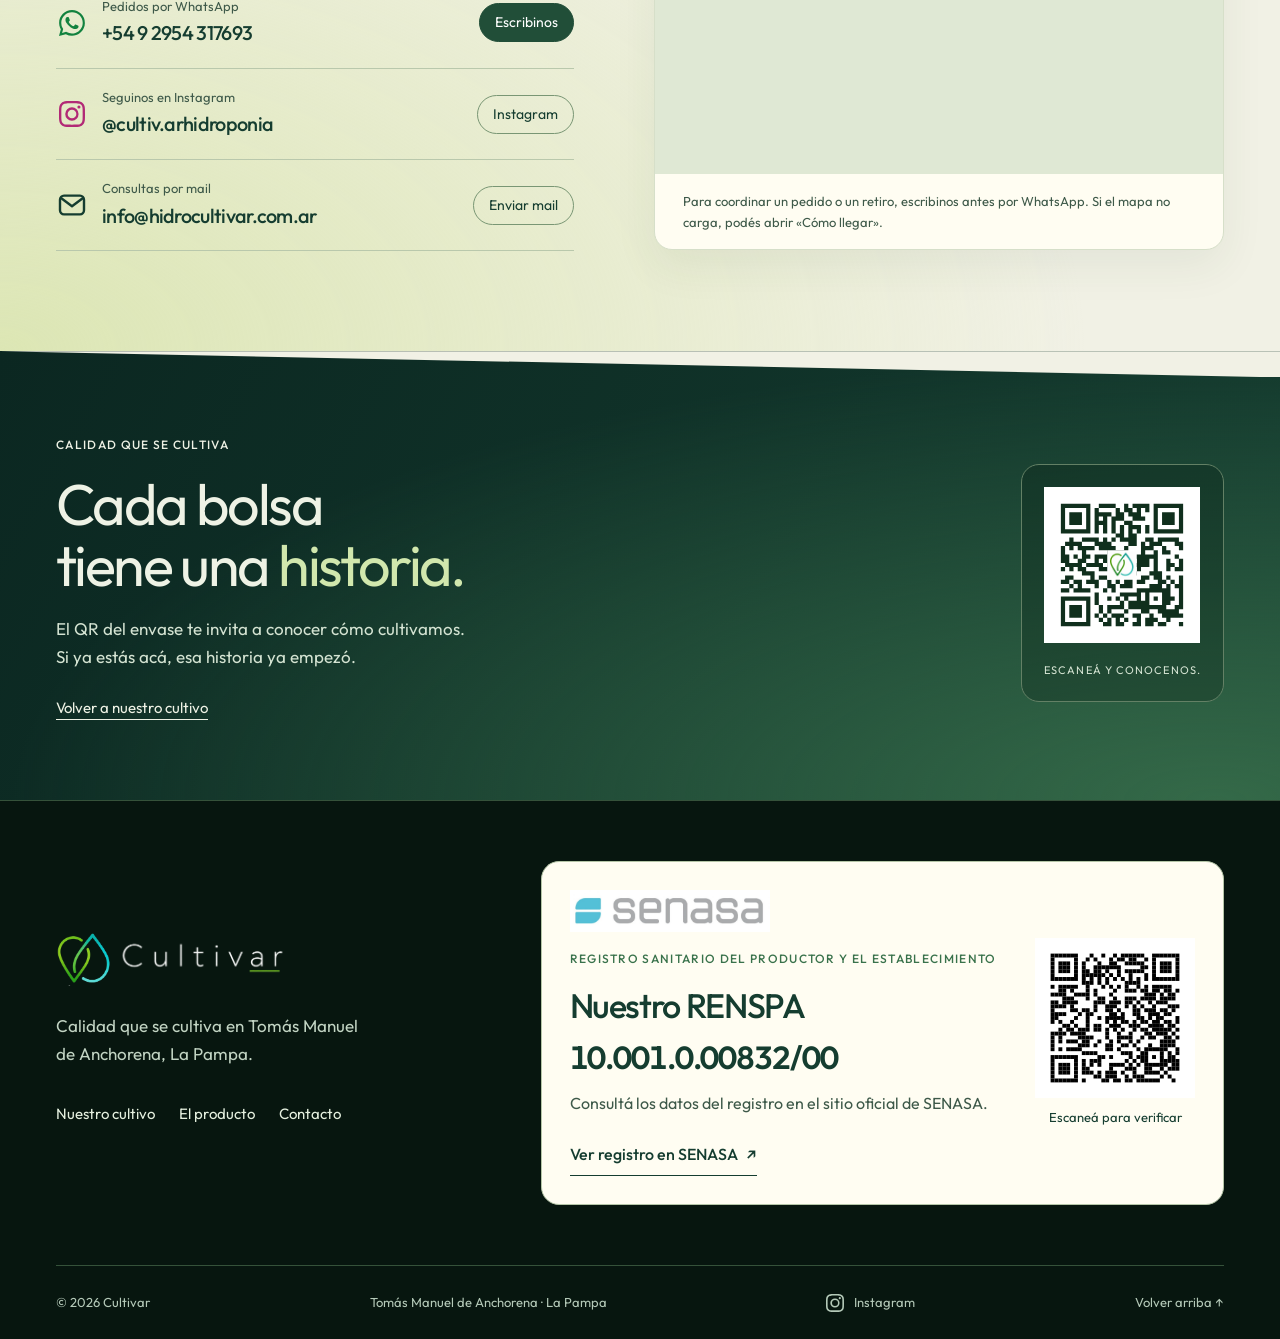
==== commit 313c4afc: "Publish SENASA RENSPA verification in site footer" ====
--- a/index.html
+++ b/index.html
@@ -12,12 +12,12 @@
   <link href="https://fonts.googleapis.com/css2?family=Outfit:wght@300;400;500;600;700&display=swap" rel="stylesheet">
   <link rel="preload" href="assets/growth/video/lettuce-growth-polished-v2-first.webp" as="image">
   <link rel="stylesheet" href="growth.css?v=clean-presentation-v1">
-  <link rel="stylesheet" href="growth-site.css?v=clean-presentation-v1">
+  <link rel="stylesheet" href="growth-site.css?v=footer-logo-v1">
   <script src="growth-timing.js?v=polish-v2" defer></script>
   <script src="growth-chapters.js?v=mobile-scroll-v3" defer></script>
   <script src="growth-matte.js?v=transparent-plant-v1" defer></script>
   <script src="growth.js?v=mobile-scroll-v3" defer></script>
-  <script src="growth-site.js?v=back-to-top-v1" defer></script>
+  <script src="growth-site.js?v=footer-renspa-v1" defer></script>
 </head>
 <body id="inicio">
   <svg class="contact-icon-library" xmlns="http://www.w3.org/2000/svg" width="0" height="0" aria-hidden="true" focusable="false">
@@ -175,7 +175,39 @@
     <section class="ending-section" aria-label="La historia de Cultivar"><div class="story-ending wrap"><div><p class="eyebrow">Calidad que se cultiva</p><h2>Cada bolsa<br>tiene una <em>historia.</em></h2><p>El QR del envase te invita a conocer cómo cultivamos.<br>Si ya estás acá, esa historia ya empezó.</p><a class="ending-link" href="#cultivo-real">Volver a nuestro cultivo</a></div><a class="original-qr" href="https://hidrocultiv.ar/" target="_blank" rel="noopener noreferrer" aria-label="Abrir el sitio de Cultivar, destino del QR"><img src="assets/cultivar-qr-original.svg" width="148" height="148" loading="lazy" alt="Código QR de Cultivar con el símbolo original de hoja y gota"><span>ESCANEÁ Y CONOCENOS.</span></a></div>
     </section>
   </main>
-  <footer class="story-footer wrap"><span>© <span id="year">2026</span> Cultivar</span><a href="#recorrido" data-story-jump="0">Volver a la raíz</a><a href="https://www.instagram.com/cultiv.arhidroponia/" target="_blank" rel="noopener noreferrer"><svg class="contact-icon" aria-hidden="true" focusable="false"><use href="#contact-icon-instagram"/></svg>Instagram</a></footer>
+  <footer class="site-footer">
+    <div class="footer-main wrap">
+      <div class="footer-about">
+        <a href="#recorrido" data-story-jump="0" aria-label="Cultivar, volver al inicio"><img src="assets/cultivar-owner-logo.svg" width="1400" height="340" loading="lazy" alt="Cultivar"></a>
+        <p>Calidad que se cultiva en Tomás Manuel de Anchorena, La Pampa.</p>
+        <nav class="footer-links" aria-label="Enlaces del pie de página">
+          <a href="#cultivo-real">Nuestro cultivo</a>
+          <a href="#producto">El producto</a>
+          <a href="#contacto">Contacto</a>
+        </nav>
+      </div>
+      <section class="renspa-card" id="renspa" aria-labelledby="renspa-title">
+        <div class="renspa-copy">
+          <img class="renspa-logo" src="assets/senasa-logo.jpg" width="1103" height="232" loading="lazy" alt="SENASA">
+          <p class="eyebrow">Registro sanitario del productor y el establecimiento</p>
+          <h3 id="renspa-title">Nuestro RENSPA</h3>
+          <p class="renspa-number">10.001.0.00832/00</p>
+          <p>Consultá los datos del registro en el sitio oficial de SENASA.</p>
+          <a class="renspa-link" href="https://aps2.senasa.gov.ar/vdc/faces/consulta2d.jsp?cuve=082225779" target="_blank" rel="noopener noreferrer">Ver registro en SENASA <span aria-hidden="true">↗</span></a>
+        </div>
+        <a class="renspa-qr" href="https://aps2.senasa.gov.ar/vdc/faces/consulta2d.jsp?cuve=082225779" target="_blank" rel="noopener noreferrer" aria-label="Abrir la validación del RENSPA en SENASA">
+          <img src="assets/senasa-renspa-qr.svg" width="180" height="180" loading="lazy" alt="QR para consultar el RENSPA 10.001.0.00832/00 en SENASA">
+          <span>Escaneá para verificar</span>
+        </a>
+      </section>
+    </div>
+    <div class="footer-bottom wrap">
+      <span>© <span id="year">2026</span> Cultivar</span>
+      <span>Tomás Manuel de Anchorena · La Pampa</span>
+      <a href="https://www.instagram.com/cultiv.arhidroponia/" target="_blank" rel="noopener noreferrer"><svg class="contact-icon" aria-hidden="true" focusable="false"><use href="#contact-icon-instagram"/></svg>Instagram</a>
+      <a href="#recorrido" data-story-jump="0">Volver arriba ↑</a>
+    </div>
+  </footer>
   <a class="back-to-top" href="#inicio" aria-label="Volver arriba" title="Volver arriba"><svg width="22" height="22" viewBox="0 0 24 24" fill="none" stroke="currentColor" stroke-width="2" stroke-linecap="round" stroke-linejoin="round" aria-hidden="true" focusable="false"><path d="m6 14 6-6 6 6"/></svg></a>
   <dialog class="photo-dialog" aria-labelledby="gallery-title"><div class="gallery-shell">
     <div class="gallery-toolbar"><h2 id="gallery-title">Nuestro cultivo, de cerca.</h2><button type="button" data-gallery-close aria-label="Cerrar galería">Cerrar <span aria-hidden="true">×</span></button></div>
--- a/growth-site.css
+++ b/growth-site.css
@@ -77,6 +77,16 @@
 .value-number { position: absolute; top: 5px; left: 0; font-size: 12px; color: var(--site-muted); }
 .crop-values h3 { margin: 0 0 7px; font-size: 22px; line-height: 1.2; letter-spacing: -.025em; font-weight: 500; }
 .crop-values p { font-size: 16px; line-height: 1.6; color: var(--site-muted); max-width: 310px; }
+.renspa-card { display: flex; justify-content: space-between; align-items: center; gap: 24px; min-width: 0; padding: 28px; border: 1px solid #b4c5a7; border-radius: 18px; color: var(--site-ink); background: #fffdf2; scroll-margin-top: calc(var(--header-height) + 20px); }
+.renspa-copy { min-width: 0; }
+.renspa-logo { display: block; width: 200px; height: auto; margin-bottom: 18px; }
+.renspa-copy .eyebrow { color: #39724b; }
+.renspa-copy h3 { margin: 10px 0 4px; font-size: clamp(26px,2.8vw,34px); font-weight: 500; letter-spacing: -.04em; }
+.renspa-number { font-size: clamp(23px,2.5vw,32px); font-weight: 600; line-height: 1.2; letter-spacing: -.035em; font-variant-numeric: tabular-nums; overflow-wrap: anywhere; }
+.renspa-copy > p:not(.eyebrow):not(.renspa-number) { margin-top: 14px; color: var(--site-muted); font-size: 16px; line-height: 1.6; }
+.renspa-link { display: inline-flex; align-items: center; gap: 8px; min-height: 44px; margin-top: 16px; border-bottom: 1px solid currentColor; font-size: 16px; font-weight: 500; }
+.renspa-qr { display: flex; flex: 0 0 auto; flex-direction: column; align-items: center; gap: 9px; color: var(--site-ink); font-size: 13px; text-align: center; }
+.renspa-qr img { display: block; width: 160px; height: 160px; background: #fff; }
 
 /* A deeper teal chapter with an asymmetric colour cut. */
 .harvest-section {
@@ -124,7 +134,7 @@
 /* Contact lives beside the map, not in oversized promotional cards. */
 .contact-icon-library { position: absolute; overflow: hidden; pointer-events: none; }
 .contact-icon { width: 24px; height: 24px; flex-shrink: 0; fill: none; stroke: currentColor; stroke-width: 1.65; stroke-linecap: round; stroke-linejoin: round; }
-.contact-cta, .story-footer a { gap: 10px; }
+.contact-cta, .footer-bottom a { gap: 10px; }
 .contact-section {
   padding-block: 100px; color: var(--site-ink);
   background: radial-gradient(ellipse at 0 100%,#dce6b4,transparent 60%),#f1f1e5;
@@ -162,7 +172,17 @@
 .original-qr { padding: 22px; border: 1px solid #638065; border-radius: 18px; background: rgb(4 20 11 / 24%); }
 .original-qr img { width: 156px; height: 156px; }
 .original-qr > span { font-size: 11px; color: #d4e3d2; }
-.story-footer { font-size: 14px; }
+.site-footer { background: #07160f; border-top: 1px solid #35523a; }
+.footer-main { display: grid; grid-template-columns: minmax(0,.8fr) minmax(0,1.3fr); gap: clamp(32px,5vw,80px); align-items: center; padding-block: 60px; }
+.footer-about > a { display: inline-block; }
+.footer-about img { width: 230px; mix-blend-mode: screen; }
+.footer-about > p { margin-top: 19px; max-width: 320px; color: #c2d4c3; font-size: 17px; line-height: 1.6; }
+.footer-links { display: flex; flex-wrap: wrap; gap: 10px 24px; margin-top: 26px; color: #e5f0df; font-size: 15px; }
+.footer-links a, .footer-bottom a { min-height: 44px; display: inline-flex; align-items: center; }
+.site-footer a:hover { text-decoration: underline; text-underline-offset: 5px; }
+.site-footer .renspa-card a:hover { text-decoration: none; }
+.footer-bottom { display: flex; flex-wrap: wrap; justify-content: space-between; align-items: center; gap: 8px 28px; min-height: 74px; padding-block: 12px; border-top: 1px solid #35523a; color: #b4c9b8; font-size: 13px; }
+.footer-bottom .contact-icon { width: 18px; height: 18px; }
 
 /* Full-resolution viewer. No decorative arrows. */
 .photo-dialog { color-scheme: dark; color: var(--paper); background: #10291f; border: 1px solid #5d8067; border-radius: 18px; width: min(1040px,calc(100vw - 48px)); max-height: calc(100dvh - 40px); padding: 0; }
@@ -210,6 +230,8 @@
   .map-directions { flex-shrink: 0; }
 }
 @media (max-width:900px) {
+  .footer-main { grid-template-columns: 1fr; gap: 34px; }
+  .footer-about > p { max-width: none; }
   .carousel-progress { display: none; }
   .gallery-meta { flex-wrap: wrap; }
   .story-header nav .extended-nav { display: none; }
@@ -223,6 +245,17 @@
   .harvest-faq summary { font-size: 16px; }
 }
 @media (max-width:600px) {
+  .footer-main { padding-block: 44px; }
+  .footer-about img { width: 205px; }
+  .footer-about > p { font-size: 16px; }
+  .footer-links { gap: 4px 18px; font-size: 14px; }
+  .renspa-card { flex-direction: column; align-items: flex-start; gap: 22px; padding: 24px; }
+  .renspa-logo { width: 190px; }
+  .renspa-number { font-size: clamp(23px,7vw,34px); }
+  .renspa-qr { align-self: center; }
+  .renspa-qr img { width: 180px; height: 180px; }
+  .footer-bottom { justify-content: flex-start; gap: 0 22px; padding-block: 18px; }
+  .footer-bottom > span:nth-child(2) { width: 100%; }
   .story-header nav { font-size: 15px; }
   .header-contact { padding-inline: 17px; }
   .brand img { width: 162px; }
@@ -281,8 +314,6 @@
   .original-qr { display: inline-flex; width: fit-content; padding: 18px; gap: 20px; }
   .original-qr img { width: 120px; height: 120px; }
   .original-qr > span { font-size: 11px; }
-  .story-footer { flex-wrap: wrap; gap: 5px 20px; font-size: 13px; }
-  .story-footer > span { width: 100%; }
   .photo-dialog { width: calc(100vw - 20px); max-height: calc(100dvh - 20px); border-radius: 12px; }
   .gallery-shell { padding: 12px; }
   .gallery-toolbar { gap: 10px; }
